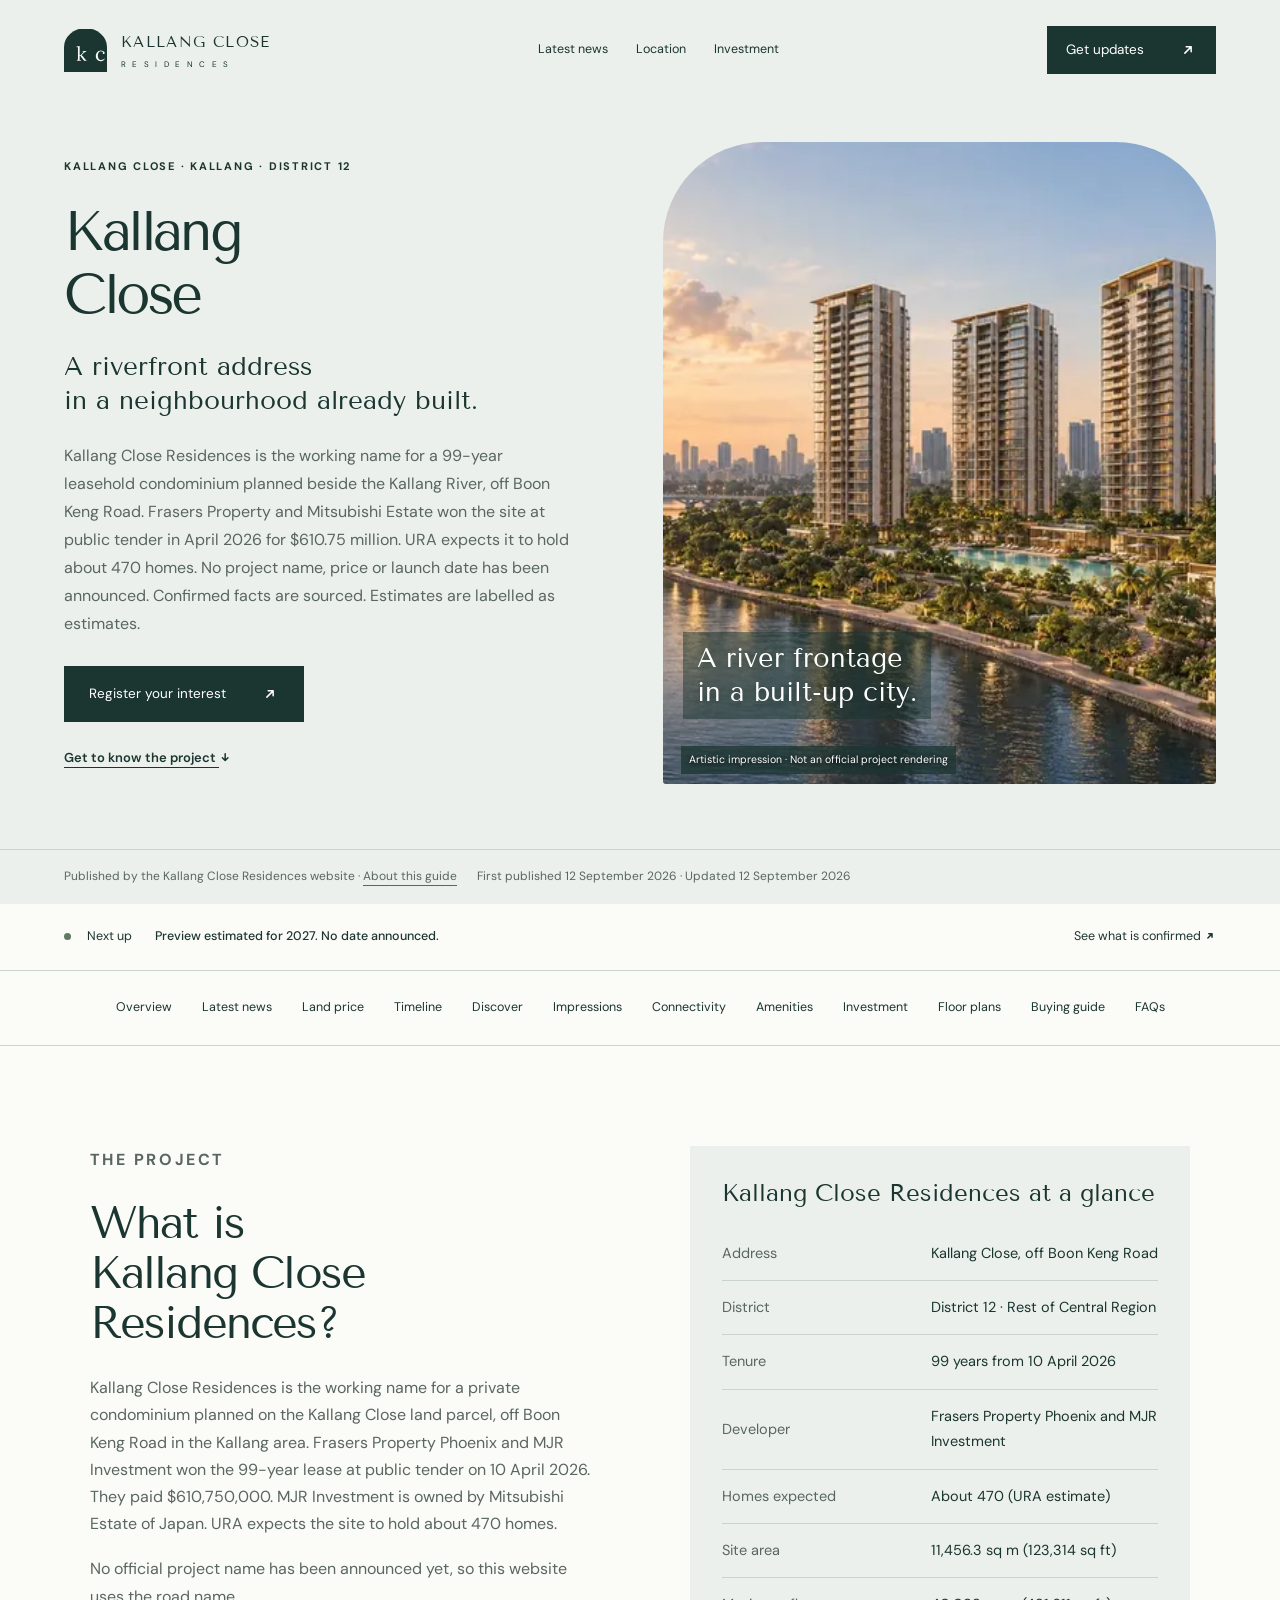
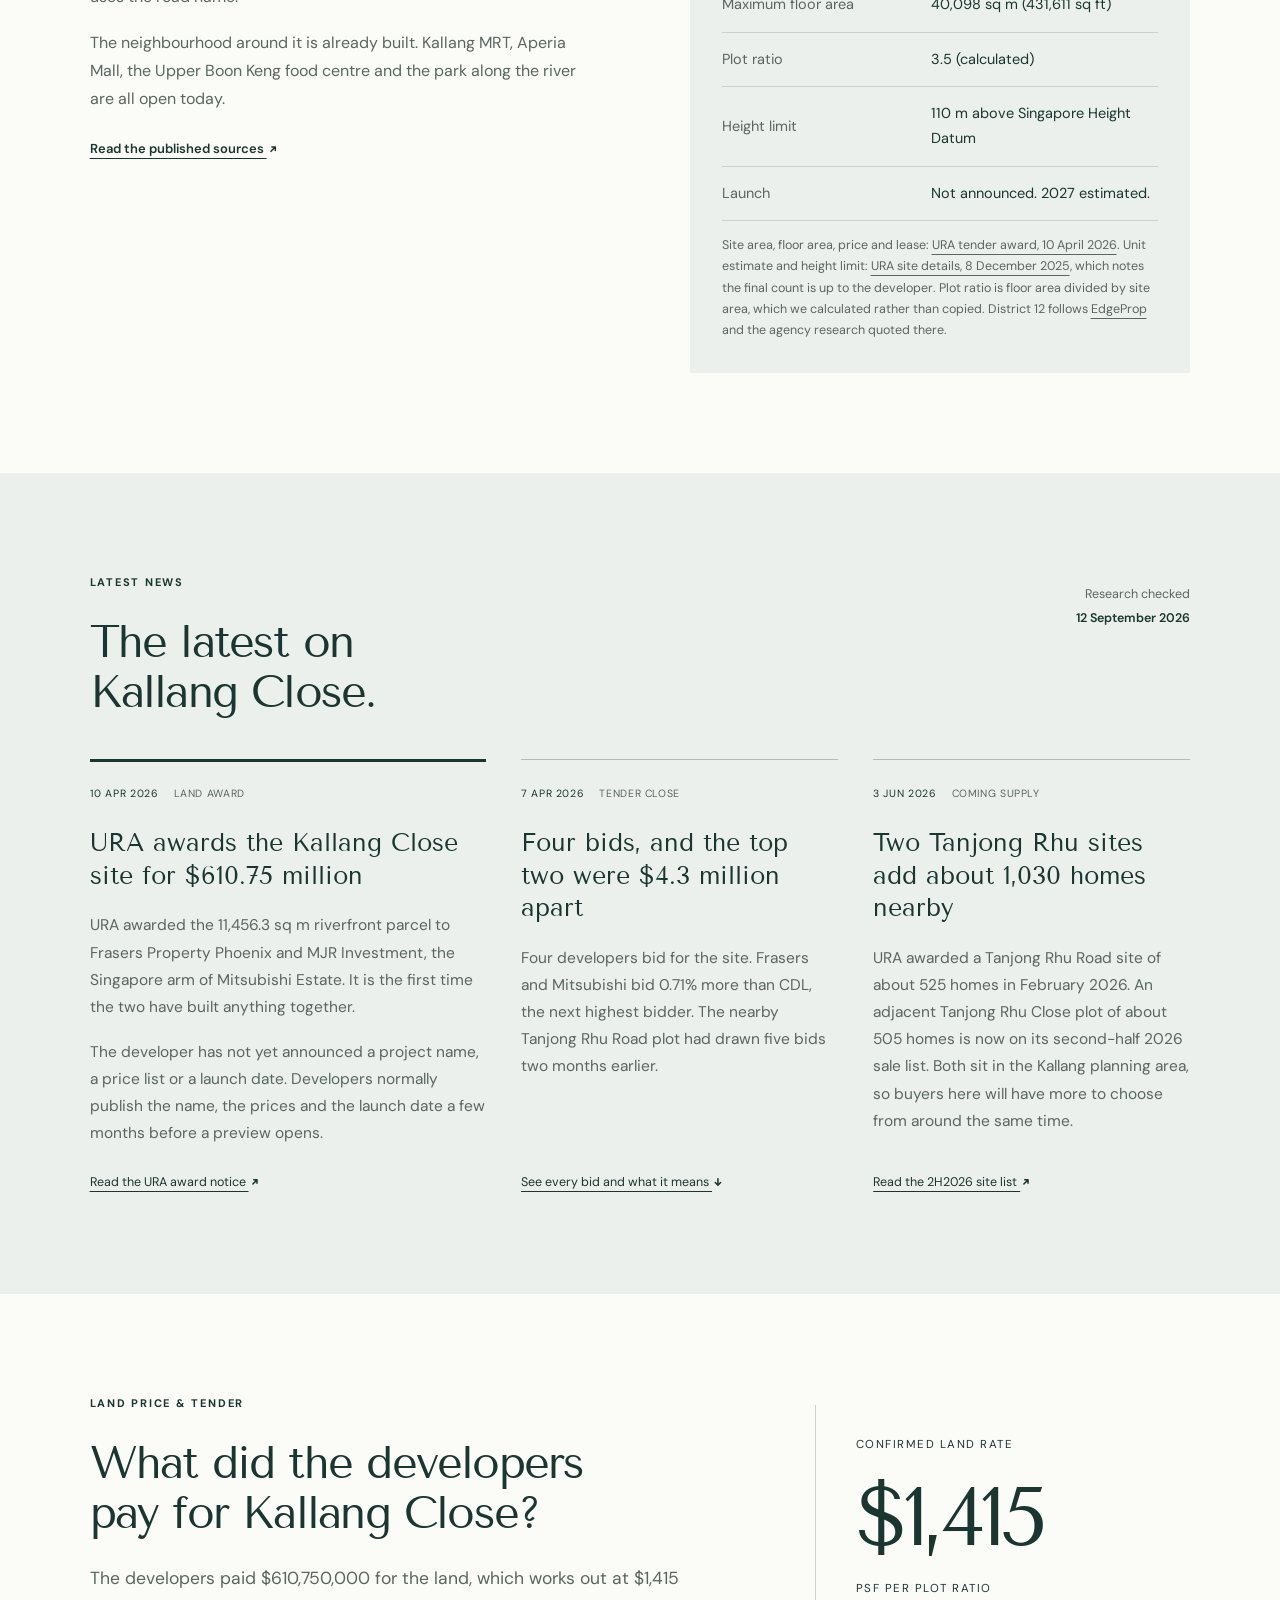
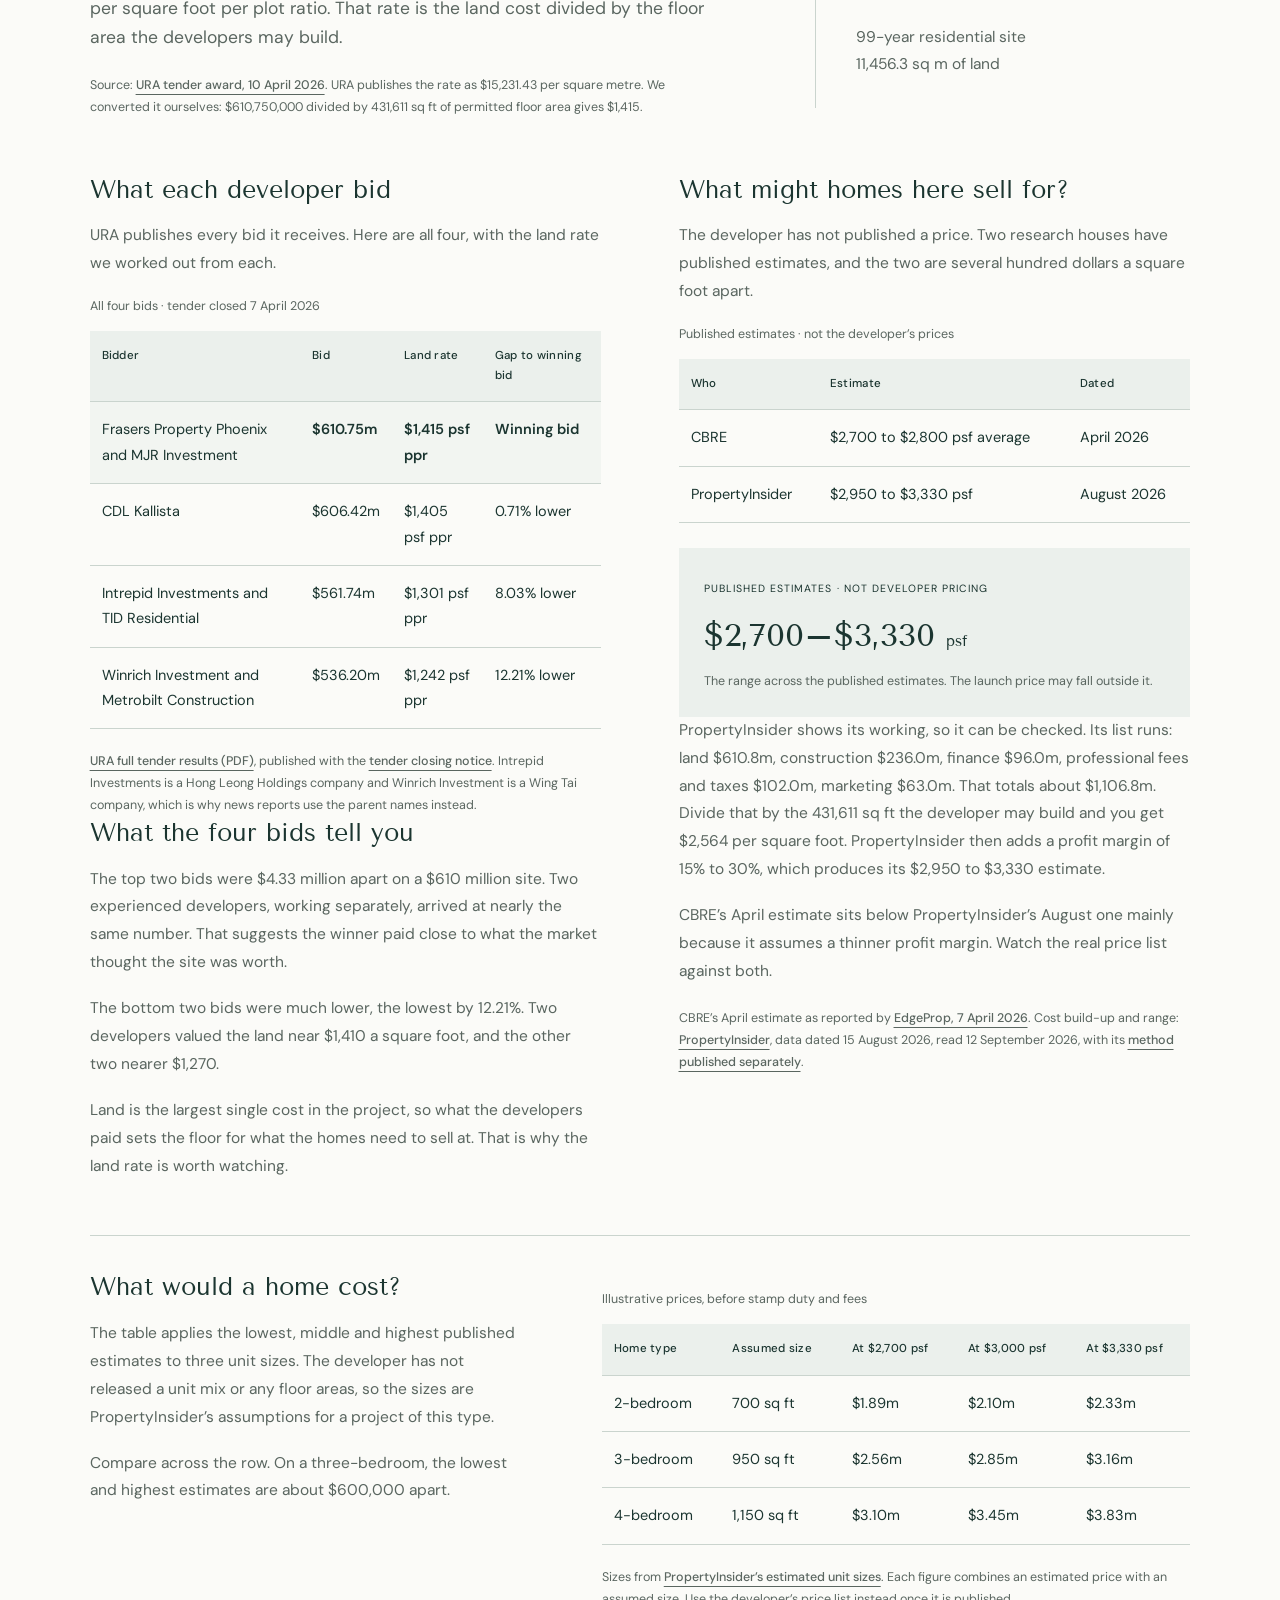
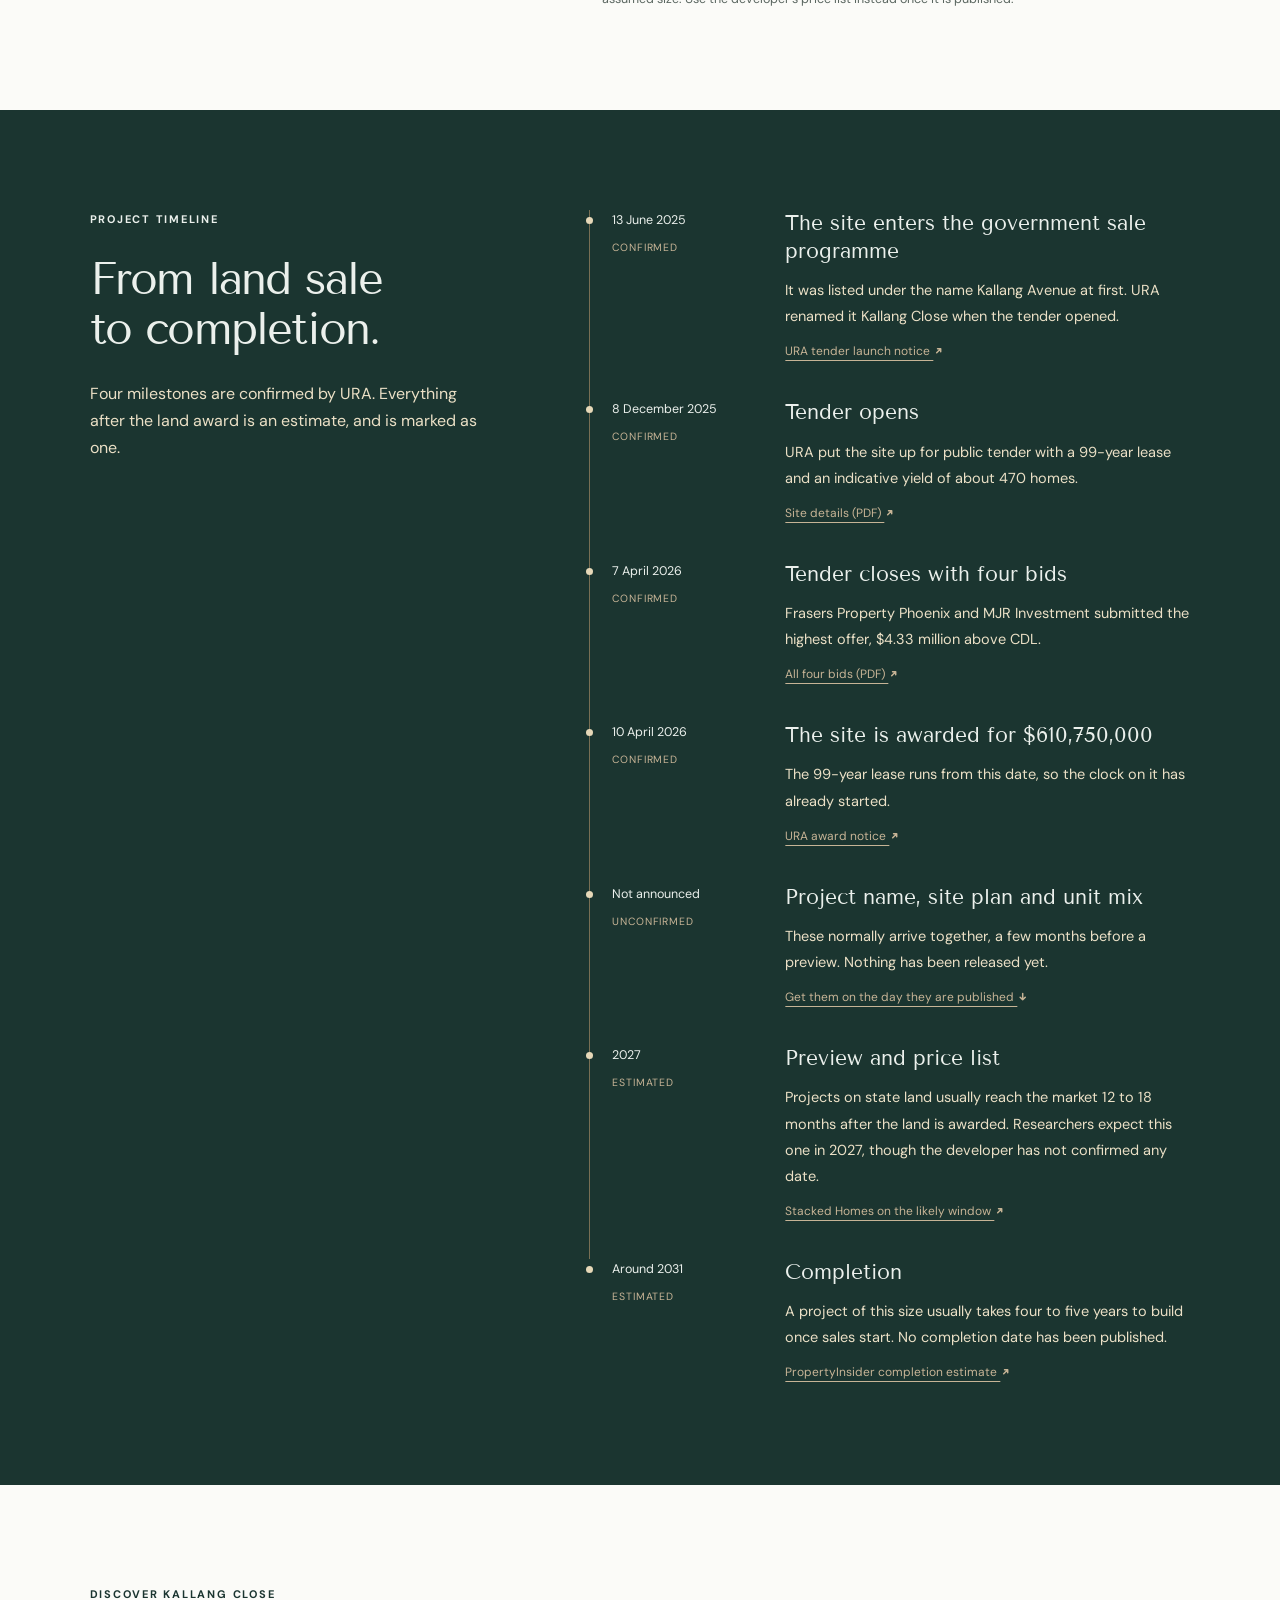
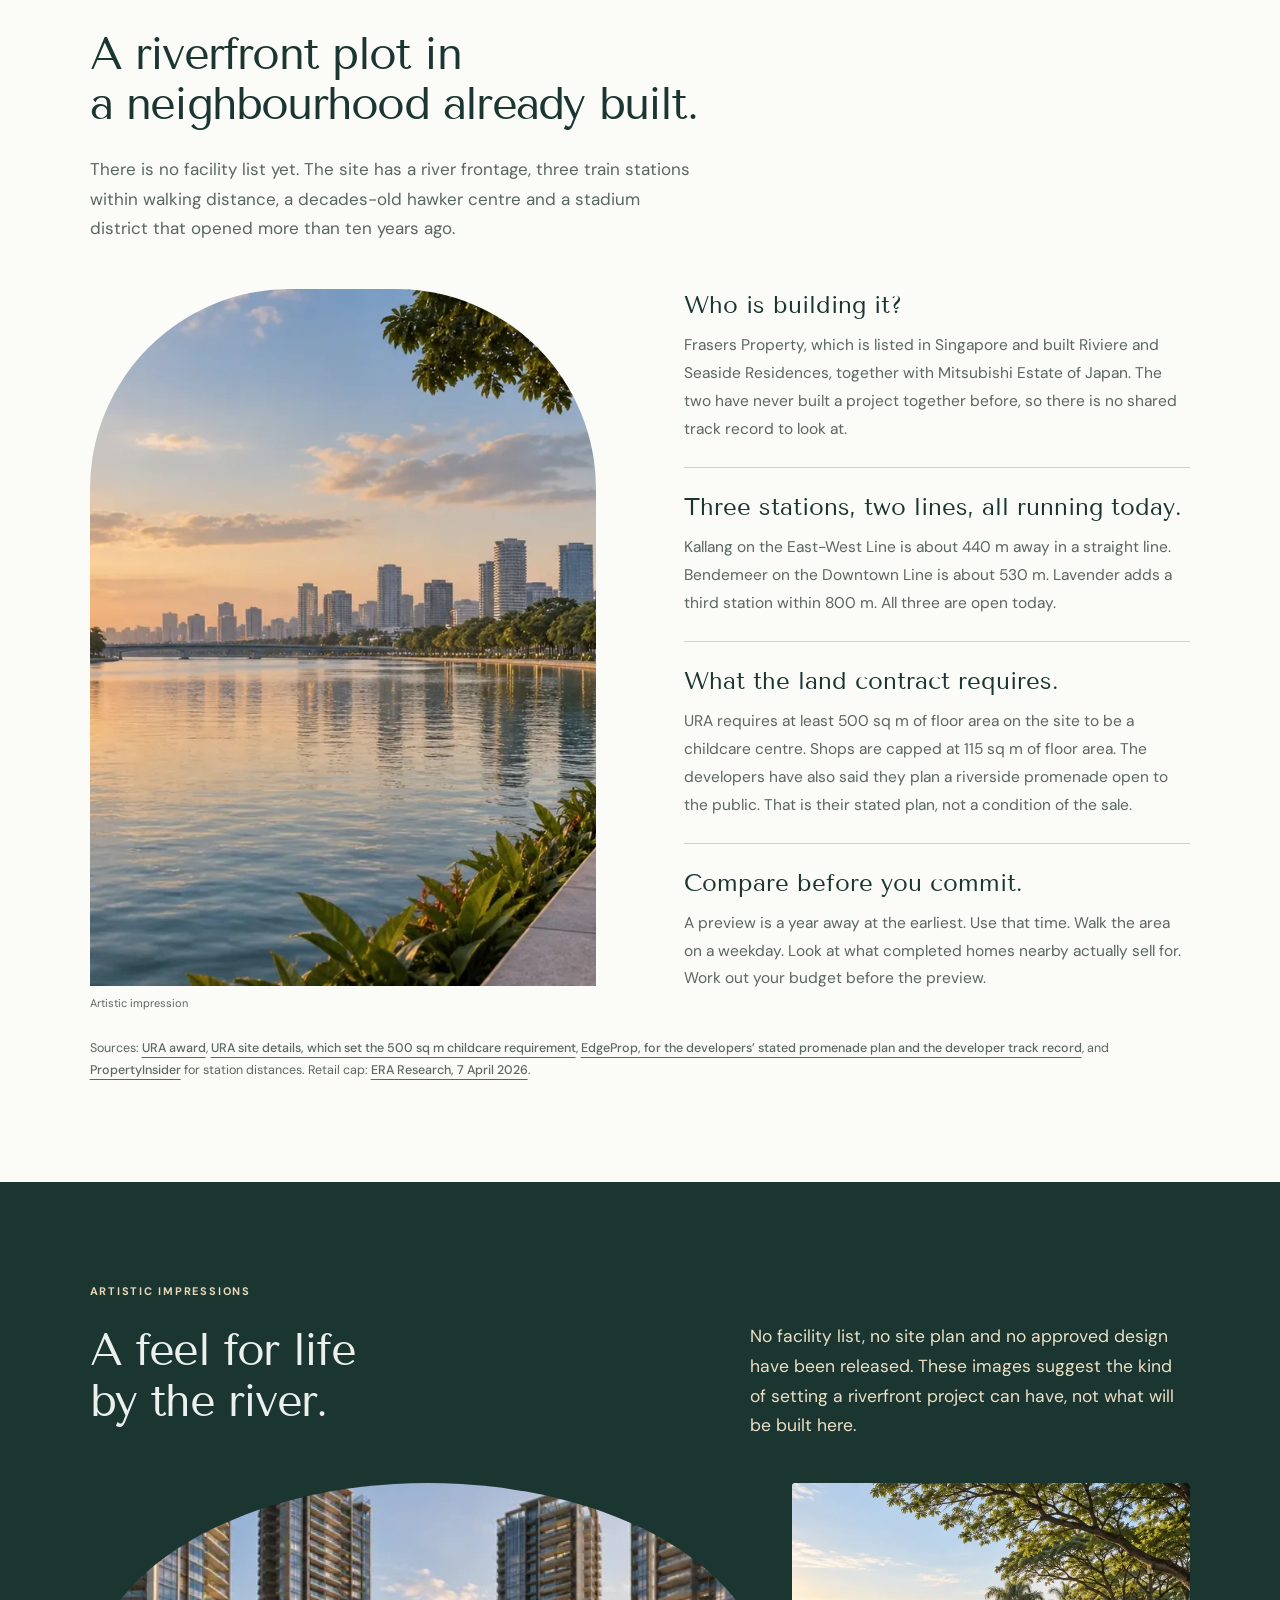
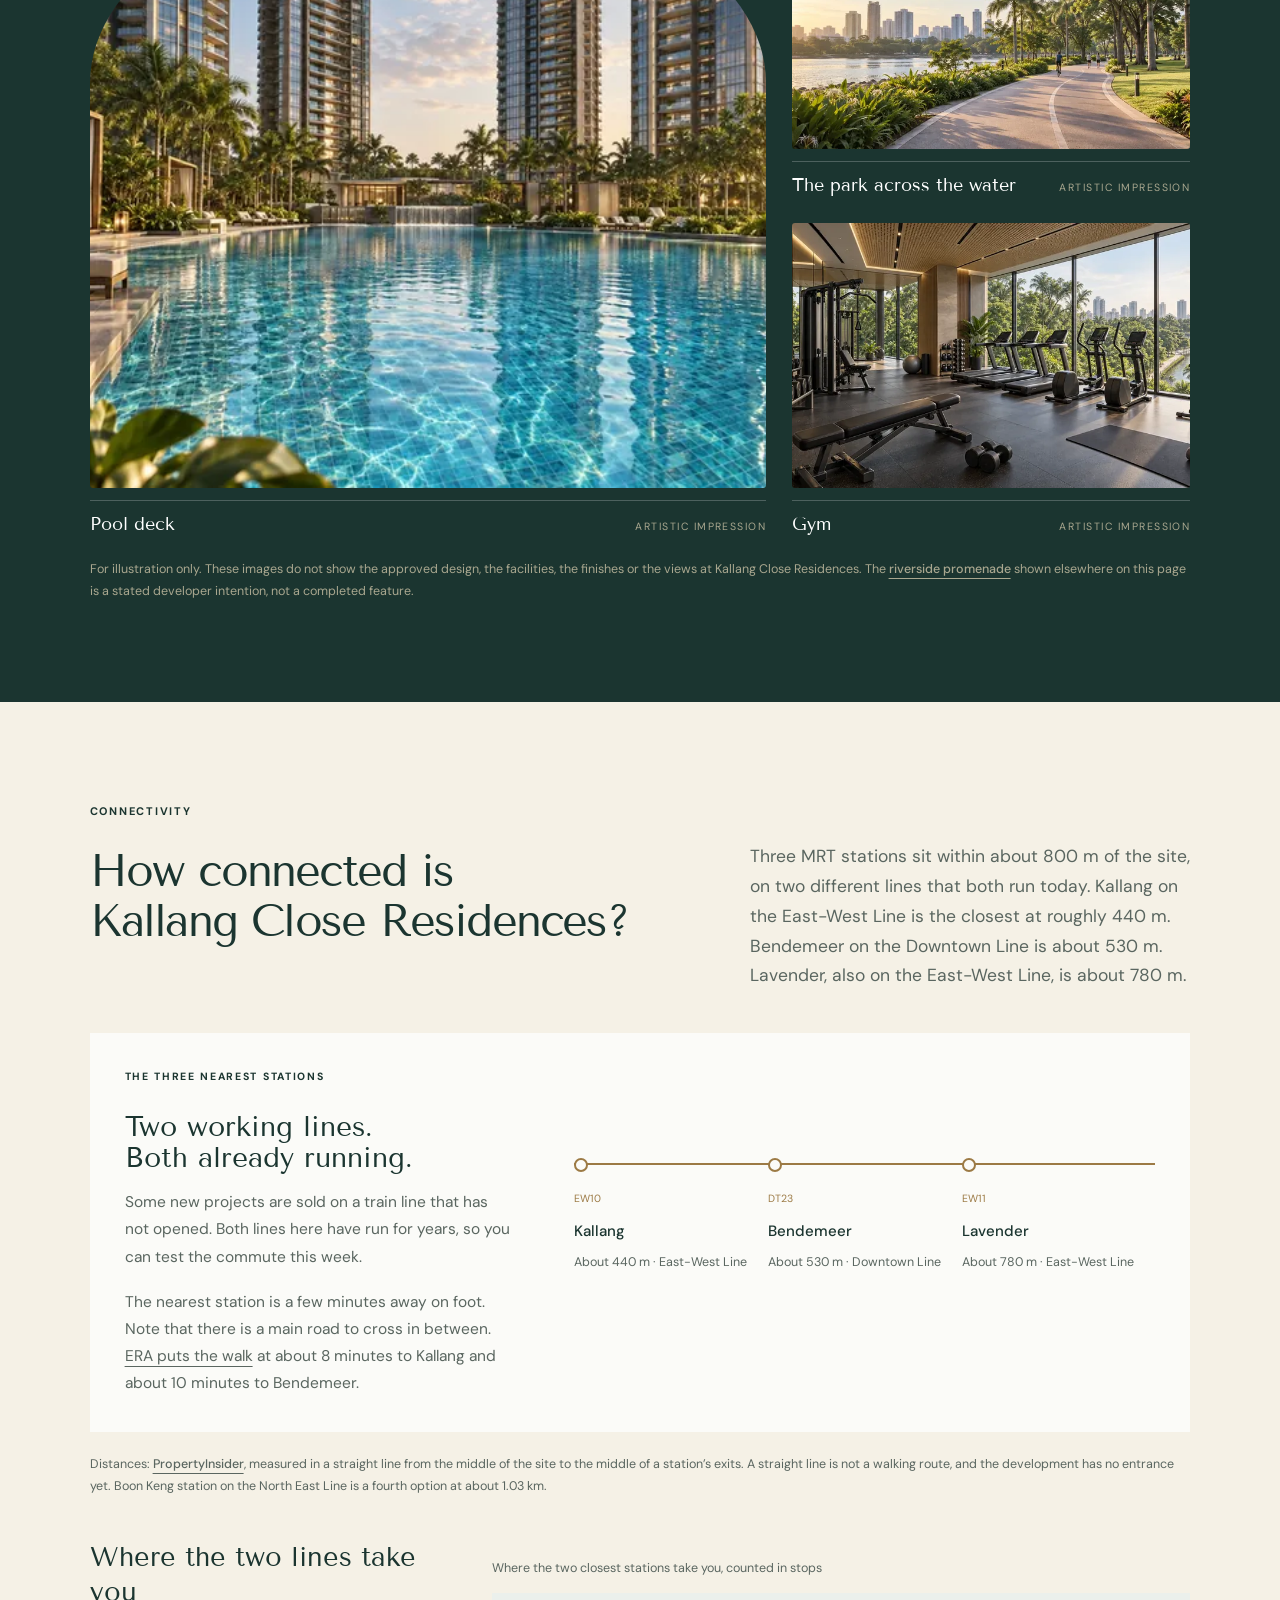
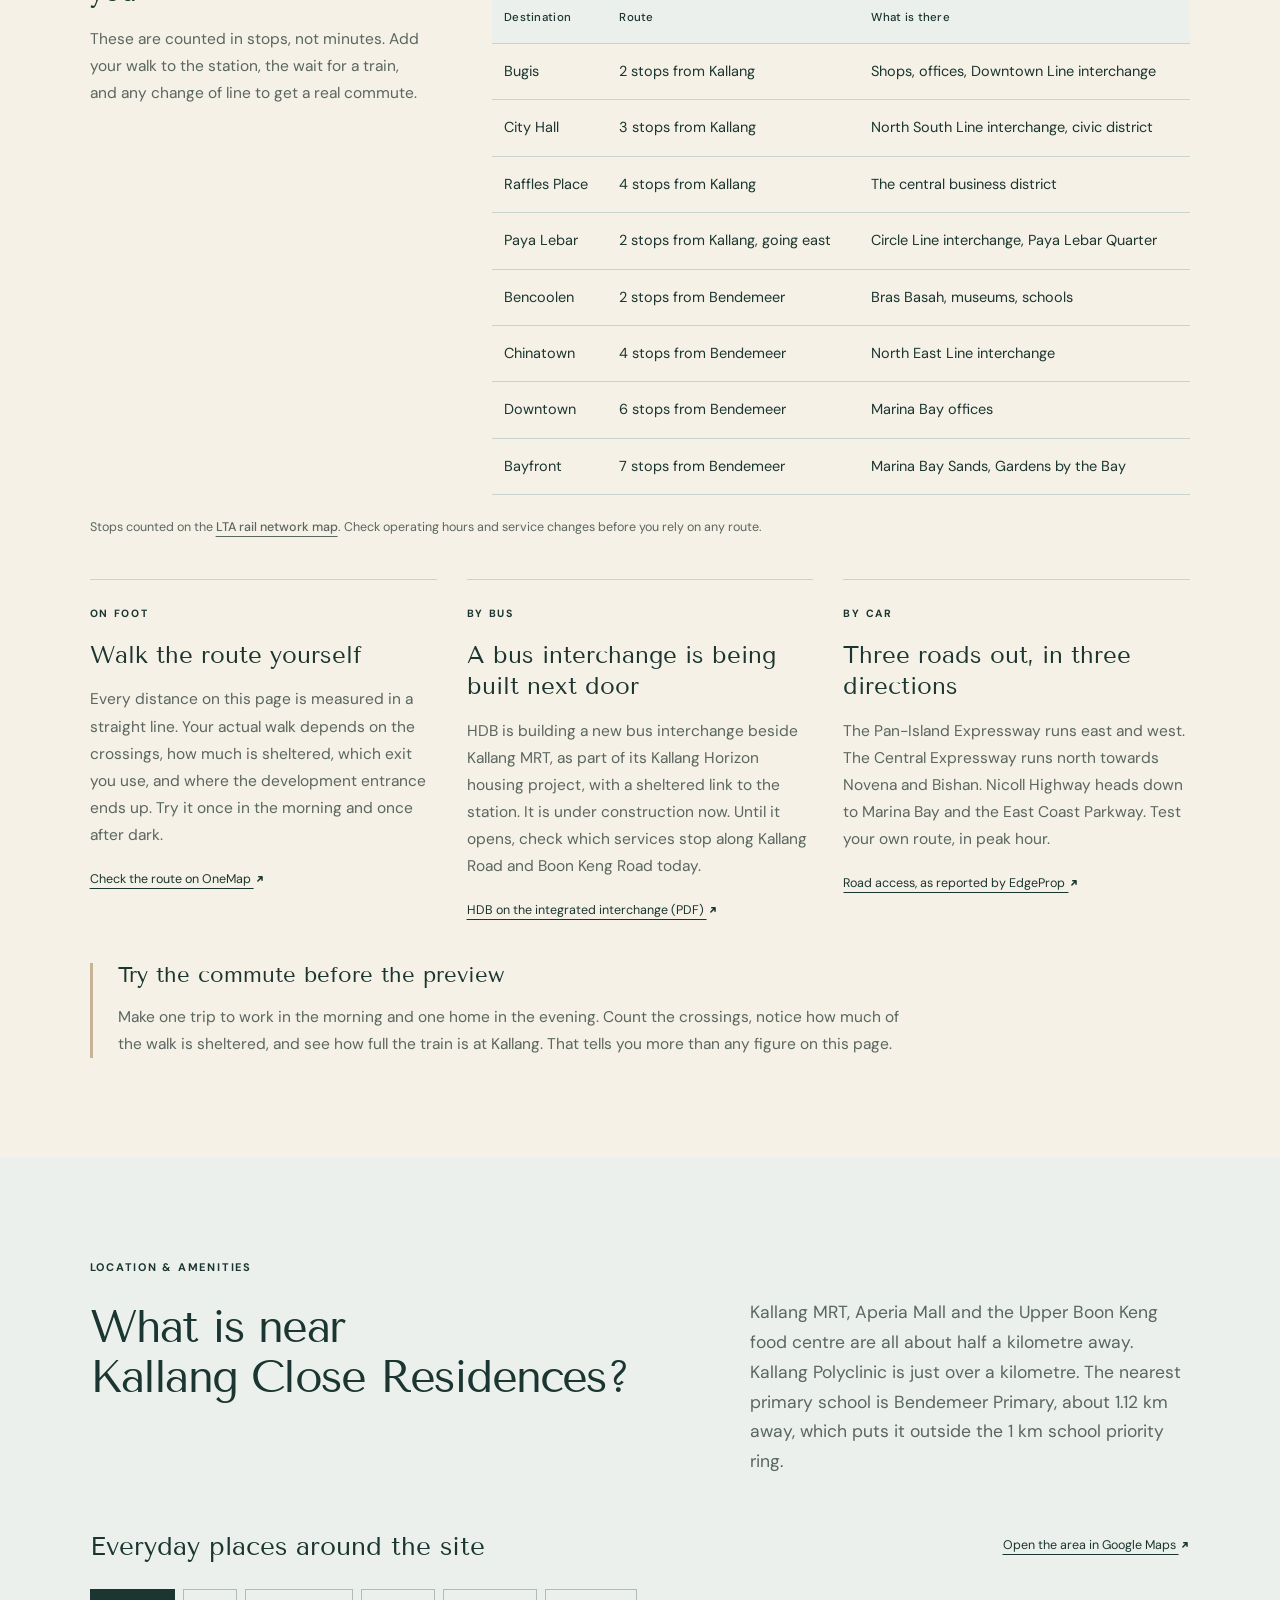
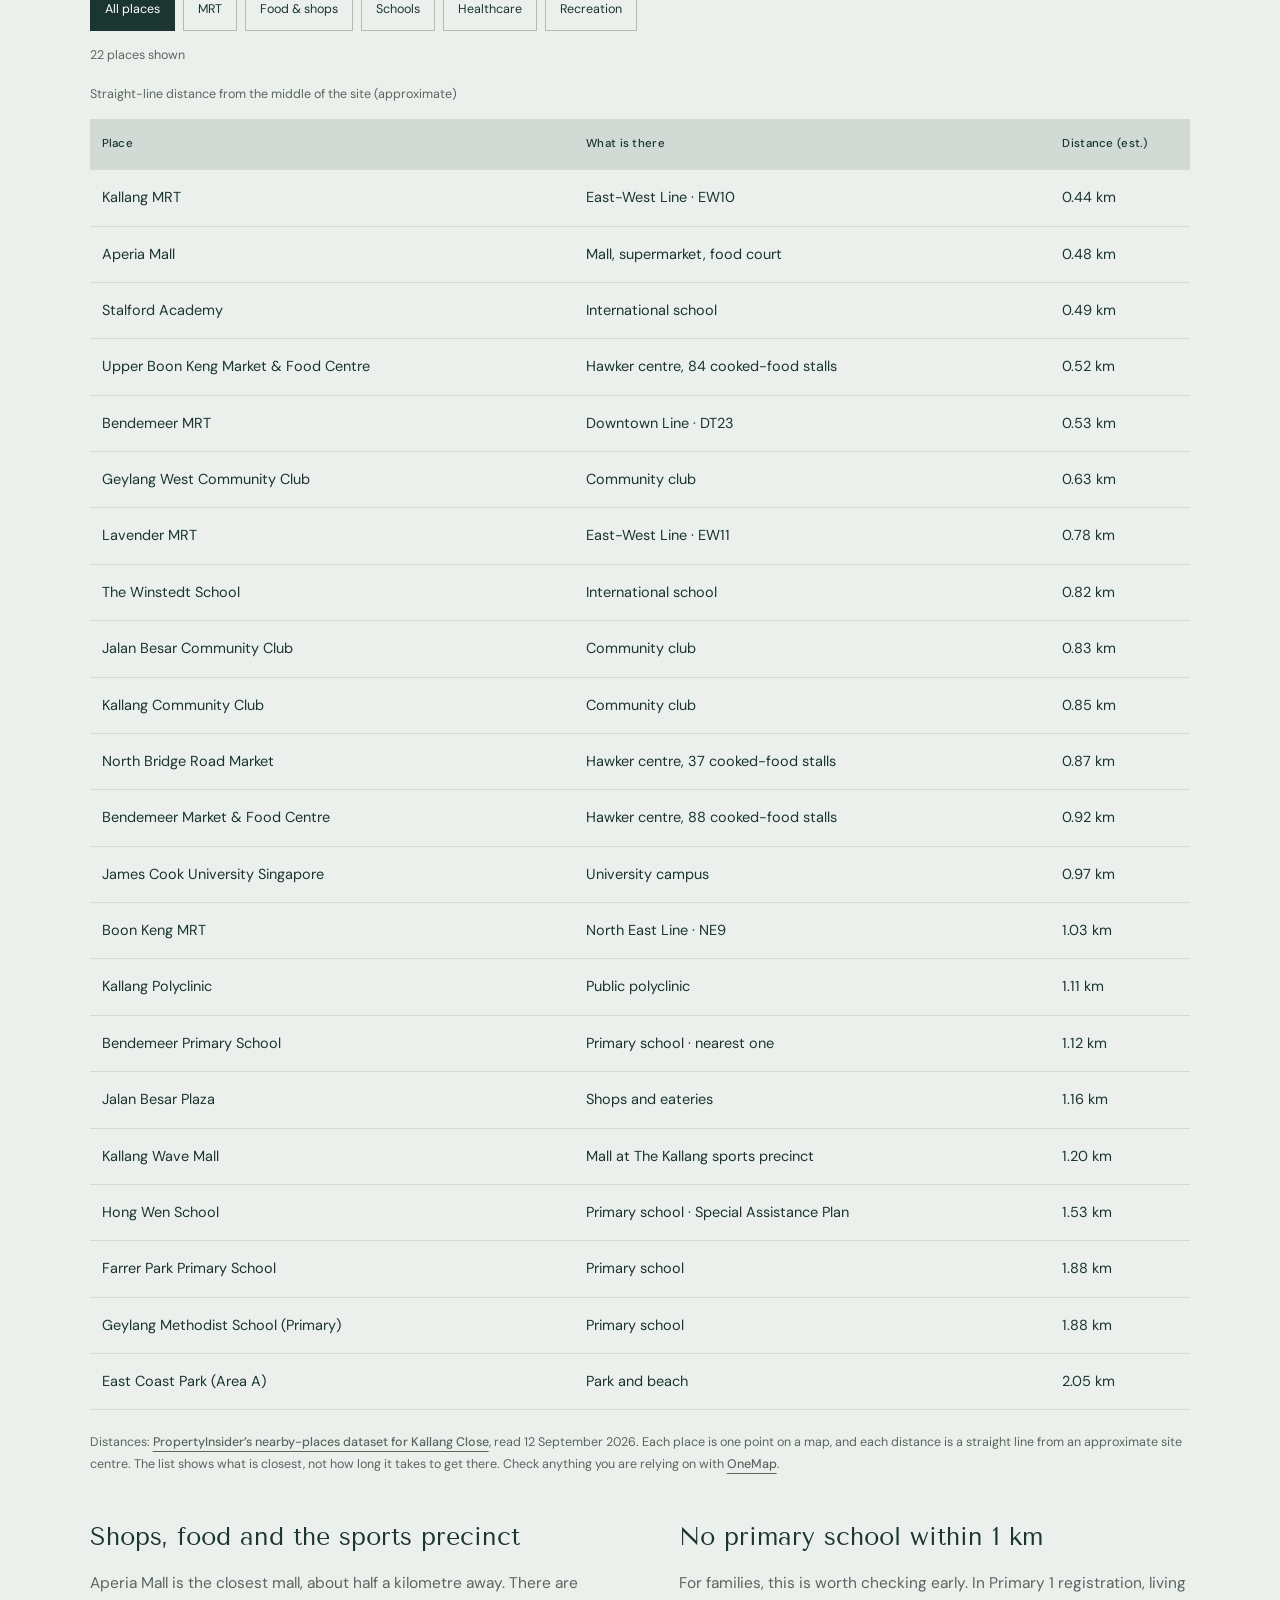
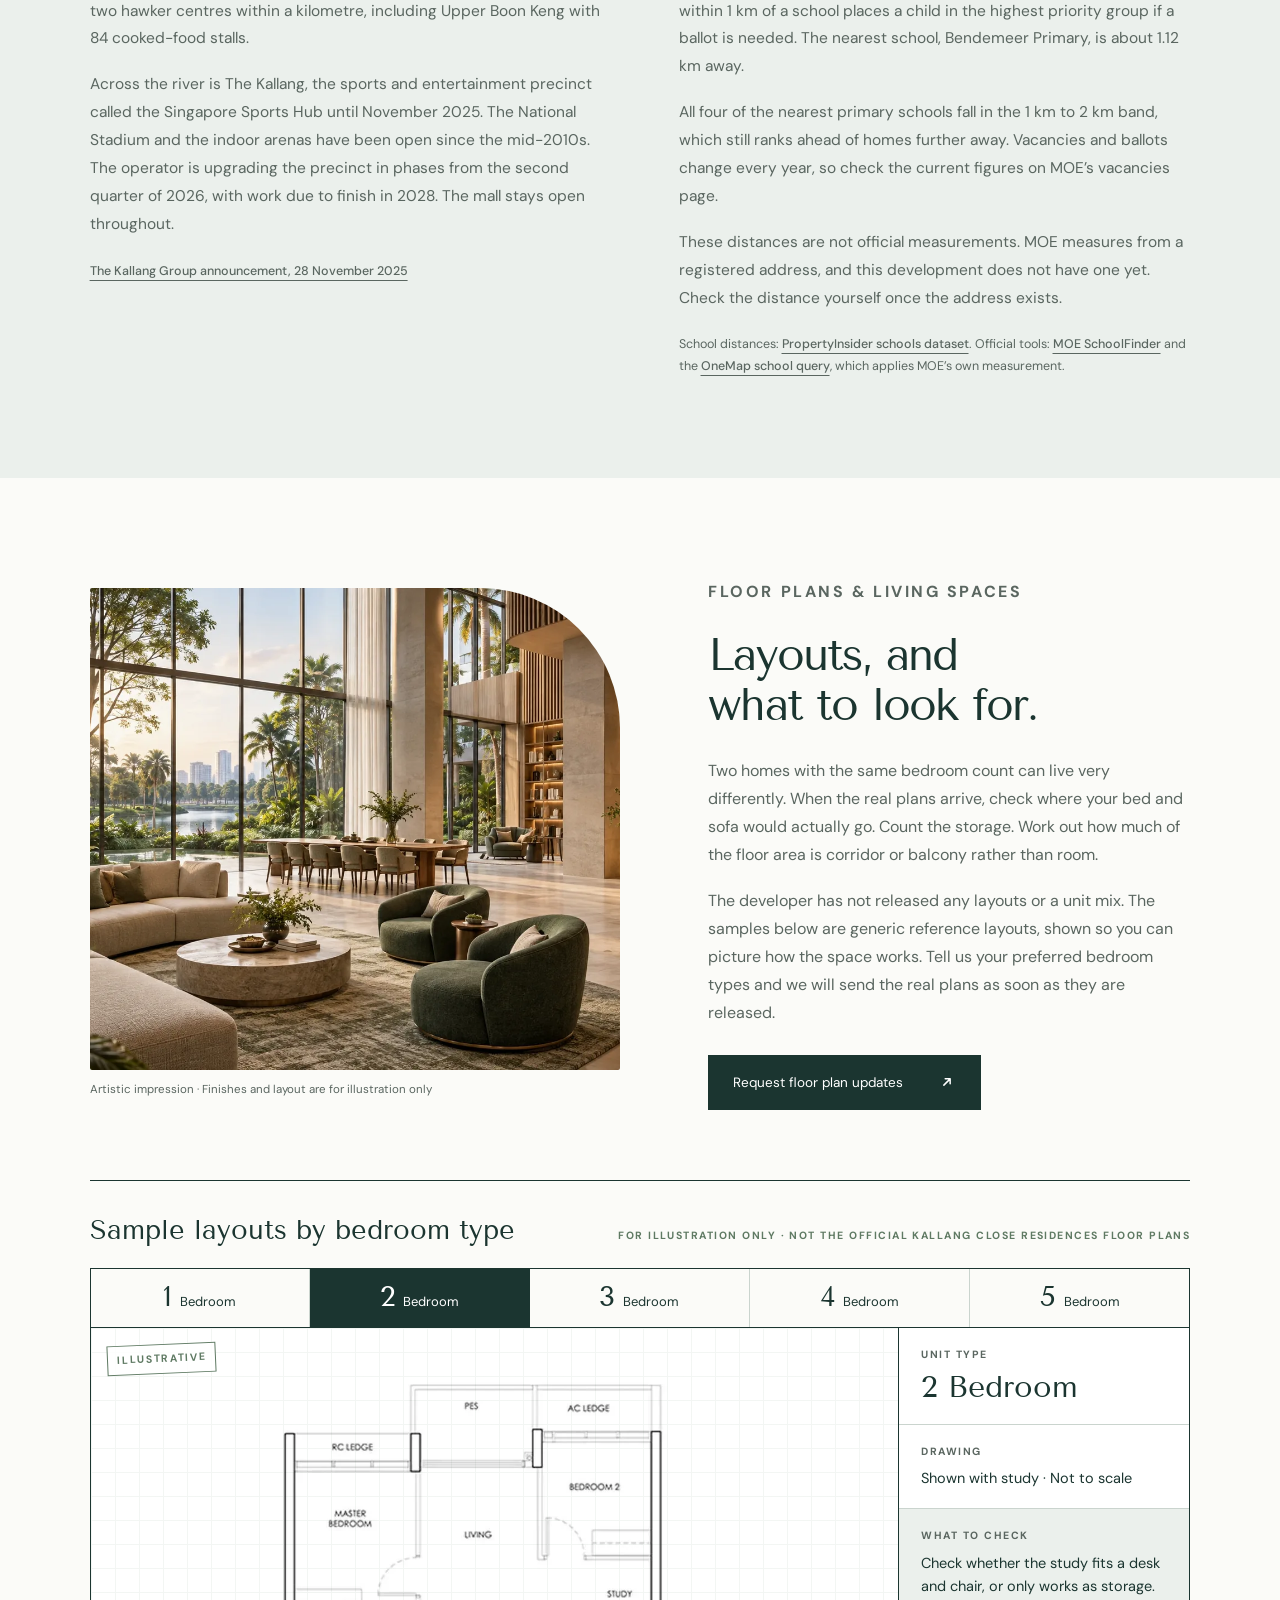
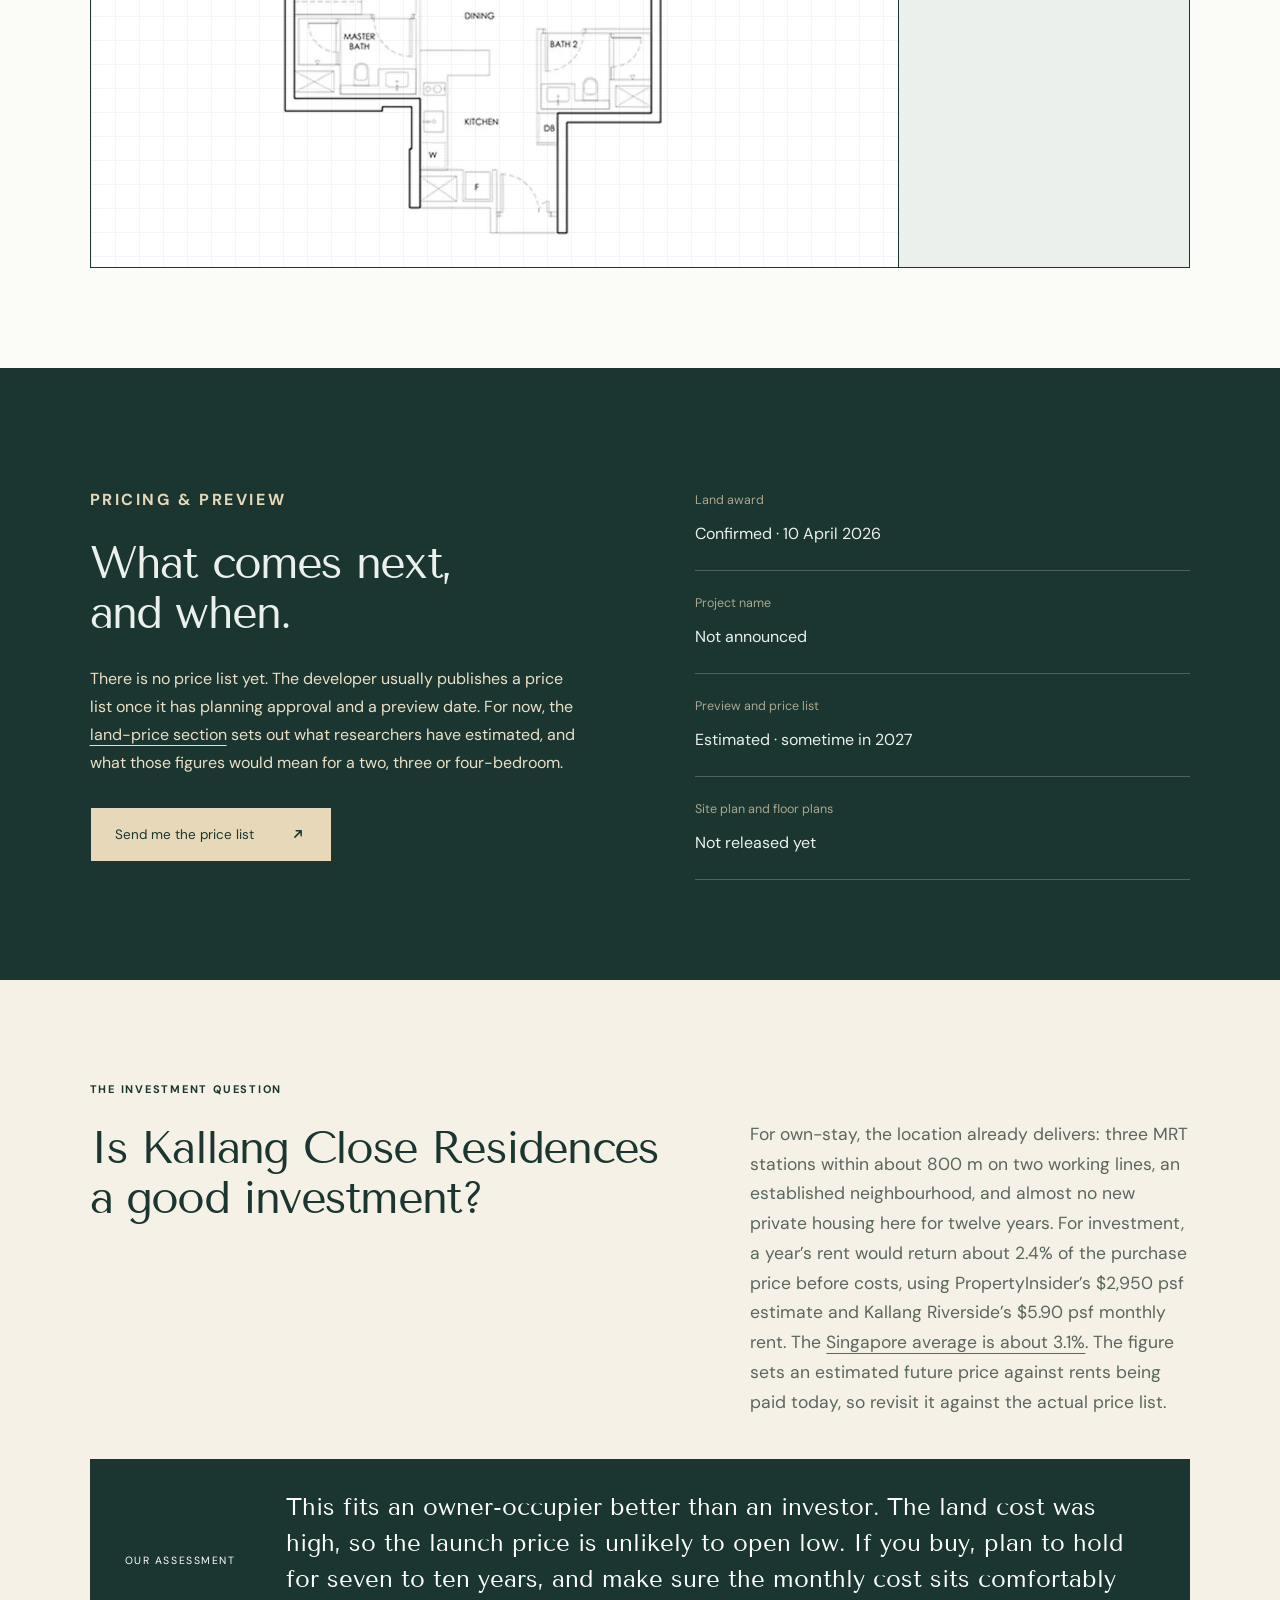
==== index.html @ da00ad52 "Initial commit: Kallang Close Residences website Complete website with: - Homepage with hero section" ====
<!doctype html><html lang="en-SG"><head><meta charset="utf-8"><meta name="viewport" content="width=device-width,initial-scale=1"><title>Kallang Close Residences | Kallang River Launch Guide</title><meta name="description" content="Kallang Close Residences: Frasers and Mitsubishi won the Kallang River site at $1,415 psf ppr. About 470 homes, 99-year lease. Sourced facts, labelled estimates."><meta name="robots" content="index,follow,max-image-preview:large"><link rel="canonical" href="https://www.kallang-close-residences.com/"><meta property="og:type" content="website"><meta property="og:title" content="Kallang Close Residences | The Kallang River site, explained"><meta property="og:description" content="The tender result, the land cost, the walk to three MRT stations, and what is still unknown about the Kallang Close site."><meta property="og:url" content="https://www.kallang-close-residences.com/"><meta property="og:image" content="https://www.kallang-close-residences.com/assets/og-image.jpg"><meta property="og:image:alt" content="Kallang Close Residences wordmark over an artistic impression of riverfront towers beside the Kallang River"><meta property="og:image:width" content="1200"><meta property="og:image:height" content="630"><meta name="twitter:card" content="summary_large_image"><link rel="icon" href="/assets/favicon.svg" type="image/svg+xml"><link rel="apple-touch-icon" href="/assets/apple-touch-icon.png"><link rel="preconnect" href="https://fonts.googleapis.com"><link rel="preconnect" href="https://fonts.gstatic.com" crossorigin><link href="https://fonts.googleapis.com/css2?family=DM+Sans:wght@400;500;600;700&family=Tenor+Sans&display=swap" rel="stylesheet"><link rel="stylesheet" href="/assets/site.css"><link rel="stylesheet" href="/assets/research.css"><link rel="stylesheet" href="/assets/guide.css"><link rel="stylesheet" href="/assets/theme.css"><script type="application/ld+json">{"@context": "https://schema.org", "@graph": [{"@type": "WebSite", "@id": "https://www.kallang-close-residences.com/#website", "url": "https://www.kallang-close-residences.com/", "name": "Kallang Close Residences"}, {"@type": "WebPage", "@id": "https://www.kallang-close-residences.com/#webpage", "url": "https://www.kallang-close-residences.com/", "name": "Kallang Close Residences | Kallang River Launch Guide", "dateModified": "2026-09-12", "isPartOf": {"@id": "https://www.kallang-close-residences.com/#website"}, "about": {"@type": "ApartmentComplex", "name": "Kallang Close Residences", "alternateName": ["Kallang Close GLS", "Kallang Close condo", "Kallang Close new launch", "Boon Keng new launch", "Kallang MRT condo", "Kallang riverfront condo"], "address": {"@type": "PostalAddress", "streetAddress": "Kallang Close, off Boon Keng Road", "addressLocality": "Kallang", "addressRegion": "District 12", "addressCountry": "SG"}, "numberOfAvailableAccommodationUnits": {"@type": "QuantitativeValue", "value": 470, "description": "URA indicative yield. The developer has not confirmed a unit count."}}, "mainEntity": {"@id": "https://www.kallang-close-residences.com/#guide"}, "hasPart": [{"@type": "WebPageElement", "@id": "https://www.kallang-close-residences.com/#overview", "name": "What is Kallang Close Residences"}, {"@type": "WebPageElement", "@id": "https://www.kallang-close-residences.com/#land-price", "name": "Land price and tender result"}, {"@type": "WebPageElement", "@id": "https://www.kallang-close-residences.com/#timeline", "name": "Project timeline"}, {"@type": "WebPageElement", "@id": "https://www.kallang-close-residences.com/#connectivity", "name": "Connectivity"}, {"@type": "WebPageElement", "@id": "https://www.kallang-close-residences.com/#location", "name": "What is nearby"}, {"@type": "WebPageElement", "@id": "https://www.kallang-close-residences.com/#floor-plans", "name": "Floor plans"}, {"@type": "WebPageElement", "@id": "https://www.kallang-close-residences.com/#investment", "name": "Investment analysis"}, {"@type": "WebPageElement", "@id": "https://www.kallang-close-residences.com/#secure-a-unit", "name": "How to secure a unit"}]}, {"@type": "Organization", "@id": "https://www.kallang-close-residences.com/#publisher", "name": "Kallang Close Residences website", "url": "https://www.kallang-close-residences.com/", "description": "Independent project information and enquiry website for Kallang Close."}, {"@type": "Article", "@id": "https://www.kallang-close-residences.com/#guide", "headline": "Kallang Close Residences: tender result, land cost, connectivity and buying guide", "description": "What the Kallang Close site sold for, what URA requires on it, how far the three nearby MRT stations are, what published launch-price estimates say, and what the developer has not released.", "datePublished": "2026-09-12", "dateModified": "2026-09-12", "inLanguage": "en-SG", "author": {"@id": "https://www.kallang-close-residences.com/#publisher"}, "publisher": {"@id": "https://www.kallang-close-residences.com/#publisher"}, "mainEntityOfPage": {"@id": "https://www.kallang-close-residences.com/#webpage"}, "image": "https://www.kallang-close-residences.com/assets/residences-perspective.webp", "about": {"@type": "ApartmentComplex", "name": "Kallang Close Residences"}, "articleSection": ["Project overview", "Latest news", "Land price", "Timeline", "Connectivity", "Amenities", "Investment", "Buying guide"]}, {"@type": "FAQPage", "@id": "https://www.kallang-close-residences.com/#faq", "isPartOf": {"@id": "https://www.kallang-close-residences.com/#webpage"}, "mainEntity": [{"@type": "Question", "name": "What is Kallang Close Residences?", "acceptedAnswer": {"@type": "Answer", "text": "Kallang Close Residences is the working name for a private condominium planned beside the Kallang River, off Boon Keng Road. Frasers Property Phoenix and MJR Investment won the 99-year lease at public tender on 10 April 2026. They paid $610,750,000. MJR Investment is owned by Mitsubishi Estate of Japan. URA expects the site to hold about 470 homes. The developer has not announced an official project name, so the road name is used instead."}}, {"@type": "Question", "name": "Where is Kallang Close Residences located?", "acceptedAnswer": {"@type": "Answer", "text": "The site is on Kallang Close, off Boon Keng Road, in the Kallang planning area. The plot runs along the Kallang River. Kallang MRT is the nearest station, about 440 m away in a straight line, with Bendemeer and Lavender stations also within about 800 m."}}, {"@type": "Question", "name": "Who is the developer of Kallang Close Residences?", "acceptedAnswer": {"@type": "Answer", "text": "A joint venture between Frasers Property Phoenix Pte. Ltd. and MJR Investment Pte. Ltd., the Singapore arm of Mitsubishi Estate. Frasers Property is listed in Singapore and has built Riviere, Seaside Residences and Parc Greenwich. This is the first project the two companies have built together, so there is no completed track record for the pairing."}}, {"@type": "Question", "name": "How much did the Kallang Close site sell for?", "acceptedAnswer": {"@type": "Answer", "text": "$610,750,000, awarded on 10 April 2026. That works out at about $1,415 per square foot per plot ratio. The rate spreads the land price across the 431,611 sq ft of floor area the developer may build. Four groups bid. CDL came second at $606,419,000, a gap of 0.71%."}}, {"@type": "Question", "name": "How many homes will Kallang Close Residences have?", "acceptedAnswer": {"@type": "Answer", "text": "About 470, according to URA's own indicative figure when it put the site up for sale. URA states that the actual number is up to the developer. The final number will be confirmed when the plans are approved."}}, {"@type": "Question", "name": "When will Kallang Close Residences launch?", "acceptedAnswer": {"@type": "Answer", "text": "No date has been announced. Most projects launch 12 to 18 months after the land is awarded. For an April 2026 award, that means 2027. No date has been confirmed."}}, {"@type": "Question", "name": "When is Kallang Close Residences expected to be completed?", "acceptedAnswer": {"@type": "Answer", "text": "No completion date has been published by URA or the developer. Building normally takes four to five years from the start of sales, so researchers expect completion around 2031. That is an estimate only."}}, {"@type": "Question", "name": "How much will Kallang Close Residences cost per square foot?", "acceptedAnswer": {"@type": "Answer", "text": "There is no price list. Two research houses have published estimates, and they do not agree. CBRE put the likely average at $2,700 to $2,800 psf in April 2026. PropertyInsider published a range of $2,950 to $3,330 psf in August 2026. The gap comes mostly from different assumptions about the developer's profit margin."}}, {"@type": "Question", "name": "How much would a 3-bedroom at Kallang Close Residences cost?", "acceptedAnswer": {"@type": "Answer", "text": "No prices exist yet. For a three-bedroom of about 950 sq ft, the published estimates suggest $2.56m to $3.16m. Both the price and the size are assumptions."}}, {"@type": "Question", "name": "What is the tenure of Kallang Close Residences?", "acceptedAnswer": {"@type": "Answer", "text": "A 99-year lease, running from 10 April 2026, the date the site was awarded. So the lease started running in April 2026. The sale documents will state how many years remain."}}, {"@type": "Question", "name": "Which MRT stations are near Kallang Close Residences?", "acceptedAnswer": {"@type": "Answer", "text": "Three stations are within about 800 m of the site, on two operating lines. Kallang on the East-West Line is about 440 m away. Bendemeer on the Downtown Line is about 530 m. Lavender, also on the East-West Line, is about 780 m. Boon Keng on the North East Line is a fourth option at about 1.03 km. These are straight-line distances, so the real walk is longer."}}, {"@type": "Question", "name": "Is there a primary school within 1 km of Kallang Close Residences?", "acceptedAnswer": {"@type": "Answer", "text": "No. The nearest is Bendemeer Primary School, about 1.12 km away on research data. It is just outside the 1 km ring that gives priority in Primary 1 registration. Hong Wen School, Farrer Park Primary and Geylang Methodist (Primary) are all in the 1 km to 2 km band. Vacancies and ballots change every year, so check the current figures on MOE’s vacancies page. Check the official distance on MOE SchoolFinder once the development has an address."}}, {"@type": "Question", "name": "What does the land contract require the developer to build?", "acceptedAnswer": {"@type": "Answer", "text": "URA set two conditions on the site. At least 500 sq m of floor area must be used for a childcare centre, and buildings cannot rise more than 110 m above sea level. ERA's research adds that shops are capped at 115 sq m. The developers have also mentioned plans for a public riverside promenade."}}, {"@type": "Question", "name": "Are the images on this page actual views of the development?", "acceptedAnswer": {"@type": "Answer", "text": "No. Every image here is an artistic impression. They show the kind of setting a riverfront project can have, not the approved design, facilities, finishes or views at Kallang Close Residences. The floor plans shown are illustrative layouts, not the developer's plans."}}, {"@type": "Question", "name": "Does registering interest reserve a unit at Kallang Close Residences?", "acceptedAnswer": {"@type": "Answer", "text": "No. The form sends us your details and what you are looking for. It does not hold a unit for you or give you priority in a ballot. Units are allocated through the developer's own booking procedure, which has not been published."}}]}]}</script><script id="site-config" type="application/json">{"endpoint":"https://script.google.com/macros/s/AKfycbwRrliMuYxAvWkTNqvx1vUOxiwmxZ1F77TsIZoMb4tlcSPYy7JWtCxVSyvwcCFhMW3X/exec","sources":{"page":"kallang-close-residences.com Page Form","lightbox":"kallang-close-residences.com Lightbox"}}</script><script src="/assets/site.js" defer></script></head><body><a class="skip" href="#main">Skip to content</a>
<header class="header"><a class="brand" href="/" aria-label="Kallang Close Residences home"><img class="brand-icon" src="/assets/favicon.svg" width="43" height="51" alt=""><span>KALLANG CLOSE<small>R E S I D E N C E S</small></span></a><nav aria-label="Main navigation"><a href="#latest-news">Latest news</a><a href="#location">Location</a><a href="#investment">Investment</a></nav><button class="button compact" data-open>Get updates <svg class="i" viewBox="0 0 20 20" aria-hidden="true" focusable="false"><path d="M6.5 13.5l7-7M8 6.5h5.5V12"/></svg></button></header>
<main id="main"><section class="hero"><div class="hero-copy"><p class="eyebrow">KALLANG CLOSE · KALLANG · DISTRICT 12</p><h1>Kallang <br>Close</h1><p class="hero-line">A riverfront address <br>in a neighbourhood already built.</p><p class="intro">Kallang Close Residences is the working name for a 99-year leasehold condominium planned beside the Kallang River, off Boon Keng Road. Frasers Property and Mitsubishi Estate won the site at public tender in April 2026 for $610.75 million. URA expects it to hold about 470 homes. No project name, price or launch date has been announced. Confirmed facts are sourced. Estimates are labelled as estimates.</p><button class="button" data-open>Register your interest <svg class="i" viewBox="0 0 20 20" aria-hidden="true" focusable="false"><path d="M6.5 13.5l7-7M8 6.5h5.5V12"/></svg></button><a class="text-link" href="#overview">Get to know the project&nbsp;<svg class="i" viewBox="0 0 20 20" aria-hidden="true" focusable="false"><path d="M10 4.5v11M5.5 11l4.5 4.5 4.5-4.5"/></svg></a></div><figure class="hero-art"><img src="/assets/residences-perspective.webp" srcset="/assets/residences-perspective-small.webp 800w, /assets/residences-perspective.webp 1536w" sizes="(max-width:760px) 100vw, 52vw" width="1536" height="864" fetchpriority="high" alt="Artistic impression of four riverfront residential towers beside a river at sunset, with a pool deck and gardens along the water and the city skyline behind"><figcaption>Artistic impression · Not an official project rendering</figcaption><span class="image-note" aria-hidden="true">A river frontage <br>in a built-up city.</span></figure></section>
<p class="guide-byline">Published by the Kallang Close Residences website · <a href="#editorial-note">About this guide</a><br>First published <time datetime="2026-09-12">12 September 2026</time> · Updated <time datetime="2026-09-12">12 September 2026</time></p><div class="launch-strip"><span class="status-dot"></span><p>Next up <strong>Preview estimated for 2027. No date announced.</strong></p><a href="#pricing">See what is confirmed <svg class="i" viewBox="0 0 20 20" aria-hidden="true" focusable="false"><path d="M6.5 13.5l7-7M8 6.5h5.5V12"/></svg></a></div>
<nav class="section-nav" aria-label="Explore this guide"><a href="#overview">Overview</a><a href="#latest-news">Latest news</a><a href="#land-price">Land price</a><a href="#timeline">Timeline</a><a href="#discover">Discover</a><a href="#impressions">Impressions</a><a href="#connectivity">Connectivity</a><a href="#location">Amenities</a><a href="#investment">Investment</a><a href="#floor-plans">Floor plans</a><a href="#secure-a-unit">Buying guide</a><a href="#questions">FAQs</a></nav><section id="overview" class="section overview"><div><p class="eyebrow">THE PROJECT</p><h2>What is <br>Kallang Close Residences?</h2><p class="section-answer">Kallang Close Residences is the working name for a private condominium planned on the Kallang Close land parcel, off Boon Keng Road in the Kallang area. Frasers Property Phoenix and MJR Investment won the 99-year lease at public tender on 10 April 2026. They paid $610,750,000. MJR Investment is owned by Mitsubishi Estate of Japan. URA expects the site to hold about 470 homes.</p><p>No official project name has been announced yet, so this website uses the road name.</p><p>The neighbourhood around it is already built. Kallang MRT, Aperia Mall, the Upper Boon Keng food centre and the park along the river are all open today.</p><a class="text-link" href="#sources">Read the published sources&nbsp;<svg class="i" viewBox="0 0 20 20" aria-hidden="true" focusable="false"><path d="M6.5 13.5l7-7M8 6.5h5.5V12"/></svg></a></div><div class="facts"><table><caption>Kallang Close Residences at a glance</caption><tbody><tr><th scope="row">Address</th><td>Kallang Close, off Boon Keng Road</td></tr><tr><th scope="row">District</th><td>District 12 · Rest of Central Region</td></tr><tr><th scope="row">Tenure</th><td>99 years from 10 April 2026</td></tr><tr><th scope="row">Developer</th><td>Frasers Property Phoenix and MJR Investment</td></tr><tr><th scope="row">Homes expected</th><td>About 470 (URA estimate)</td></tr><tr><th scope="row">Site area</th><td>11,456.3 sq m (123,314 sq ft)</td></tr><tr><th scope="row">Maximum floor area</th><td>40,098 sq m (431,611 sq ft)</td></tr><tr><th scope="row">Plot ratio</th><td>3.5 (calculated)</td></tr><tr><th scope="row">Height limit</th><td>110 m above Singapore Height Datum</td></tr><tr><th scope="row">Launch</th><td>Not announced. 2027 estimated.</td></tr></tbody></table><p class="small">Site area, floor area, price and lease: <a href="https://www.ura.gov.sg/news/media/pr26-29/" target="_blank" rel="noopener">URA tender award, 10 April 2026</a>. Unit estimate and height limit: <a href="https://isomer-user-content.by.gov.sg/467/f5a5d42c-67f7-4941-8838-136c120ea8b4/pr25-67a.pdf" target="_blank" rel="noopener">URA site details, 8 December 2025</a>, which notes the final count is up to the developer. Plot ratio is floor area divided by site area, which we calculated rather than copied. District 12 follows <a href="https://www.edgeprop.sg/property-news/frasers-property-mitsubishi-estate-tops-bid-kallang-close-gls-site-1415-psf-ppr" target="_blank" rel="noopener">EdgeProp</a> and the agency research quoted there.</p></div></section>
<section id="latest-news" class="section news-section"><div class="section-heading"><div><p class="eyebrow">LATEST NEWS</p><h2>The latest on <br>Kallang Close.</h2></div><p class="updated">Research checked <br><time datetime="2026-09-12">12 September 2026</time></p></div>
    <div class="news-grid"><article class="news-lead"><div class="news-meta"><time datetime="2026-04-10">10 APR 2026</time><span>LAND AWARD</span></div><h3>URA awards the Kallang Close site for $610.75 million</h3><p>URA awarded the 11,456.3 sq m riverfront parcel to Frasers Property Phoenix and MJR Investment, the Singapore arm of Mitsubishi Estate. It is the first time the two have built anything together.</p><p>The developer has not yet announced a project name, a price list or a launch date. Developers normally publish the name, the prices and the launch date a few months before a preview opens.</p><a href="https://www.ura.gov.sg/news/media/pr26-29/" target="_blank" rel="noopener">Read the URA award notice&nbsp;<svg class="i" viewBox="0 0 20 20" aria-hidden="true" focusable="false"><path d="M6.5 13.5l7-7M8 6.5h5.5V12"/></svg></a></article>
    <article><div class="news-meta"><time datetime="2026-04-07">7 APR 2026</time><span>TENDER CLOSE</span></div><h3>Four bids, and the top two were $4.3 million apart</h3><p>Four developers bid for the site. Frasers and Mitsubishi bid 0.71% more than CDL, the next highest bidder. The nearby Tanjong Rhu Road plot had drawn five bids two months earlier.</p><a href="#land-price">See every bid and what it means&nbsp;<svg class="i" viewBox="0 0 20 20" aria-hidden="true" focusable="false"><path d="M10 4.5v11M5.5 11l4.5 4.5 4.5-4.5"/></svg></a></article>
    <article><div class="news-meta"><time datetime="2026-06-03">3 JUN 2026</time><span>COMING SUPPLY</span></div><h3>Two Tanjong Rhu sites add about 1,030 homes nearby</h3><p>URA awarded a Tanjong Rhu Road site of about 525 homes in February 2026. An adjacent Tanjong Rhu Close plot of about 505 homes is now on its second-half 2026 sale list. Both sit in the Kallang planning area, so buyers here will have more to choose from around the same time.</p><a href="https://www.edgeprop.sg/property-news/ura-offer-nine-sites-under-confirmed-list-2h2026-gls-programme" target="_blank" rel="noopener">Read the 2H2026 site list&nbsp;<svg class="i" viewBox="0 0 20 20" aria-hidden="true" focusable="false"><path d="M6.5 13.5l7-7M8 6.5h5.5V12"/></svg></a></article></div></section><section id="land-price" class="section land-section"><div class="land-intro"><div><p class="eyebrow">LAND PRICE &amp; TENDER</p><h2>What did the developers <br>pay for Kallang Close?</h2><p class="section-answer">The developers paid $610,750,000 for the land, which works out at $1,415 per square foot per plot ratio. That rate is the land cost divided by the floor area the developers may build.</p><p class="source-note">Source: <a href="https://www.ura.gov.sg/news/media/pr26-29/" target="_blank" rel="noopener">URA tender award, 10 April 2026</a>. URA publishes the rate as $15,231.43 per square metre. We converted it ourselves: $610,750,000 divided by 431,611 sq ft of permitted floor area gives $1,415.</p></div><div class="land-number"><span>CONFIRMED LAND RATE</span><strong>$1,415</strong><span>PSF PER PLOT RATIO</span><p>99-year residential site <br>11,456.3 sq m of land</p></div></div>
    <div class="research-grid"><div><h3>What each developer bid</h3><p>URA publishes every bid it receives. Here are all four, with the land rate we worked out from each.</p><div class="table-wrap"><table class="data-table bids-table"><caption>All four bids · tender closed 7 April 2026</caption><thead><tr><th scope="col">Bidder</th><th scope="col">Bid</th><th scope="col">Land rate</th><th scope="col">Gap to winning bid</th></tr></thead><tbody><tr class="highlight-row"><th scope="row">Frasers Property Phoenix and MJR Investment</th><td>$610.75m</td><td>$1,415 psf ppr</td><td>Winning bid</td></tr><tr><th scope="row">CDL Kallista</th><td>$606.42m</td><td>$1,405 psf ppr</td><td>0.71% lower</td></tr><tr><th scope="row">Intrepid Investments and TID Residential</th><td>$561.74m</td><td>$1,301 psf ppr</td><td>8.03% lower</td></tr><tr><th scope="row">Winrich Investment and Metrobilt Construction</th><td>$536.20m</td><td>$1,242 psf ppr</td><td>12.21% lower</td></tr></tbody></table></div><p class="source-note"><a href="https://isomer-user-content.by.gov.sg/467/9ccc92a7-4f51-45b9-9623-098788836c54/pr26-27a.pdf" target="_blank" rel="noopener">URA full tender results (PDF)</a>, published with the <a href="https://www.ura.gov.sg/news/media/pr26-27/" target="_blank" rel="noopener">tender closing notice</a>. Intrepid Investments is a Hong Leong Holdings company and Winrich Investment is a Wing Tai company, which is why news reports use the parent names instead.</p><h3>What the four bids tell you</h3><p>The top two bids were $4.33 million apart on a $610 million site. Two experienced developers, working separately, arrived at nearly the same number. That suggests the winner paid close to what the market thought the site was worth.</p><p>The bottom two bids were much lower, the lowest by 12.21%. Two developers valued the land near $1,410 a square foot, and the other two nearer $1,270.</p><p>Land is the largest single cost in the project, so what the developers paid sets the floor for what the homes need to sell at. That is why the land rate is worth watching.</p></div>
    <div><h3>What might homes here sell for?</h3><p>The developer has not published a price. Two research houses have published estimates, and the two are several hundred dollars a square foot apart.</p><div class="table-wrap"><table class="data-table"><caption>Published estimates · not the developer&rsquo;s prices</caption><thead><tr><th scope="col">Who</th><th scope="col">Estimate</th><th scope="col">Dated</th></tr></thead><tbody><tr><th scope="row">CBRE</th><td>$2,700 to $2,800 psf average</td><td>April 2026</td></tr><tr><th scope="row">PropertyInsider</th><td>$2,950 to $3,330 psf</td><td>August 2026</td></tr></tbody></table></div><div class="estimate-box"><span>PUBLISHED ESTIMATES · NOT DEVELOPER PRICING</span><strong>$2,700–$3,330 <small>psf</small></strong><p>The range across the published estimates. The launch price may fall outside it.</p></div><p>PropertyInsider shows its working, so it can be checked. Its list runs: land $610.8m, construction $236.0m, finance $96.0m, professional fees and taxes $102.0m, marketing $63.0m. That totals about $1,106.8m. Divide that by the 431,611 sq ft the developer may build and you get $2,564 per square foot. PropertyInsider then adds a profit margin of 15% to 30%, which produces its $2,950 to $3,330 estimate.</p><p>CBRE&rsquo;s April estimate sits below PropertyInsider&rsquo;s August one mainly because it assumes a thinner profit margin. Watch the real price list against both.</p><p class="source-note">CBRE&rsquo;s April estimate as reported by <a href="https://www.edgeprop.sg/property-news/frasers-property-mitsubishi-estate-tops-bid-kallang-close-gls-site-1415-psf-ppr" target="_blank" rel="noopener">EdgeProp, 7 April 2026</a>. Cost build-up and range: <a href="https://www.propertyinsider.sg/new-launches/kallang-close/" target="_blank" rel="noopener">PropertyInsider</a>, data dated 15 August 2026, read 12 September 2026, with its <a href="https://www.propertyinsider.sg/research/pricing-methodology/" target="_blank" rel="noopener">method published separately</a>.</p></div></div>
    <div class="price-examples"><div><h3>What would a home cost?</h3><p>The table applies the lowest, middle and highest published estimates to three unit sizes. The developer has not released a unit mix or any floor areas, so the sizes are PropertyInsider&rsquo;s assumptions for a project of this type.</p><p>Compare across the row. On a three-bedroom, the lowest and highest estimates are about $600,000 apart.</p></div><div class="table-wrap"><table class="data-table"><caption>Illustrative prices, before stamp duty and fees</caption><thead><tr><th scope="col">Home type</th><th scope="col">Assumed size</th><th scope="col">At $2,700 psf</th><th scope="col">At $3,000 psf</th><th scope="col">At $3,330 psf</th></tr></thead><tbody><tr><th scope="row">2-bedroom</th><td>700 sq ft</td><td>$1.89m</td><td>$2.10m</td><td>$2.33m</td></tr><tr><th scope="row">3-bedroom</th><td>950 sq ft</td><td>$2.56m</td><td>$2.85m</td><td>$3.16m</td></tr><tr><th scope="row">4-bedroom</th><td>1,150 sq ft</td><td>$3.10m</td><td>$3.45m</td><td>$3.83m</td></tr></tbody></table><p class="source-note">Sizes from <a href="https://www.propertyinsider.sg/new-launches/kallang-close/" target="_blank" rel="noopener">PropertyInsider&rsquo;s estimated unit sizes</a>. Each figure combines an estimated price with an assumed size. Use the developer&rsquo;s price list instead once it is published.</p></div></div></section><section id="timeline" class="section timeline-section"><div><p class="eyebrow">PROJECT TIMELINE</p><h2>From land sale <br>to completion.</h2><p class="section-answer">Four milestones are confirmed by URA. Everything after the land award is an estimate, and is marked as one.</p></div><ol class="timeline-list"><li><div class="timeline-date">13 June 2025<span>Confirmed</span></div><div><h3>The site enters the government sale programme</h3><p>It was listed under the name Kallang Avenue at first. URA renamed it Kallang Close when the tender opened.</p><a href="https://www.ura.gov.sg/news/media/pr25-67/" target="_blank" rel="noopener">URA tender launch notice&nbsp;<svg class="i" viewBox="0 0 20 20" aria-hidden="true" focusable="false"><path d="M6.5 13.5l7-7M8 6.5h5.5V12"/></svg></a></div></li><li><div class="timeline-date">8 December 2025<span>Confirmed</span></div><div><h3>Tender opens</h3><p>URA put the site up for public tender with a 99-year lease and an indicative yield of about 470 homes.</p><a href="https://isomer-user-content.by.gov.sg/467/f5a5d42c-67f7-4941-8838-136c120ea8b4/pr25-67a.pdf" target="_blank" rel="noopener">Site details (PDF)&nbsp;<svg class="i" viewBox="0 0 20 20" aria-hidden="true" focusable="false"><path d="M6.5 13.5l7-7M8 6.5h5.5V12"/></svg></a></div></li><li><div class="timeline-date">7 April 2026<span>Confirmed</span></div><div><h3>Tender closes with four bids</h3><p>Frasers Property Phoenix and MJR Investment submitted the highest offer, $4.33 million above CDL.</p><a href="https://isomer-user-content.by.gov.sg/467/9ccc92a7-4f51-45b9-9623-098788836c54/pr26-27a.pdf" target="_blank" rel="noopener">All four bids (PDF)&nbsp;<svg class="i" viewBox="0 0 20 20" aria-hidden="true" focusable="false"><path d="M6.5 13.5l7-7M8 6.5h5.5V12"/></svg></a></div></li><li><div class="timeline-date">10 April 2026<span>Confirmed</span></div><div><h3>The site is awarded for $610,750,000</h3><p>The 99-year lease runs from this date, so the clock on it has already started.</p><a href="https://www.ura.gov.sg/news/media/pr26-29/" target="_blank" rel="noopener">URA award notice&nbsp;<svg class="i" viewBox="0 0 20 20" aria-hidden="true" focusable="false"><path d="M6.5 13.5l7-7M8 6.5h5.5V12"/></svg></a></div></li><li><div class="timeline-date">Not announced<span>Unconfirmed</span></div><div><h3>Project name, site plan and unit mix</h3><p>These normally arrive together, a few months before a preview. Nothing has been released yet.</p><a href="#enquiry">Get them on the day they are published&nbsp;<svg class="i" viewBox="0 0 20 20" aria-hidden="true" focusable="false"><path d="M10 4.5v11M5.5 11l4.5 4.5 4.5-4.5"/></svg></a></div></li><li><div class="timeline-date">2027<span>Estimated</span></div><div><h3>Preview and price list</h3><p>Projects on state land usually reach the market 12 to 18 months after the land is awarded. Researchers expect this one in 2027, though the developer has not confirmed any date.</p><a href="https://stackedhomes.com/kallang-close-gls-site-2025/" target="_blank" rel="noopener">Stacked Homes on the likely window&nbsp;<svg class="i" viewBox="0 0 20 20" aria-hidden="true" focusable="false"><path d="M6.5 13.5l7-7M8 6.5h5.5V12"/></svg></a></div></li><li><div class="timeline-date">Around 2031<span>Estimated</span></div><div><h3>Completion</h3><p>A project of this size usually takes four to five years to build once sales start. No completion date has been published.</p><a href="https://www.propertyinsider.sg/new-launches/kallang-close/" target="_blank" rel="noopener">PropertyInsider completion estimate&nbsp;<svg class="i" viewBox="0 0 20 20" aria-hidden="true" focusable="false"><path d="M6.5 13.5l7-7M8 6.5h5.5V12"/></svg></a></div></li></ol></section><section id="discover" class="section discover-section"><div class="discover-heading"><p class="eyebrow">DISCOVER KALLANG CLOSE</p><h2>A riverfront plot in <br>a neighbourhood already built.</h2><p>There is no facility list yet. The site has a river frontage, three train stations within walking distance, a decades-old hawker centre and a stadium district that opened more than ten years ago.</p></div><div class="discover-layout"><figure><img src="/assets/garden-hero.webp" width="1536" height="864" loading="lazy" alt="Artistic impression of a landscaped riverside promenade at sunset, with a planted wall, lamps and people walking and cycling beside the water"><figcaption>Artistic impression</figcaption></figure><div class="discover-stories"><article><h3>Who is building it?</h3><p>Frasers Property, which is listed in Singapore and built Riviere and Seaside Residences, together with Mitsubishi Estate of Japan. The two have never built a project together before, so there is no shared track record to look at.</p></article><article><h3>Three stations, two lines, all running today.</h3><p>Kallang on the East-West Line is about 440 m away in a straight line. Bendemeer on the Downtown Line is about 530 m. Lavender adds a third station within 800 m. All three are open today.</p></article><article><h3>What the land contract requires.</h3><p>URA requires at least 500 sq m of floor area on the site to be a childcare centre. Shops are capped at 115 sq m of floor area. The developers have also said they plan a riverside promenade open to the public. That is their stated plan, not a condition of the sale.</p></article><article><h3>Compare before you commit.</h3><p>A preview is a year away at the earliest. Use that time. Walk the area on a weekday. Look at what completed homes nearby actually sell for. Work out your budget before the preview.</p></article></div></div><p class="source-note">Sources: <a href="https://www.ura.gov.sg/news/media/pr26-29/" target="_blank" rel="noopener">URA award</a>, <a href="https://isomer-user-content.by.gov.sg/467/f5a5d42c-67f7-4941-8838-136c120ea8b4/pr25-67a.pdf" target="_blank" rel="noopener">URA site details, which set the 500 sq m childcare requirement</a>, <a href="https://www.edgeprop.sg/property-news/frasers-property-mitsubishi-estate-tops-bid-kallang-close-gls-site-1415-psf-ppr" target="_blank" rel="noopener">EdgeProp, for the developers&rsquo; stated promenade plan and the developer track record</a>, and <a href="https://www.propertyinsider.sg/new-launches/kallang-close/" target="_blank" rel="noopener">PropertyInsider</a> for station distances. Retail cap: <a href="https://www.era.com.sg/research-articles/kallang-close-government-land-sale-gls-site-analysis" target="_blank" rel="noopener">ERA Research, 7 April 2026</a>.</p></section><section id="impressions" class="section impressions-section" aria-labelledby="impressions-title"><div class="section-heading"><div><p class="eyebrow">ARTISTIC IMPRESSIONS</p><h2 id="impressions-title">A feel for life <br>by the river.</h2></div><p class="section-answer">No facility list, no site plan and no approved design have been released. These images suggest the kind of setting a riverfront project can have, not what will be built here.</p></div><div class="impressions-grid" tabindex="0" aria-label="Artistic impressions, scroll sideways on small screens"><figure class="imp-lead"><img src="/assets/pool-deck.webp" srcset="/assets/pool-deck-small.webp 800w, /assets/pool-deck.webp 1536w" sizes="(max-width:760px) 86vw, 56vw" width="1536" height="864" loading="lazy" decoding="async" alt="Artistic impression of a long pool deck with cabanas and loungers under palms, with residential towers rising behind it at sunset"><figcaption><strong>Pool deck</strong><span>Artistic impression</span></figcaption></figure><figure><img src="/assets/clubhouse-lounge.webp" srcset="/assets/clubhouse-lounge-small.webp 800w, /assets/clubhouse-lounge.webp 1536w" sizes="(max-width:760px) 86vw, 32vw" width="1536" height="864" loading="lazy" decoding="async" alt="Artistic impression of a park path beside the water at sunrise, with mature trees, a cyclist and the city skyline in the distance"><figcaption><strong>The park across the water</strong><span>Artistic impression</span></figcaption></figure><figure><img src="/assets/gym.webp" srcset="/assets/gym-small.webp 800w, /assets/gym.webp 1600w" sizes="(max-width:760px) 86vw, 32vw" width="1600" height="900" loading="lazy" decoding="async" alt="Artistic impression of a gym with treadmills and weights facing full-height windows that look out over trees and a river"><figcaption><strong>Gym</strong><span>Artistic impression</span></figcaption></figure></div><p class="source-note">For illustration only. These images do not show the approved design, the facilities, the finishes or the views at Kallang Close Residences. The <a href="#discover">riverside promenade</a> shown elsewhere on this page is a stated developer intention, not a completed feature.</p></section><section id="connectivity" class="section connectivity-section"><div class="section-heading"><div><p class="eyebrow">CONNECTIVITY</p><h2>How connected is <br>Kallang Close Residences?</h2></div><p class="section-answer">Three MRT stations sit within about 800 m of the site, on two different lines that both run today. Kallang on the East-West Line is the closest at roughly 440 m. Bendemeer on the Downtown Line is about 530 m. Lavender, also on the East-West Line, is about 780 m.</p></div><div class="rail-panel"><div><span class="eyebrow">THE THREE NEAREST STATIONS</span><h3>Two working lines. <br>Both already running.</h3><p>Some new projects are sold on a train line that has not opened. Both lines here have run for years, so you can test the commute this week.</p><p>The nearest station is a few minutes away on foot. Note that there is a main road to cross in between. <a href="https://www.era.com.sg/research-articles/kallang-close-government-land-sale-gls-site-analysis" target="_blank" rel="noopener">ERA puts the walk</a> at about 8 minutes to Kallang and about 10 minutes to Bendemeer.</p></div><ol class="rail-stops"><li><span class="rail-code">EW10</span><strong>Kallang</strong><small>About 440 m · East-West Line</small></li><li><span class="rail-code">DT23</span><strong>Bendemeer</strong><small>About 530 m · Downtown Line</small></li><li><span class="rail-code">EW11</span><strong>Lavender</strong><small>About 780 m · East-West Line</small></li></ol></div><p class="source-note">Distances: <a href="https://www.propertyinsider.sg/new-launches/kallang-close/" target="_blank" rel="noopener">PropertyInsider</a>, measured in a straight line from the middle of the site to the middle of a station&rsquo;s exits. A straight line is not a walking route, and the development has no entrance yet. Boon Keng station on the North East Line is a fourth option at about 1.03 km.</p>
    <div class="connectivity-routes"><div><h3>Where the two lines take you</h3><p>These are counted in stops, not minutes. Add your walk to the station, the wait for a train, and any change of line to get a real commute.</p></div><div class="table-wrap"><table class="data-table"><caption>Where the two closest stations take you, counted in stops</caption><thead><tr><th scope="col">Destination</th><th scope="col">Route</th><th scope="col">What is there</th></tr></thead><tbody><tr><th scope="row">Bugis</th><td>2 stops from Kallang</td><td>Shops, offices, Downtown Line interchange</td></tr><tr><th scope="row">City Hall</th><td>3 stops from Kallang</td><td>North South Line interchange, civic district</td></tr><tr><th scope="row">Raffles Place</th><td>4 stops from Kallang</td><td>The central business district</td></tr><tr><th scope="row">Paya Lebar</th><td>2 stops from Kallang, going east</td><td>Circle Line interchange, Paya Lebar Quarter</td></tr><tr><th scope="row">Bencoolen</th><td>2 stops from Bendemeer</td><td>Bras Basah, museums, schools</td></tr><tr><th scope="row">Chinatown</th><td>4 stops from Bendemeer</td><td>North East Line interchange</td></tr><tr><th scope="row">Downtown</th><td>6 stops from Bendemeer</td><td>Marina Bay offices</td></tr><tr><th scope="row">Bayfront</th><td>7 stops from Bendemeer</td><td>Marina Bay Sands, Gardens by the Bay</td></tr></tbody></table></div></div><p class="source-note">Stops counted on the <a href="https://www.lta.gov.sg/content/ltagov/en/getting_around/public_transport/rail_network.html" target="_blank" rel="noopener">LTA rail network map</a>. Check operating hours and service changes before you rely on any route.</p>
    <div class="connection-cards"><article><span class="eyebrow">ON FOOT</span><h3>Walk the route yourself</h3><p>Every distance on this page is measured in a straight line. Your actual walk depends on the crossings, how much is sheltered, which exit you use, and where the development entrance ends up. Try it once in the morning and once after dark.</p><a href="https://www.onemap.gov.sg/" target="_blank" rel="noopener">Check the route on OneMap&nbsp;<svg class="i" viewBox="0 0 20 20" aria-hidden="true" focusable="false"><path d="M6.5 13.5l7-7M8 6.5h5.5V12"/></svg></a></article><article><span class="eyebrow">BY BUS</span><h3>A bus interchange is being built next door</h3><p>HDB is building a new bus interchange beside Kallang MRT, as part of its Kallang Horizon housing project, with a sheltered link to the station. It is under construction now. Until it opens, check which services stop along Kallang Road and Boon Keng Road today.</p><a href="https://assets.hdb.gov.sg/about-us/research-and-innovation/hdb-awards-2023/assets/pdf/awards_2023/Design%20Award/11%20Design%20Award%20-%20Kallang%20Horizon.pdf" target="_blank" rel="noopener">HDB on the integrated interchange (PDF)&nbsp;<svg class="i" viewBox="0 0 20 20" aria-hidden="true" focusable="false"><path d="M6.5 13.5l7-7M8 6.5h5.5V12"/></svg></a></article><article><span class="eyebrow">BY CAR</span><h3>Three roads out, in three directions</h3><p>The Pan-Island Expressway runs east and west. The Central Expressway runs north towards Novena and Bishan. Nicoll Highway heads down to Marina Bay and the East Coast Parkway. Test your own route, in peak hour.</p><a href="https://www.edgeprop.sg/property-news/frasers-property-mitsubishi-estate-tops-bid-kallang-close-gls-site-1415-psf-ppr" target="_blank" rel="noopener">Road access, as reported by EdgeProp&nbsp;<svg class="i" viewBox="0 0 20 20" aria-hidden="true" focusable="false"><path d="M6.5 13.5l7-7M8 6.5h5.5V12"/></svg></a></article></div>
    <div class="commute-note"><h3>Try the commute before the preview</h3><p>Make one trip to work in the morning and one home in the evening. Count the crossings, notice how much of the walk is sheltered, and see how full the train is at Kallang. That tells you more than any figure on this page.</p></div></section><section id="location" class="section location-expanded"><div class="section-heading"><div><p class="eyebrow">LOCATION &amp; AMENITIES</p><h2>What is near <br>Kallang Close Residences?</h2></div><p class="section-answer">Kallang MRT, Aperia Mall and the Upper Boon Keng food centre are all about half a kilometre away. Kallang Polyclinic is just over a kilometre. The nearest primary school is Bendemeer Primary, about 1.12 km away, which puts it outside the 1 km school priority ring.</p></div>
    <div class="amenity-header"><h3>Everyday places around the site</h3><a href="https://www.google.com/maps/search/?api=1&query=Kallang+Close+Singapore" target="_blank" rel="noopener">Open the area in Google Maps&nbsp;<svg class="i" viewBox="0 0 20 20" aria-hidden="true" focusable="false"><path d="M6.5 13.5l7-7M8 6.5h5.5V12"/></svg></a></div><div class="amenity-filters" role="group" aria-label="Filter nearby amenities"><button type="button" data-amenity-filter="all" aria-pressed="true">All places</button><button type="button" data-amenity-filter="transport" aria-pressed="false">MRT</button><button type="button" data-amenity-filter="daily" aria-pressed="false">Food &amp; shops</button><button type="button" data-amenity-filter="schools" aria-pressed="false">Schools</button><button type="button" data-amenity-filter="health" aria-pressed="false">Healthcare</button><button type="button" data-amenity-filter="leisure" aria-pressed="false">Recreation</button></div><p class="amenity-count small" role="status" aria-live="polite">22 places shown</p><div class="table-wrap"><table class="data-table amenity-table"><caption>Straight-line distance from the middle of the site (approximate)</caption><thead><tr><th scope="col">Place</th><th scope="col">What is there</th><th scope="col">Distance (est.)</th></tr></thead><tbody><tr data-category="transport"><th scope="row">Kallang MRT</th><td>East-West Line · EW10</td><td>0.44 km</td></tr><tr data-category="daily"><th scope="row">Aperia Mall</th><td>Mall, supermarket, food court</td><td>0.48 km</td></tr><tr data-category="schools"><th scope="row">Stalford Academy</th><td>International school</td><td>0.49 km</td></tr><tr data-category="daily"><th scope="row">Upper Boon Keng Market &amp; Food Centre</th><td>Hawker centre, 84 cooked-food stalls</td><td>0.52 km</td></tr><tr data-category="transport"><th scope="row">Bendemeer MRT</th><td>Downtown Line · DT23</td><td>0.53 km</td></tr><tr data-category="leisure"><th scope="row">Geylang West Community Club</th><td>Community club</td><td>0.63 km</td></tr><tr data-category="transport"><th scope="row">Lavender MRT</th><td>East-West Line · EW11</td><td>0.78 km</td></tr><tr data-category="schools"><th scope="row">The Winstedt School</th><td>International school</td><td>0.82 km</td></tr><tr data-category="leisure"><th scope="row">Jalan Besar Community Club</th><td>Community club</td><td>0.83 km</td></tr><tr data-category="leisure"><th scope="row">Kallang Community Club</th><td>Community club</td><td>0.85 km</td></tr><tr data-category="daily"><th scope="row">North Bridge Road Market</th><td>Hawker centre, 37 cooked-food stalls</td><td>0.87 km</td></tr><tr data-category="daily"><th scope="row">Bendemeer Market &amp; Food Centre</th><td>Hawker centre, 88 cooked-food stalls</td><td>0.92 km</td></tr><tr data-category="schools"><th scope="row">James Cook University Singapore</th><td>University campus</td><td>0.97 km</td></tr><tr data-category="transport"><th scope="row">Boon Keng MRT</th><td>North East Line · NE9</td><td>1.03 km</td></tr><tr data-category="health"><th scope="row">Kallang Polyclinic</th><td>Public polyclinic</td><td>1.11 km</td></tr><tr data-category="schools"><th scope="row">Bendemeer Primary School</th><td>Primary school · nearest one</td><td>1.12 km</td></tr><tr data-category="daily"><th scope="row">Jalan Besar Plaza</th><td>Shops and eateries</td><td>1.16 km</td></tr><tr data-category="daily"><th scope="row">Kallang Wave Mall</th><td>Mall at The Kallang sports precinct</td><td>1.20 km</td></tr><tr data-category="schools"><th scope="row">Hong Wen School</th><td>Primary school · Special Assistance Plan</td><td>1.53 km</td></tr><tr data-category="schools"><th scope="row">Farrer Park Primary School</th><td>Primary school</td><td>1.88 km</td></tr><tr data-category="schools"><th scope="row">Geylang Methodist School (Primary)</th><td>Primary school</td><td>1.88 km</td></tr><tr data-category="leisure"><th scope="row">East Coast Park (Area A)</th><td>Park and beach</td><td>2.05 km</td></tr></tbody></table></div>
    <p class="source-note">Distances: <a href="https://www.propertyinsider.sg/new-launches/kallang-close/" target="_blank" rel="noopener">PropertyInsider&rsquo;s nearby-places dataset for Kallang Close</a>, read 12 September 2026. Each place is one point on a map, and each distance is a straight line from an approximate site centre. The list shows what is closest, not how long it takes to get there. Check anything you are relying on with <a href="https://www.onemap.gov.sg/" target="_blank" rel="noopener">OneMap</a>.</p>
    <div class="research-grid location-notes"><article><h3>Shops, food and the sports precinct</h3><p>Aperia Mall is the closest mall, about half a kilometre away. There are two hawker centres within a kilometre, including Upper Boon Keng with 84 cooked-food stalls.</p><p>Across the river is The Kallang, the sports and entertainment precinct called the Singapore Sports Hub until November 2025. The National Stadium and the indoor arenas have been open since the mid-2010s. The operator is upgrading the precinct in phases from the second quarter of 2026, with work due to finish in 2028. The mall stays open throughout.</p><p class="source-note"><a href="https://www.thekallang.com.sg/who-we-are/media-centre/news/singapore-sports-hub-renamed-kallang-signals-push-bring-more-diverse" target="_blank" rel="noopener">The Kallang Group announcement, 28 November 2025</a></p></article><article><h3>No primary school within 1 km</h3><p>For families, this is worth checking early. In Primary 1 registration, living within 1 km of a school places a child in the highest priority group if a ballot is needed. The nearest school, Bendemeer Primary, is about 1.12 km away.</p><p>All four of the nearest primary schools fall in the 1 km to 2 km band, which still ranks ahead of homes further away. Vacancies and ballots change every year, so check the current figures on MOE&rsquo;s vacancies page.</p><p>These distances are not official measurements. MOE measures from a registered address, and this development does not have one yet. Check the distance yourself once the address exists.</p><p class="source-note">School distances: <a href="https://www.propertyinsider.sg/new-launches/schools/" target="_blank" rel="noopener">PropertyInsider schools dataset</a>. Official tools: <a href="https://www.moe.gov.sg/schoolfinder" target="_blank" rel="noopener">MOE SchoolFinder</a> and the <a href="https://www.onemap.gov.sg/main/v2/schoolquery" target="_blank" rel="noopener">OneMap school query</a>, which applies MOE&rsquo;s own measurement.</p></article></div></section>
<section id="floor-plans" class="section plans"><figure class="plans-living"><img src="/assets/living-concept.webp" width="1536" height="864" loading="lazy" decoding="async" alt="Artistic impression of a double-height residents’ lounge with sofas and a stone counter, opening through tall windows onto trees and water"><figcaption>Artistic impression · Finishes and layout are for illustration only</figcaption></figure><div class="plans-copy"><p class="eyebrow">FLOOR PLANS &amp; LIVING SPACES</p><h2>Layouts, and <br>what to look for.</h2><p>Two homes with the same bedroom count can live very differently. When the real plans arrive, check where your bed and sofa would actually go. Count the storage. Work out how much of the floor area is corridor or balcony rather than room.</p><p>The developer has not released any layouts or a unit mix. The samples below are generic reference layouts, shown so you can picture how the space works. Tell us your preferred bedroom types and we will send the real plans as soon as they are released.</p><button class="button" data-open>Request floor plan updates <svg class="i" viewBox="0 0 20 20" aria-hidden="true" focusable="false"><path d="M6.5 13.5l7-7M8 6.5h5.5V12"/></svg></button></div><div class="plan-viewer" data-plan-viewer><div class="plan-viewer-head"><h3>Sample layouts by bedroom type</h3><p class="plan-flag">For illustration only · Not the official Kallang Close Residences floor plans</p></div><div class="plan-tabs" role="tablist" aria-label="Choose a bedroom type"><button type="button" role="tab" id="plan-tab-1" aria-controls="plan-1" aria-selected="false" tabindex="-1"><strong>1</strong><span>Bedroom</span></button><button type="button" role="tab" id="plan-tab-2" aria-controls="plan-2" aria-selected="true" tabindex="0"><strong>2</strong><span>Bedroom</span></button><button type="button" role="tab" id="plan-tab-3" aria-controls="plan-3" aria-selected="false" tabindex="-1"><strong>3</strong><span>Bedroom</span></button><button type="button" role="tab" id="plan-tab-4" aria-controls="plan-4" aria-selected="false" tabindex="-1"><strong>4</strong><span>Bedroom</span></button><button type="button" role="tab" id="plan-tab-5" aria-controls="plan-5" aria-selected="false" tabindex="-1"><strong>5</strong><span>Bedroom</span></button></div><div class="plan-panel" role="tabpanel" id="plan-1" aria-labelledby="plan-tab-1" hidden><figure class="plan-sheet"><a class="plan-drawing" href="/FloorPlans/kallang-close-residences-1-bedroom.webp" target="_blank" rel="noopener" aria-label="Open the 1 bedroom illustrative layout full size"><img src="/FloorPlans/kallang-close-residences-1-bedroom.webp" width="1000" height="750" loading="lazy" decoding="async" alt="Placeholder card reading floor plan pending for the 1 bedroom layout, with size and layout not yet released"><span class="plan-stamp">Illustrative</span><span class="plan-zoom"><span class="plan-zoom-text">Open full size&nbsp;</span><svg class="i" viewBox="0 0 20 20" aria-hidden="true" focusable="false"><path d="M6.5 13.5l7-7M8 6.5h5.5V12"/></svg></span></a><figcaption class="title-block"><div><span>Unit type</span><strong>1 Bedroom</strong></div><div><span>Drawing</span><p>Official plan pending</p></div><div class="tb-tip"><span>What to check</span><p>Check the bedroom fits a queen bed with room to walk past it, and that the wardrobe is not blocking a window.</p></div></figcaption></figure></div><div class="plan-panel" role="tabpanel" id="plan-2" aria-labelledby="plan-tab-2"><figure class="plan-sheet"><a class="plan-drawing" href="/FloorPlans/kallang-close-residences-2-bedroom.webp" target="_blank" rel="noopener" aria-label="Open the 2 bedroom illustrative layout full size"><img src="/FloorPlans/kallang-close-residences-2-bedroom.webp" width="1344" height="896" loading="lazy" decoding="async" alt="Illustrative 2 bedroom layout with study: master bedroom with its own bath, second bedroom, common bath, living, dining and kitchen. Not the official Kallang Close Residences plan"><span class="plan-stamp">Illustrative</span><span class="plan-zoom"><span class="plan-zoom-text">Open full size&nbsp;</span><svg class="i" viewBox="0 0 20 20" aria-hidden="true" focusable="false"><path d="M6.5 13.5l7-7M8 6.5h5.5V12"/></svg></span></a><figcaption class="title-block"><div><span>Unit type</span><strong>2 Bedroom</strong></div><div><span>Drawing</span><p>Shown with study · Not to scale</p></div><div class="tb-tip"><span>What to check</span><p>Check whether the study fits a desk and chair, or only works as storage.</p></div></figcaption></figure></div><div class="plan-panel" role="tabpanel" id="plan-3" aria-labelledby="plan-tab-3" hidden><figure class="plan-sheet"><a class="plan-drawing" href="/FloorPlans/kallang-close-residences-3-bedroom.webp" target="_blank" rel="noopener" aria-label="Open the 3 bedroom illustrative layout full size"><img src="/FloorPlans/kallang-close-residences-3-bedroom.webp" width="1344" height="896" loading="lazy" decoding="async" alt="Illustrative 3 bedroom layout: master bedroom with its own bath, two further bedrooms sharing a bath, living, dining, kitchen and balcony. Not the official Kallang Close Residences plan"><span class="plan-stamp">Illustrative</span><span class="plan-zoom"><span class="plan-zoom-text">Open full size&nbsp;</span><svg class="i" viewBox="0 0 20 20" aria-hidden="true" focusable="false"><path d="M6.5 13.5l7-7M8 6.5h5.5V12"/></svg></span></a><figcaption class="title-block"><div><span>Unit type</span><strong>3 Bedroom</strong></div><div><span>Drawing</span><p>Illustrative layout · Not to scale</p></div><div class="tb-tip"><span>What to check</span><p>Check which bedrooms share a bathroom, and how far each one is from it.</p></div></figcaption></figure></div><div class="plan-panel" role="tabpanel" id="plan-4" aria-labelledby="plan-tab-4" hidden><figure class="plan-sheet"><a class="plan-drawing" href="/FloorPlans/kallang-close-residences-4-bedroom.webp" target="_blank" rel="noopener" aria-label="Open the 4 bedroom illustrative layout full size"><img src="/FloorPlans/kallang-close-residences-4-bedroom.webp" width="1344" height="896" loading="lazy" decoding="async" alt="Illustrative 4 bedroom layout: master and junior master bedrooms with their own baths, two further bedrooms, store, living, dining, kitchen and balcony. Not the official Kallang Close Residences plan"><span class="plan-stamp">Illustrative</span><span class="plan-zoom"><span class="plan-zoom-text">Open full size&nbsp;</span><svg class="i" viewBox="0 0 20 20" aria-hidden="true" focusable="false"><path d="M6.5 13.5l7-7M8 6.5h5.5V12"/></svg></span></a><figcaption class="title-block"><div><span>Unit type</span><strong>4 Bedroom</strong></div><div><span>Drawing</span><p>Illustrative layout · Not to scale</p></div><div class="tb-tip"><span>What to check</span><p>Check the storage. A store room matters more as a household grows.</p></div></figcaption></figure></div><div class="plan-panel" role="tabpanel" id="plan-5" aria-labelledby="plan-tab-5" hidden><figure class="plan-sheet"><a class="plan-drawing" href="/FloorPlans/kallang-close-residences-5-bedroom.webp" target="_blank" rel="noopener" aria-label="Open the 5 bedroom illustrative layout full size"><img src="/FloorPlans/kallang-close-residences-5-bedroom.webp" width="1344" height="896" loading="lazy" decoding="async" alt="Illustrative 5 bedroom layout: master and junior master bedrooms with their own baths, three further bedrooms, dry and wet kitchens, living and dining. Not the official Kallang Close Residences plan"><span class="plan-stamp">Illustrative</span><span class="plan-zoom"><span class="plan-zoom-text">Open full size&nbsp;</span><svg class="i" viewBox="0 0 20 20" aria-hidden="true" focusable="false"><path d="M6.5 13.5l7-7M8 6.5h5.5V12"/></svg></span></a><figcaption class="title-block"><div><span>Unit type</span><strong>5 Bedroom</strong></div><div><span>Drawing</span><p>Illustrative layout · Not to scale</p></div><div class="tb-tip"><span>What to check</span><p>Check the kitchen. Separate dry and wet kitchens suit households that cook often.</p></div></figcaption></figure></div></div></section>
<section id="pricing" class="section pricing"><div><p class="eyebrow">PRICING &amp; PREVIEW</p><h2>What comes next, <br>and when.</h2><p>There is no price list yet. The developer usually publishes a price list once it has planning approval and a preview date. For now, the <a href="#land-price">land-price section</a> sets out what researchers have estimated, and what those figures would mean for a two, three or four-bedroom.</p><button class="button light" data-open>Send me the price list <svg class="i" viewBox="0 0 20 20" aria-hidden="true" focusable="false"><path d="M6.5 13.5l7-7M8 6.5h5.5V12"/></svg></button></div><div class="release-list"><div><span>Land award</span><strong>Confirmed · 10 April 2026</strong></div><div><span>Project name</span><strong>Not announced</strong></div><div><span>Preview and price list</span><strong>Estimated · sometime in 2027</strong></div><div><span>Site plan and floor plans</span><strong>Not released yet</strong></div></div></section>
<section id="investment" class="section investment-section"><div class="section-heading"><div><p class="eyebrow">THE INVESTMENT QUESTION</p><h2>Is Kallang Close Residences <br>a good investment?</h2></div><p class="section-answer">For own-stay, the location already delivers: three MRT stations within about 800 m on two working lines, an established neighbourhood, and almost no new private housing here for twelve years. For investment, a year&rsquo;s rent would return about 2.4% of the purchase price before costs, using PropertyInsider&rsquo;s $2,950 psf estimate and Kallang Riverside&rsquo;s $5.90 psf monthly rent. The <a href="https://www.globalpropertyguide.com/asia/singapore/rental-yields" target="_blank" rel="noopener">Singapore average is about 3.1%</a>. The figure sets an estimated future price against rents being paid today, so revisit it against the actual price list.</p></div>
    <div class="investment-verdict"><span>OUR ASSESSMENT</span><p>This fits an owner-occupier better than an investor. The land cost was high, so the launch price is unlikely to open low. If you buy, plan to hold for seven to ten years, and make sure the monthly cost sits comfortably within your budget.</p></div>
    <div class="research-grid"><article><h3>The case for it</h3><p>The National Stadium and the indoor halls across the river opened in the mid-2010s, and an upgrade is running in stages to 2028. Many new launches ask you to believe in a masterplan. This one does not.</p><p>New private housing here is rare. This is the first state land parcel for private homes in the Boon Keng, Kallang Bahru and Kampong Bugis pocket in about twelve years, according to Frasers and Mitsubishi.</p><p>Most buyers will come from the neighbourhood. Agency researchers quoted by EdgeProp recorded 961 flat sales in Kallang and Whampoa between January 2025 and March 2026, and 807 in Geylang. Of those, 179 and 76 crossed a million dollars. Another 1,000 or so four-room flats in the estate reach the end of their minimum occupation period between 2026 and 2028.</p></article><article><h3>The case against</h3><p>The land was costly. At $1,415 psf ppr it was the second-highest rate in the Rest of Central Region over the previous two years, behind Tanjong Rhu Road at $1,455. A high land cost usually means a high starting price, so compare the launch price against what nearby projects sell for.</p><p>No primary school falls within 1 km. If Primary 1 priority matters to your decision, check the distances yourself before you commit.</p><p>Two nearby sites will compete for the same buyers. Tanjong Rhu Road, about 525 homes, went to CDL and Woh Hup in February 2026. Tanjong Rhu Close, about 505 homes, is on URA&rsquo;s second-half 2026 sale list. Both are in the Kallang planning area, and all three projects could be selling at the same time.</p><p>Not every home will have a river view. Light industrial units occupy one side of the site, and some homes will face housing across the water instead. The site plan will show which.</p></article></div>
    <div class="comparison-block"><div><h3>What nearby homes sell for today</h3><p>Both published estimates are higher than what nearby projects sell for today, including the freehold ones.</p><p>The two nearest new projects are freehold, which normally carries a premium. On these estimates the position is reversed: you would pay more, on a shorter lease, for a newer building.</p><p>For context, the median price for non-landed homes in the Kallang planning area was $1,958 psf in the first quarter of 2026, against $2,216 psf across the Rest of Central Region. According to <a href="https://www.era.com.sg/research-articles/kallang-close-government-land-sale-gls-site-analysis" target="_blank" rel="noopener">ERA</a>, the difference reflects limited new supply, with just three launches in Kallang since 2022.</p><p>Medians average across floors and unit sizes. When the real price list arrives, compare like with like: same size, same facing, same floor.</p></div><div class="table-wrap"><table class="data-table"><caption>Nearby projects, recent transaction rates</caption><thead><tr><th scope="col">Project</th><th scope="col">Tenure</th><th scope="col">Reported rate</th></tr></thead><tbody><tr><th scope="row">Arina East Residences</th><td>Freehold</td><td>$2,643 to $2,904 psf</td></tr><tr><th scope="row">The Arcady at Boon Keng</th><td>Freehold</td><td>$2,546 to $2,675 psf</td></tr><tr><th scope="row">Kallang Riverside</th><td>Freehold</td><td>$2,436 psf median, 2025</td></tr><tr><th scope="row">The Riverine by the Park</th><td>Freehold</td><td>$2,035 psf median, 2025</td></tr><tr><th scope="row">Citylights</th><td>99 years</td><td>$1,952 psf median, 2025</td></tr><tr><th scope="row">Southbank</th><td>99 years</td><td>$1,920 psf median, 2025</td></tr></tbody></table><p class="source-note">Arina East and The Arcady ranges: <a href="https://www.propertyinsider.sg/new-launches/kallang-close/" target="_blank" rel="noopener">PropertyInsider</a>, August 2026. The four median figures are CBRE&rsquo;s, as reported by <a href="https://www.edgeprop.sg/property-news/frasers-property-mitsubishi-estate-tops-bid-kallang-close-gls-site-1415-psf-ppr" target="_blank" rel="noopener">EdgeProp on 7 April 2026</a>. What other projects sold for does not tell you what this one will.</p></div></div>
    <div class="rental-panel"><div><p class="eyebrow">RENTAL MATH</p><h3>The rent needed <br>at each yield</h3><p>There is no rental history here, because nothing is built yet. The closest guide is Kallang Riverside next door. Homes there rented at an average of about $5.90 per square foot a month over the year to August 2026, ranging from $3.60 to $8.30.</p><p>Take a 700 sq ft two-bedroom at $2,950 psf, or $2,065,000. At $5.90 per square foot, the rent would be about $4,130 a month. That is a gross yield of 2.4%. Gross means before costs: mortgage interest, maintenance, property tax at the higher rate that applies when you do not live there, and any month the home sits empty.</p></div><div class="table-wrap"><table class="data-table"><caption>Illustration only · $2,065,000 assumed price</caption><thead><tr><th scope="col">Target gross yield</th><th scope="col">Monthly rent needed</th></tr></thead><tbody><tr><th scope="row">2.0%</th><td>$3,442</td></tr><tr><th scope="row">2.4% (at $5.90 psf, the Kallang Riverside average)</th><td>$4,130</td></tr><tr><th scope="row">3.0%</th><td>$5,162</td></tr><tr><th scope="row">3.5%</th><td>$6,023</td></tr></tbody></table><p class="small">Calculation: $2,065,000 multiplied by the target yield, divided by 12. Rent benchmark from <a href="https://www.propertyinsider.sg/new-launches/kallang-close/" target="_blank" rel="noopener">PropertyInsider</a>, citing EdgeProp data for Kallang Riverside, a freehold project.</p></div></div>
    <div class="buyer-check"><h3>Four things to ask for before you decide</h3><ol><li><strong>The price of your unit, not the starting price.</strong> Advertised starting prices usually belong to the lowest floors and the least popular facings. Ask for the price of the exact unit you want.</li><li><strong>Recent sales at completed projects nearby.</strong> Check recent sales records for homes similar in size, floor and lease. Those give you a fair reference point for the launch price.</li><li><strong>All the costs between signing and moving in.</strong> You pay in stages as construction progresses. Maintenance, property tax and full mortgage payments begin once the home is completed.</li><li><strong>Your exit or rental plan.</strong> Work out how you would sell or rent it, then check the numbers still work if the sale takes longer or the rent comes in lower.</li></ol><button class="button" data-open>Discuss Kallang Close Residences <svg class="i" viewBox="0 0 20 20" aria-hidden="true" focusable="false"><path d="M6.5 13.5l7-7M8 6.5h5.5V12"/></svg></button></div>
    <p class="source-note">Supply gap and developer comments: <a href="https://www.edgeprop.sg/property-news/frasers-property-mitsubishi-estate-tops-bid-kallang-close-gls-site-1415-psf-ppr" target="_blank" rel="noopener">EdgeProp, 7 April 2026</a>. Upgrader demand figures come from agency research quoted in the same article. Competing sites: <a href="https://www.edgeprop.sg/property-news/ura-offer-nine-sites-under-confirmed-list-2h2026-gls-programme" target="_blank" rel="noopener">EdgeProp on the 2H2026 sale list</a>. Land rate: <a href="https://www.ura.gov.sg/news/media/pr26-29/" target="_blank" rel="noopener">URA</a>. If you sell within four years of buying, Seller&rsquo;s Stamp Duty of 16% down to 4% applies to homes bought on or after 4 July 2025 (<a href="https://www.iras.gov.sg/taxes/stamp-duty/for-property/selling-or-disposing-property/seller&#39;s-stamp-duty-(ssd)-for-residential-property" target="_blank" rel="noopener">IRAS</a>). This is general analysis of a site, not advice about your situation, and it does not forecast any return.</p></section><section id="secure-a-unit" class="section securing-section"><div class="section-heading"><div><p class="eyebrow">YOUR BUYING GUIDE</p><h2>How do you secure a unit <br>at Kallang Close Residences?</h2></div><p class="section-answer">Start with your financing. Build a shortlist next, then follow the developer&rsquo;s booking procedure when sales open. Registering on this website does not reserve a unit or give you priority in a ballot. Nothing is confirmed until you have signed the booking documents and the sale agreement.</p></div><ol class="purchase-steps"><li><span class="step-marker" aria-hidden="true">01</span><div><h3>Start with the numbers</h3><p>Ask a bank for an in-principle assessment first. Add up your cash and CPF, the stamp duties, the legal fees, and a buffer for later payments. HDB and EC owners should check eligibility and the minimum occupation period.</p><p class="step-result"><span>Have this ready</span>Your maximum loan and how much cash you can put in, by when.</p></div></li><li><span class="step-marker" aria-hidden="true">02</span><div><h3>Register here for the launch details</h3><p>Leave your details and tell us which bedroom types interest you. We will send the e-brochure, the price list and the preview schedule as soon as the developer releases them.</p><p class="step-result"><span>Have this ready</span>A confirmed appointment, or the registration steps the developer has published.</p></div></li><li><span class="step-marker" aria-hidden="true">03</span><div><h3>Visit, compare and shortlist alternatives</h3><p>Study the plans, sizes, facings and finishes. Rank your choices and decide the most you will pay for each before you go in. Have a second and third choice ready in case your first is taken.</p><p class="step-result"><span>Have this ready</span>A ranked shortlist, with the most you will pay for each unit.</p></div></li><li><span class="step-marker" aria-hidden="true">04</span><div><h3>Book only after reviewing the unit documents</h3><p>By law, the developer must give you the project and unit information before it can take a booking fee. For licensed developers selling uncompleted homes, the fee is between 5% and 10% of the purchase price. Check the amount and the official payment instructions first. Once you pay, the developer issues your Option to Purchase.</p><p class="step-result"><span>Have this ready</span>An Option to Purchase for a specific unit.</p></div></li><li><span class="step-marker" aria-hidden="true">05</span><div><h3>Have your lawyer handle the agreement and deadlines</h3><p>Appoint a conveyancing lawyer to review the Sale and Purchase Agreement and explain how to exercise the option before expiry. Confirm the balance downpayment and stamp-duty deadlines. IRAS generally requires stamping within 14 days after signing in Singapore; overseas execution follows different timing.</p><p class="step-result"><span>Have this ready</span>A signed agreement, the option exercised, and every payment made on time.</p></div></li><li><span class="step-marker" aria-hidden="true">06</span><div><h3>Plan for the payments ahead</h3><p>Follow the payment schedule in your signed agreement. Coordinate cash, CPF and loan drawdowns with your bank and lawyer as each notice arrives. Keep the documents and receipts, and keep your contact details current so the developer’s notices reach you.</p><p class="step-result"><span>Have this ready</span>Funds ready for each payment stage in the contract.</p></div></li></ol><div class="booking-example"><div><p class="eyebrow">BOOKING FEE EXAMPLE</p><h3>On a $2.07m home, <br>5% would be $103,250.</h3><p>$103,250 is a worked example built on the estimated prices above, not a Kallang Close Residences price. The booking fee is only the first payment. Plan for the rest of the downpayment, the stamp duties and the legal fees as well.</p></div><div><h3>If you decide not to proceed</h3><p>An Option to Purchase costs you money if you walk away. Under the standard developer OTP, a developer may forfeit 25% of the booking fee if the option is not exercised before it expires. Have your lawyer explain the terms before you pay.</p><p class="small">On the $103,250 example above, 25% is $25,813. Check your own contract with your lawyer.</p></div></div>
    <p class="source-note">General process: <a href="https://www.ura.gov.sg/guidelines/property-and-business-owners/property/buying-property/" target="_blank" rel="noopener">URA buying-property guide</a>. Booking fee: <a href="https://sso.agc.gov.sg/SL/HDCLA1965-R1" target="_blank" rel="noopener">Housing Developers Rules</a>. Unexercised-option terms: <a href="https://www.ura.gov.sg/guidelines/archived-circulars/coh20-03/" target="_blank" rel="noopener">URA guidance on Options to Purchase</a>. Stamping deadlines: <a href="https://www.iras.gov.sg/taxes/stamp-duty/for-property/paying-stamp-duty/when-to-pay-stamp-duty" target="_blank" rel="noopener">IRAS: when to pay stamp duty</a>. Reviewed 12 September 2026. This page is a general guide. Confirm the details with your lawyer before committing.</p>
    <div class="guide-action"><div><h3>Start with the launch information.</h3><p>Ask for the e-brochure, the price list or an appointment update using the enquiry form.</p></div><button class="button" data-open>Request launch details <svg class="i" viewBox="0 0 20 20" aria-hidden="true" focusable="false"><path d="M6.5 13.5l7-7M8 6.5h5.5V12"/></svg></button></div></section><section class="section faq" id="questions"><div><p class="eyebrow">COMMON QUESTIONS</p><h2>The questions <br>we get most.</h2><p class="small">Every answer shows its sources and marks which figures are estimates.</p></div><div><details><summary><h3>What is Kallang Close Residences?</h3></summary><p>Kallang Close Residences is the working name for a private condominium planned beside the Kallang River, off Boon Keng Road. Frasers Property Phoenix and MJR Investment won the 99-year lease at public tender on 10 April 2026. They paid $610,750,000. MJR Investment is owned by Mitsubishi Estate of Japan. URA expects the site to hold about 470 homes. The developer has not announced an official project name, so the road name is used instead.</p></details><details><summary><h3>Where is Kallang Close Residences located?</h3></summary><p>The site is on Kallang Close, off Boon Keng Road, in the Kallang planning area. The plot runs along the Kallang River. Kallang MRT is the nearest station, about 440 m away in a straight line, with Bendemeer and Lavender stations also within about 800 m.</p></details><details><summary><h3>Who is the developer of Kallang Close Residences?</h3></summary><p>A joint venture between Frasers Property Phoenix Pte. Ltd. and MJR Investment Pte. Ltd., the Singapore arm of Mitsubishi Estate. Frasers Property is listed in Singapore and has built Riviere, Seaside Residences and Parc Greenwich. This is the first project the two companies have built together, so there is no completed track record for the pairing.</p></details><details><summary><h3>How much did the Kallang Close site sell for?</h3></summary><p>$610,750,000, awarded on 10 April 2026. That works out at about $1,415 per square foot per plot ratio. The rate spreads the land price across the 431,611 sq ft of floor area the developer may build. Four groups bid. CDL came second at $606,419,000, a gap of 0.71%.</p></details><details><summary><h3>How many homes will Kallang Close Residences have?</h3></summary><p>About 470, according to URA's own indicative figure when it put the site up for sale. URA states that the actual number is up to the developer. The final number will be confirmed when the plans are approved.</p></details><details><summary><h3>When will Kallang Close Residences launch?</h3></summary><p>No date has been announced. Most projects launch 12 to 18 months after the land is awarded. For an April 2026 award, that means 2027. No date has been confirmed.</p></details><details><summary><h3>When is Kallang Close Residences expected to be completed?</h3></summary><p>No completion date has been published by URA or the developer. Building normally takes four to five years from the start of sales, so researchers expect completion around 2031. That is an estimate only.</p></details><details><summary><h3>How much will Kallang Close Residences cost per square foot?</h3></summary><p>There is no price list. Two research houses have published estimates, and they do not agree. CBRE put the likely average at $2,700 to $2,800 psf in April 2026. PropertyInsider published a range of $2,950 to $3,330 psf in August 2026. The gap comes mostly from different assumptions about the developer's profit margin.</p></details><details><summary><h3>How much would a 3-bedroom at Kallang Close Residences cost?</h3></summary><p>No prices exist yet. For a three-bedroom of about 950 sq ft, the published estimates suggest $2.56m to $3.16m. Both the price and the size are assumptions.</p></details><details><summary><h3>What is the tenure of Kallang Close Residences?</h3></summary><p>A 99-year lease, running from 10 April 2026, the date the site was awarded. So the lease started running in April 2026. The sale documents will state how many years remain.</p></details><details><summary><h3>Which MRT stations are near Kallang Close Residences?</h3></summary><p>Three stations are within about 800 m of the site, on two operating lines. Kallang on the East-West Line is about 440 m away. Bendemeer on the Downtown Line is about 530 m. Lavender, also on the East-West Line, is about 780 m. Boon Keng on the North East Line is a fourth option at about 1.03 km. These are straight-line distances, so the real walk is longer.</p></details><details><summary><h3>Is there a primary school within 1 km of Kallang Close Residences?</h3></summary><p>No. The nearest is Bendemeer Primary School, about 1.12 km away on research data. It is just outside the 1 km ring that gives priority in Primary 1 registration. Hong Wen School, Farrer Park Primary and Geylang Methodist (Primary) are all in the 1 km to 2 km band. Vacancies and ballots change every year, so check the current figures on MOE&rsquo;s vacancies page. Check the official distance on MOE SchoolFinder once the development has an address.</p></details><details><summary><h3>What does the land contract require the developer to build?</h3></summary><p>URA set two conditions on the site. At least 500 sq m of floor area must be used for a childcare centre, and buildings cannot rise more than 110 m above sea level. ERA's research adds that shops are capped at 115 sq m. The developers have also mentioned plans for a public riverside promenade.</p></details><details><summary><h3>Are the images on this page actual views of the development?</h3></summary><p>No. Every image here is an artistic impression. They show the kind of setting a riverfront project can have, not the approved design, facilities, finishes or views at Kallang Close Residences. The floor plans shown are illustrative layouts, not the developer's plans.</p></details><details><summary><h3>Does registering interest reserve a unit at Kallang Close Residences?</h3></summary><p>No. The form sends us your details and what you are looking for. It does not hold a unit for you or give you priority in a ballot. Units are allocated through the developer's own booking procedure, which has not been published.</p></details></div></section>
<section id="enquiry" class="section register"><div><p class="eyebrow">BE FIRST TO KNOW</p><h2>Be first when <br>the price list <br>is published.</h2><p>Tell us what you are looking for. Ask for the e-brochure, the price list or a preview appointment, and pick a time that suits you. We will send each one the day it is released.</p><p class="small">Sending an enquiry does not reserve a unit or confirm a viewing.</p><figure class="brochure-preview"><img src="/assets/ebrochure-preview.webp" srcset="/assets/ebrochure-preview-small.webp 800w, /assets/ebrochure-preview.webp 1370w" sizes="(max-width:760px) 88vw, 38vw" width="1370" height="771" loading="lazy" decoding="async" alt="Artistic impression of a Kallang Close Residences brochure lying on a stone table in dappled sunlight, with a gold-embossed cover showing four riverside towers"><figcaption><strong>The e-brochure</strong> comes with the developer&rsquo;s official sales material. Tick &ldquo;E-brochure&rdquo; in the form and we will send it as soon as it is released.<span>Artistic impression</span></figcaption></figure></div><div class="form-card"><h3>Register your interest</h3><form id="enquiry-form" class="enquiry-form">
    <fieldset><legend>I would like to receive</legend><div class="choices"><label class="choice"><input type="checkbox" name="interest-brochure" checked> E-brochure</label><label class="choice"><input type="checkbox" name="interest-pricelist" checked> Price list</label><label class="choice"><input type="checkbox" name="interest-showflat" > Showflat appointment</label></div></fieldset>
    <div class="fields"><label>Your name<input name="name" autocomplete="name" required></label><label>Email address<input type="email" name="email" autocomplete="email" required></label><label class="wide">Singapore mobile number<input type="tel" name="phone" autocomplete="tel-national" inputmode="numeric" placeholder="e.g. 91234567" pattern="[89]\d{7}" title="Enter 8 digits starting with 8 or 9" required></label><label>Preferred day<select name="date"><option value="">Choose day (optional)</option><option>Monday</option><option>Tuesday</option><option>Wednesday</option><option>Thursday</option><option>Friday</option><option>Saturday</option><option>Sunday</option></select></label><label>Preferred time<select name="time"><option value="">Choose time (optional)</option><option>10:00 AM</option><option>11:00 AM</option><option>12:00 PM</option><option>2:00 PM</option><option>3:00 PM</option><option>4:00 PM</option><option>5:00 PM</option></select></label></div>
    <fieldset><legend>Bedrooms you are considering</legend><div class="choices"><label class="choice"><input type="checkbox" name="unit-1br" > 1 bedroom</label><label class="choice"><input type="checkbox" name="unit-2br" > 2 bedroom</label><label class="choice"><input type="checkbox" name="unit-3br" > 3 bedroom</label><label class="choice"><input type="checkbox" name="unit-4br" > 4 bedroom</label><label class="choice"><input type="checkbox" name="unit-5br" > 5 bedroom</label></div><p class="small">Preferences only. The developer has not released a unit mix.</p></fieldset>
    <label class="consent"><input type="checkbox" name="consent" required> <span>I agree to the <a href="/privacy-policy.html" target="_blank" rel="noopener">Privacy Policy</a> and consent to contact by phone, SMS, WhatsApp or email about Kallang Close Residences.</span></label>
    <button class="button submit" type="submit">Send my enquiry <svg class="i" viewBox="0 0 20 20" aria-hidden="true" focusable="false"><path d="M6.5 13.5l7-7M8 6.5h5.5V12"/></svg></button><p class="form-status" role="status" aria-live="polite"></p><p class="small">Preview appointments depend on the launch schedule and still need confirming.</p></form></div></section>
<section class="sources" id="sources"><h2>Project sources &amp; information</h2><div class="editorial-note" id="editorial-note"><h3>How this guide is prepared</h3><p>This website publishes an independent guide to the Kallang Close site and takes enquiries about it. The confirmed facts are drawn from URA&rsquo;s tender notices, with each link placed beside the figure it supports. Where a number comes from a research house or a news report instead, that source is named in the same sentence. Where we calculated something ourselves, such as the land rate or the plot ratio, the page says so and shows the arithmetic.</p><p>Estimates are labelled as estimates every time they appear. All images are artistic impressions and all floor plans are illustrative layouts. The developer has released no design, no unit mix and no prices as at the review date below.</p><p>We review the page whenever it is updated. An update date does not mean every outside dataset was refreshed on that day. Use the enquiry form to flag a correction. The developer&rsquo;s approved documents remain the reference for any purchase.</p></div><p class="source-note">Primary sources: <a href="https://www.ura.gov.sg/news/media/pr26-29/" target="_blank" rel="noopener">URA tender award, 10 April 2026</a> · <a href="https://isomer-user-content.by.gov.sg/467/9ccc92a7-4f51-45b9-9623-098788836c54/pr26-27a.pdf" target="_blank" rel="noopener">URA tender results, all four bids (PDF)</a> · <a href="https://isomer-user-content.by.gov.sg/467/f5a5d42c-67f7-4941-8838-136c120ea8b4/pr25-67a.pdf" target="_blank" rel="noopener">URA site details and indicative yield (PDF)</a>. Market context and analyst estimates: <a href="https://www.edgeprop.sg/property-news/frasers-property-mitsubishi-estate-tops-bid-kallang-close-gls-site-1415-psf-ppr" target="_blank" rel="noopener">EdgeProp, 7 April 2026</a>. Research data for distances, schools, rents and the cost model: <a href="https://www.propertyinsider.sg/new-launches/kallang-close/" target="_blank" rel="noopener">PropertyInsider</a>. Schools should be checked on <a href="https://www.moe.gov.sg/schoolfinder" target="_blank" rel="noopener">MOE SchoolFinder</a>.</p><p>URA&rsquo;s own documents differ slightly, so we used the award notice. It gives the site area as 11,456.3 sq m and the floor area as 40,098 sq m. The earlier sale notice gave 11,456.8 sq m and 40,099 sq m.</p><p>Reviewed 12 September 2026. This is an independent project information and enquiry website. It is not the developer&rsquo;s official website.</p><p>&ldquo;Kallang Close Residences&rdquo; is a working name taken from the road, not an official project name. The final name may be different. The estimated prices, unit count, launch window and completion date on this page are analyst projections, shown for illustration. None of them is an offer, a representation or a guarantee. Walk times, distances and school distances are approximate and should be checked independently. Nothing on this page forms part of a contract or constitutes financial advice.</p></section></main>
<footer><a class="brand" href="/">KALLANG CLOSE<small>R E S I D E N C E S</small></a><span>© 2026 Kallang Close Residences</span><a href="/privacy-policy.html">Privacy Policy</a></footer><div class="mobile-cta"><button class="button" data-open>Register your interest <svg class="i" viewBox="0 0 20 20" aria-hidden="true" focusable="false"><path d="M6.5 13.5l7-7M8 6.5h5.5V12"/></svg></button></div>
<dialog id="brochure-lightbox" aria-labelledby="lightbox-title"><div class="dialog-top"><span class="eyebrow">KALLANG CLOSE RESIDENCES</span><button class="close" aria-label="Close registration form">×</button></div><h2 id="lightbox-title">Let us keep you updated.</h2><p>Choose what you would like to receive. Nothing is sent until it exists.</p><form id="brochure-form" class="enquiry-form">
    <fieldset><legend>I would like to receive</legend><div class="choices"><label class="choice"><input type="checkbox" name="interest-brochure" checked> E-brochure</label><label class="choice"><input type="checkbox" name="interest-pricelist" checked> Price list</label><label class="choice"><input type="checkbox" name="interest-showflat" > Showflat appointment</label></div></fieldset>
    <div class="fields"><label>Your name<input name="name" autocomplete="name" required></label><label>Email address<input type="email" name="email" autocomplete="email" required></label><label class="wide">Singapore mobile number<input type="tel" name="phone" autocomplete="tel-national" inputmode="numeric" placeholder="e.g. 91234567" pattern="[89]\d{7}" title="Enter 8 digits starting with 8 or 9" required></label><label>Preferred day<select name="date"><option value="">Choose day (optional)</option><option>Monday</option><option>Tuesday</option><option>Wednesday</option><option>Thursday</option><option>Friday</option><option>Saturday</option><option>Sunday</option></select></label><label>Preferred time<select name="time"><option value="">Choose time (optional)</option><option>10:00 AM</option><option>11:00 AM</option><option>12:00 PM</option><option>2:00 PM</option><option>3:00 PM</option><option>4:00 PM</option><option>5:00 PM</option></select></label></div>
    <fieldset><legend>Bedrooms you are considering</legend><div class="choices"><label class="choice"><input type="checkbox" name="unit-1br" > 1 bedroom</label><label class="choice"><input type="checkbox" name="unit-2br" > 2 bedroom</label><label class="choice"><input type="checkbox" name="unit-3br" > 3 bedroom</label><label class="choice"><input type="checkbox" name="unit-4br" > 4 bedroom</label><label class="choice"><input type="checkbox" name="unit-5br" > 5 bedroom</label></div><p class="small">Preferences only. The developer has not released a unit mix.</p></fieldset>
    <label class="consent"><input type="checkbox" name="consent" required> <span>I agree to the <a href="/privacy-policy.html" target="_blank" rel="noopener">Privacy Policy</a> and consent to contact by phone, SMS, WhatsApp or email about Kallang Close Residences.</span></label>
    <button class="button submit" type="submit">Send my enquiry <svg class="i" viewBox="0 0 20 20" aria-hidden="true" focusable="false"><path d="M6.5 13.5l7-7M8 6.5h5.5V12"/></svg></button><p class="form-status" role="status" aria-live="polite"></p><p class="small">Preview appointments depend on the launch schedule and still need confirming.</p></form></dialog></body></html>
---- assets/site.css ----
:root{--sky:#eaf0f5;--ink:#382c3d;--muted:#645e69;--paper:#fafbfc;--line:#cdd3dc;--lilac:#d6c9df;--green:#64775d;--accent:var(--accent);--ink-hover:color-mix(in srgb,var(--ink) 82%,white);--ink-line:color-mix(in srgb,var(--ink) 78%,white);--on-ink:color-mix(in srgb,var(--lilac) 80%,white);--on-ink-muted:color-mix(in srgb,var(--lilac) 70%,var(--ink));--wash:color-mix(in srgb,var(--lilac) 28%,var(--paper));--wash-strong:color-mix(in srgb,var(--lilac) 60%,var(--paper));--line-strong:color-mix(in srgb,var(--line) 80%,var(--sky));--line-dark:color-mix(in srgb,var(--line) 78%,var(--muted));--accent-soft:color-mix(in srgb,var(--accent) 55%,var(--paper));--accent-muted:color-mix(in srgb,var(--accent) 45%,var(--muted));--danger:var(--danger);--grid:color-mix(in srgb,var(--sky) 60%,white);--display:'Tenor Sans',sans-serif;--body:'DM Sans',sans-serif}*{box-sizing:border-box}html{scroll-behavior:smooth;scroll-padding-top:100px}body{margin:0;background:var(--paper);color:var(--ink);font:16px/1.75 var(--body)}h1,h2,h3,p,figure{margin:0}h1,h2,h3{font-family:var(--display);font-weight:400;line-height:1.12}h2{font-size:clamp(32px,3.5vw,52px);letter-spacing:-.04em;margin-bottom:26px}h3{font-size:24px;margin-bottom:16px}p+p{margin-top:18px}a{color:inherit;text-underline-offset:5px}button,input,select{font:inherit}button,a,input,select,summary{-webkit-tap-highlight-color:transparent}button,a,summary{touch-action:manipulation}a:hover{color:var(--green)}button:hover{background:var(--ink-hover);color:white}button:active,a:active{transform:translateY(1px)}:focus-visible{outline:3px solid var(--accent);outline-offset:5px}button{cursor:pointer}img{display:block;width:100%;height:auto;object-fit:cover}button:disabled{opacity:.6;cursor:wait}.eyebrow{font-size:11px;letter-spacing:.16em;font-weight:700;margin-bottom:24px}.header{height:100px;padding:0 5%;display:flex;align-items:center;justify-content:space-between;background:var(--sky);gap:25px}.brand{font-family:var(--display);font-size:15px;letter-spacing:.09em;text-decoration:none;display:flex;align-items:center;gap:14px;line-height:1.5}.brand small{display:block;font:8px var(--body);margin-top:5px;letter-spacing:.28em}.brand-icon{width:43px;height:51px;flex-shrink:0;object-fit:contain}.header nav{display:flex;gap:28px;font-size:12.5px}.header nav a{text-decoration:none}.button{border:1px solid var(--ink);background:var(--ink);color:white;display:inline-flex;align-items:center;justify-content:space-between;gap:35px;padding:15px 24px;font-size:13.5px;text-decoration:none;transition:background .2s,transform .2s}.button span{font-size:20px;line-height:1}.button.compact{padding:11px 18px}.hero{background:var(--sky);display:grid;grid-template-columns:1fr 1fr;padding:42px 5% 65px;gap:4%;min-height:690px;align-items:center}.hero-copy{padding:15px 0}.hero h1{font-size:clamp(40px,4.4vw,68px);letter-spacing:-.06em;margin-bottom:24px}.hero h1 span{font-size:.74em}.hero-line{font-family:var(--display);font-size:26px;line-height:1.3;margin-bottom:24px}.intro{font-size:16px;line-height:1.75;color:var(--muted);max-width:510px;margin-bottom:28px}.text-link{display:inline-block;font-size:13px;font-weight:600;margin-top:25px}.hero-copy>.text-link{display:block;width:fit-content}.hero-art{position:relative;align-self:stretch;min-height:540px}.hero-art img{height:100%;position:absolute;border-radius:48% 48% 3px 3px;object-position:52% center}.hero-art figcaption{position:absolute;bottom:10px;left:18px;right:18px;color:white;font-size:10.5px;text-shadow:0 1px 4px #000;background:color-mix(in srgb,var(--ink) 75%,transparent);padding:5px 8px;width:fit-content}.image-note{position:absolute;bottom:65px;left:35px;font:30px/1.25 var(--display);color:white;text-shadow:0 2px 12px var(--ink)}.launch-strip{padding:22px 5%;display:flex;align-items:center;gap:16px;border-bottom:1px solid var(--line);font-size:12.5px}.launch-strip strong{margin-left:20px;font-weight:500}.launch-strip a{margin-left:auto;text-decoration:none}.status-dot{width:7px;height:7px;background:var(--green);border-radius:50%}.section{padding:100px 7%;scroll-margin-top:20px}.overview{display:grid;grid-template-columns:1fr 1fr;gap:9%}.overview p,.plans p,.location-copy p{color:var(--muted);font-size:16px;max-width:64ch}.facts{background:var(--sky);padding:32px}.facts table{border-collapse:collapse;width:100%;font-size:14.5px}.facts caption{text-align:left;font:24px var(--display);margin-bottom:20px}.facts th,.facts td{padding:14px 0;border-bottom:1px solid var(--line);text-align:left}.facts th{font-weight:400;color:var(--muted);width:48%}.small{font-size:12.5px!important;line-height:1.7!important;color:var(--muted);margin-top:14px}.neighbourhood{background:var(--sky);display:grid;grid-template-columns:1fr 1fr;gap:36px 9%}.location-points{grid-column:1/-1;display:grid;grid-template-columns:repeat(3,1fr);gap:40px;margin-top:20px}.location-points article{border-top:1px solid var(--line-dark);padding-top:25px}.pill{font-size:10.5px;letter-spacing:.12em;display:inline-block;margin-bottom:22px}.location-points p{font-size:15.5px;color:var(--muted)}.plans{display:grid;grid-template-columns:1.1fr 1fr;gap:8%;align-items:center}.plans img{aspect-ratio:1.1;object-position:center;border-radius:2px 140px 2px 2px}.plans figcaption{font-size:11.5px;margin-top:10px;color:var(--muted)}.plans .button{margin-top:28px}.pricing{background:var(--ink);color:var(--sky);display:grid;grid-template-columns:1fr 1fr;gap:10%;align-items:center}.pricing p{font-size:16px;color:var(--on-ink)}.pricing .eyebrow{color:var(--lilac)}.light{background:var(--lilac);color:var(--ink);margin-top:30px}.release-list>div{padding:22px 0;border-bottom:1px solid var(--ink-line);display:flex;flex-direction:column;gap:8px}.release-list span{font-size:12.5px;color:var(--on-ink-muted)}.release-list strong{font-size:16px;font-weight:400}.faq{display:grid;grid-template-columns:.7fr 1.3fr;gap:8%}details{border-bottom:1px solid var(--line);padding:20px 0}summary{cursor:pointer;font-size:16.5px;padding-right:28px;position:relative;list-style:none}summary::-webkit-details-marker{display:none}summary:after{content:'+';position:absolute;right:2px;font-size:22px;top:-6px}details[open] summary:after{content:'−'}details p{font-size:15.5px;color:var(--muted);padding:16px 20px 0 0}.register{background:var(--wash-strong);display:grid;grid-template-columns:.85fr 1.15fr;gap:10%;align-items:start}.register>div>p{max-width:380px;font-size:16px}.form-card{background:var(--paper);padding:32px}.form-card h3{margin-bottom:24px}fieldset{border:0;padding:0;margin:0 0 22px;min-width:0}legend{font-size:12.5px;font-weight:600;margin-bottom:12px}.choices{display:flex;flex-wrap:wrap;gap:10px}.choice{font-size:12.5px;border:1px solid var(--line);padding:7px 9px;cursor:pointer;display:flex;align-items:center;gap:5px}.choice:has(input:checked){background:var(--sky);border-color:var(--ink)}input[type=checkbox]{accent-color:var(--ink);width:15px;height:15px;flex-shrink:0;margin:0}.fields{display:grid;grid-template-columns:1fr 1fr;gap:16px;margin-bottom:24px}.fields label{font-size:12.5px;font-weight:500}.fields input,.fields select{width:100%;min-width:0;border:1px solid var(--line);border-radius:0;background:white;color:var(--ink);padding:11px;margin-top:5px;font-size:16px}.wide{grid-column:1/-1}.consent{display:flex;align-items:flex-start;gap:10px;font-size:12.5px;line-height:1.6;margin-bottom:24px}.consent input{margin-top:3px}.submit{width:100%}.form-status{font-size:13px;margin-top:12px;color:var(--ink)}.form-status.error{color:var(--danger)}.sources{padding:45px 7%;font-size:12.5px;color:var(--muted)}.sources h2{font:17px var(--display);margin-bottom:15px}.sources p{margin-top:12px}footer{padding:30px 5%;border-top:1px solid var(--line);display:flex;align-items:center;justify-content:space-between;gap:25px;font-size:11.5px}footer .brand{display:block;font-size:12px}dialog{border:0;background:var(--paper);color:var(--ink);padding:30px;width:min(610px,calc(100% - 24px));max-height:90dvh;overflow:auto;box-shadow:0 20px 80px color-mix(in srgb,var(--ink) 33%,transparent)}dialog::backdrop{background:color-mix(in srgb,var(--ink) 67%,transparent);backdrop-filter:blur(5px)}.dialog-top{display:flex;justify-content:space-between;align-items:center;margin-bottom:15px}.dialog-top .eyebrow{margin:0;font-size:10.5px}.close{border:1px solid var(--line);background:transparent;color:var(--ink);font-size:25px;width:40px;height:40px;line-height:1;flex-shrink:0}dialog h2{font-size:31px;margin-bottom:12px}dialog>p{font-size:15px;margin-bottom:24px}.mobile-cta{display:none}.skip{position:fixed;top:-100px;left:15px;background:white;z-index:20;padding:10px}.skip:focus{top:10px}@media(min-width:1500px){.hero,.section{padding-left:max(7%,calc((100vw - 1300px)/2));padding-right:max(7%,calc((100vw - 1300px)/2))}}@media(max-width:1000px){.header nav{gap:15px}.hero{gap:30px}.hero h1{font-size:46px}.hero-art{min-height:560px}.section{padding:70px 5%;gap:40px}.fields{gap:12px}.form-card{padding:24px}}@media(max-width:760px){html{scroll-padding-top:20px}.header{height:84px;padding:0 5%}.brand{font-size:11px;gap:9px}.brand-icon{width:35px;height:42px}.brand small{font-size:6px}.header nav{display:none}.button.compact{font-size:12px;padding:10px 12px;gap:12px}.hero{display:flex;flex-direction:column;padding:25px 6% 30px;gap:32px}.hero-copy{width:100%;padding:0}.hero h1{font-size:clamp(38px,9vw,62px);margin-bottom:20px}.hero .eyebrow{font-size:10.5px;margin-bottom:20px}.hero-line{font-size:23px}.intro{font-size:15.5px}.hero-art{width:100%;min-height:420px}.hero-art img{position:absolute}.image-note{font-size:27px;left:26px}.hero-art figcaption{font-size:10px}.launch-strip{flex-wrap:wrap;padding:20px 6%;gap:10px}.launch-strip p{font-size:12px}.launch-strip strong{display:block;margin:3px 0 0}.launch-strip a{font-size:12px}.section{padding:60px 6%;display:block}.section h2{font-size:35px}.facts{margin-top:35px;padding:22px}.neighbourhood .location-copy{margin-top:25px}.location-points{display:block}.location-points article{margin-top:30px}.plans>div{margin-top:35px}.plans img{aspect-ratio:1.1}.release-list{margin-top:30px}.faq details:first-child{margin-top:20px}.form-card{margin-top:32px;padding:22px 18px}.sources{padding:35px 6%}footer{padding:30px 6% 100px;flex-wrap:wrap}.mobile-cta{display:block;position:fixed;bottom:0;left:0;right:0;padding:10px 6% calc(10px + env(safe-area-inset-bottom));background:color-mix(in srgb,var(--paper) 93%,transparent);border-top:1px solid var(--line);z-index:5}.mobile-cta .button{width:100%;justify-content:center;padding:12px}.fields{grid-template-columns:1fr}.wide{grid-column:auto}dialog{padding:22px 18px}dialog .fields{grid-template-columns:1fr 1fr}dialog .wide{grid-column:1/-1}dialog h2{font-size:27px}.choice{font-size:12px}.choices{gap:7px}}@media(prefers-reduced-motion:reduce){html{scroll-behavior:auto}*{transition:none!important}}

/* ---- 2026-09-11: SVG arrow icons (replace ↗/↓ glyphs that iOS renders as emoji) ---- */
.i{display:inline-block;width:.95em;height:.95em;flex-shrink:0;vertical-align:-.12em;fill:none;stroke:currentColor;stroke-width:1.5;stroke-linecap:round;stroke-linejoin:round;overflow:visible}
.i path{vector-effect:non-scaling-stroke}
.button .i{width:18px;height:18px;vertical-align:0;transition:transform .45s cubic-bezier(.34,1.56,.64,1)}
.button:hover .i,.button:focus-visible .i{transform:translate(2px,-2px)}
a:hover .i{transform:translate(1px,-1px)}
a[href^="#"]:hover .i{transform:translateY(2px)}
a .i{transition:transform .35s cubic-bezier(.34,1.56,.64,1)}
.launch-strip a{white-space:nowrap}

/* ---- Artistic impressions gallery ---- */
.impressions-section{background:var(--ink);color:var(--sky)}
.impressions-section .eyebrow{color:var(--lilac)}
.impressions-section .section-answer{color:var(--on-ink)}
.impressions-section .source-note{color:var(--on-ink-muted)}
.impressions-grid{display:grid;grid-template-columns:1.7fr 1fr;grid-template-rows:auto auto;gap:26px 26px}
.impressions-grid:focus-visible{outline-offset:8px}
.impressions-grid figure{min-width:0;display:flex;flex-direction:column}
.impressions-grid img{aspect-ratio:3/2;border-radius:3px}
.imp-lead{grid-row:1/3}
.imp-lead img{flex:1;min-height:0;aspect-ratio:auto;height:100%;border-radius:50% 50% 3px 3px/200px 200px 3px 3px}
.impressions-grid figcaption{display:flex;justify-content:space-between;align-items:baseline;gap:16px;padding-top:12px;margin-top:12px;border-top:1px solid var(--ink-line)}
.impressions-grid figcaption strong{font:400 18px/1.3 var(--display);color:#fff}
.impressions-grid figcaption span{font-size:10.5px;letter-spacing:.14em;text-transform:uppercase;color:var(--on-ink-muted);white-space:nowrap}

/* ---- Floor plans: living image + illustrative plan viewer ---- */
.plans{row-gap:70px}
.plans-living img{aspect-ratio:1.1}
.plan-viewer{grid-column:1/-1;border-top:1px solid var(--ink);padding-top:34px}
.plan-viewer-head{display:flex;justify-content:space-between;align-items:baseline;flex-wrap:wrap;gap:10px 30px;margin-bottom:22px}
.plan-viewer-head h3{margin:0;font-size:27px}
.plans .plan-flag{font-size:10.5px;letter-spacing:.14em;text-transform:uppercase;font-weight:700;color:var(--green);max-width:none}
.plan-tabs{display:grid;grid-template-columns:repeat(5,1fr);border:1px solid var(--ink);border-bottom:0}
.plan-tabs button{background:transparent;color:var(--ink);border:0;border-right:1px solid var(--line);padding:14px 10px;display:flex;align-items:baseline;justify-content:center;gap:8px;font-size:13px;transition:background .2s}
.plan-tabs button:last-child{border-right:0}
.plan-tabs strong{font:400 28px/1 var(--display)}
.plan-tabs button:hover{background:var(--sky);color:var(--ink)}
.plan-tabs button[aria-selected=true]{background:var(--ink);color:#fff;border-right-color:var(--ink)}
.plan-tabs button:focus-visible{outline-offset:-5px;outline-color:var(--lilac)}
.plan-sheet{display:grid;grid-template-columns:1fr 290px;border:1px solid var(--ink);background:#fff}
.plan-drawing{position:relative;display:block;overflow:hidden;aspect-ratio:3/2;border-right:1px solid var(--ink);background-color:#fff;background-image:linear-gradient(var(--grid) 1px,transparent 1px),linear-gradient(90deg,var(--grid) 1px,transparent 1px);background-size:24px 24px}
.plans .plan-drawing img{width:100%;height:100%;aspect-ratio:auto;object-fit:contain;border-radius:0;mix-blend-mode:multiply}
.plan-stamp{position:absolute;top:16px;left:16px;border:1.5px solid var(--green);color:var(--green);background:#ffffffd9;font-size:10.5px;letter-spacing:.16em;text-transform:uppercase;font-weight:700;padding:5px 9px;transform:rotate(-2.5deg)}
.plan-zoom{position:absolute;right:14px;bottom:14px;display:inline-flex;align-items:center;gap:2px;background:var(--ink);color:#fff;font-size:12px;padding:7px 11px;opacity:0;transform:translateY(4px);transition:opacity .25s,transform .25s}
.plan-drawing:hover .plan-zoom,.plan-drawing:focus-visible .plan-zoom{opacity:1;transform:none}
.plan-drawing:hover{color:inherit}
.plans .title-block{display:flex;flex-direction:column;margin:0;font-size:inherit;color:var(--ink)}
.title-block>div{padding:18px 22px;border-bottom:1px solid var(--line)}
.title-block span{display:block;font-size:10.5px;letter-spacing:.14em;text-transform:uppercase;font-weight:700;color:var(--muted);margin-bottom:6px}
.title-block strong{font:400 30px/1.1 var(--display)}
.plans .title-block p{font-size:14.5px;line-height:1.6;color:var(--ink);margin:0}
.title-block .tb-tip{flex:1;border-bottom:0;background:var(--sky)}

/* ---- E-brochure preview in the enquiry column ---- */
.register>div:first-child{position:sticky;top:30px}
.brochure-preview{margin-top:38px;max-width:460px}
.brochure-preview img{border-radius:3px;box-shadow:0 1px 2px color-mix(in srgb,var(--ink) 8%,transparent),0 22px 44px -22px color-mix(in srgb,var(--ink) 40%,transparent)}
.brochure-preview figcaption{font-size:14.5px;line-height:1.65;color:var(--muted);margin-top:16px}
.brochure-preview figcaption strong{color:var(--ink);font-weight:600}
.brochure-preview figcaption span{display:block;font-size:10.5px;letter-spacing:.14em;text-transform:uppercase;font-weight:700;margin-top:8px}

@media(max-width:1000px){.plan-sheet{grid-template-columns:1fr 240px}.impressions-grid{gap:18px}}
@media(max-width:760px){
.impressions-grid{display:flex;overflow-x:auto;scroll-snap-type:x mandatory;scroll-padding:0 6%;gap:14px;margin:0 -6.5%;padding:0 6.5% 4px;scrollbar-width:none;-webkit-overflow-scrolling:touch}
.impressions-grid::-webkit-scrollbar{display:none}
.impressions-grid figure{flex:0 0 84%;scroll-snap-align:start}
.impressions-grid img,.imp-lead img{flex:none;height:auto;aspect-ratio:1/1.1}
.imp-lead img{border-radius:50% 50% 3px 3px/120px 120px 3px 3px}
.impressions-grid figcaption strong{font-size:17px}
.plans-living img{aspect-ratio:3/2;border-radius:2px 90px 2px 2px}
.plans>.plans-copy{margin-top:30px}
.plans>.plan-viewer{margin-top:48px;padding-top:26px}
.plan-viewer-head{margin-bottom:18px}
.plan-viewer-head h3{font-size:24px}
.plan-tabs button{flex-direction:column;align-items:center;gap:4px;padding:10px 2px 9px}
.plan-tabs strong{font-size:24px}
.plan-tabs span{font-size:10.5px;letter-spacing:.04em}
.plan-sheet{grid-template-columns:1fr}
.plan-drawing{aspect-ratio:4/3;border-right:0;border-bottom:1px solid var(--ink)}
.plans .plan-drawing img{object-fit:cover}
.plan-stamp{display:none}
.plan-zoom{opacity:1;transform:none;top:10px;right:10px;bottom:auto;width:36px;height:36px;padding:0;justify-content:center;background:color-mix(in srgb,var(--ink) 90%,transparent)}.plan-zoom-text{display:none}.plan-zoom .i{width:16px;height:16px}
.plans .title-block{display:grid;grid-template-columns:auto 1fr}
.title-block>div{padding:14px 16px}
.title-block>div:first-child{border-right:1px solid var(--line)}
.title-block strong{font-size:24px;white-space:nowrap}
.title-block .tb-tip{grid-column:1/-1}
.plans .title-block p{font-size:14px}
.register>div:first-child{position:static}
.brochure-preview{margin-top:28px;max-width:none}
.mobile-cta{-webkit-backdrop-filter:blur(10px);backdrop-filter:blur(10px)}
.mobile-cta .button{gap:10px;min-height:50px;font-size:14.5px;letter-spacing:.01em}
.mobile-cta .button .i{width:17px;height:17px}
}
@media(prefers-reduced-motion:reduce){.i,.plan-zoom{transition:none!important}.button:hover .i,a:hover .i{transform:none}}
---- assets/research.css ----
/* Research sections extend the established sky / aubergine visual system. */
.hero-art img{border-radius:100px 100px 3px 3px;object-position:center}.hero-art .image-note{font-size:27px;bottom:65px;background:color-mix(in srgb,var(--ink) 50%,transparent);padding:10px 14px;left:20px}
@media(max-width:760px){.section.timeline-section{display:block}.timeline-list li>div{min-width:0}}
.section-nav{display:flex;flex-wrap:wrap;align-items:center;justify-content:center;gap:12px 30px;padding:20px 5%;border-bottom:1px solid var(--line);background:var(--paper)}.section-nav a{font-size:12.5px;text-decoration:none;padding:6px 0}.section-heading{display:flex;align-items:flex-start;justify-content:space-between;gap:60px;margin-bottom:42px}.section-heading h2{margin-bottom:0}.section-heading>.section-answer{max-width:440px;padding-top:40px}.section-answer{font-size:17.5px;line-height:1.7;color:var(--muted);max-width:620px}.updated{font-size:12.5px;text-align:right;color:var(--muted);line-height:1.9;padding-top:10px;flex-shrink:0}.updated time{font-weight:600;color:var(--ink)}.source-note{font-size:12.5px!important;line-height:1.75!important;color:var(--muted);margin-top:22px!important}.source-note a{font-weight:500}.news-section{background:var(--sky)}.news-grid{display:grid;grid-template-columns:1.25fr 1fr 1fr;gap:35px}.news-grid article{border-top:1px solid var(--line-dark);padding-top:25px;display:flex;flex-direction:column}.news-grid .news-lead{border-top:3px solid var(--ink);padding-top:23px}.news-meta{display:flex;flex-wrap:wrap;gap:7px 15px;font-size:10.5px;letter-spacing:.06em;margin-bottom:24px}.news-meta span{color:var(--muted)}.news-grid h3{font-size:25px;line-height:1.3;margin-bottom:20px}.news-grid p{font-size:15.5px;color:var(--muted);line-height:1.75}.news-grid article>a{font-size:12.5px;margin-top:auto;padding-top:25px}.land-intro{display:grid;grid-template-columns:1.25fr .75fr;gap:9%;align-items:center;margin-bottom:55px}.land-number{padding:30px 0 30px 40px;border-left:1px solid var(--line)}.land-number>span{display:block;font-size:11.5px;letter-spacing:.13em}.land-number>strong{display:block;font:clamp(55px,6.5vw,86px)/1.2 var(--display);letter-spacing:-.06em;margin:12px 0}.land-number>p{font-size:15.5px;color:var(--muted);margin-top:24px}.research-grid{display:grid;grid-template-columns:1fr 1fr;gap:7%}.research-grid h3{font-size:25px;line-height:1.3}.research-grid p,.price-examples p,.comparison-block p,.buyer-check li{font-size:15.5px;color:var(--muted);line-height:1.8}.research-grid p strong{color:var(--ink);font-weight:600}.table-wrap{overflow-x:auto;max-width:100%}.data-table{border-collapse:collapse;width:100%;font-size:14.5px}.data-table caption{text-align:left;font-size:12.5px;color:var(--muted);padding:18px 0 15px;line-height:1.6}.data-table td,.data-table th{text-align:left;border-bottom:1px solid var(--line);padding:15px 12px;vertical-align:top}.data-table th{font-weight:500}.data-table thead{background:var(--sky);font-size:11.5px;letter-spacing:.025em}.data-table tbody th{font-weight:400}.data-table td:last-child{white-space:nowrap}.data-table .highlight-row{background:color-mix(in srgb,var(--sky) 53%,transparent);font-weight:600}.estimate-box{background:var(--sky);padding:25px;margin-top:25px}.estimate-box>span{font-size:10.5px;letter-spacing:.1em}.estimate-box>strong{display:block;font:32px/1.3 var(--display);margin:14px 0}.estimate-box strong small{font-size:15px}.estimate-box p{font-size:12.5px!important;line-height:1.7}.price-examples{display:grid;grid-template-columns:.85fr 1.15fr;gap:7%;margin-top:55px;border-top:1px solid var(--line);padding-top:35px}.price-examples h3{font-size:25px;line-height:1.3}.timeline-section{background:var(--ink);color:var(--sky);display:grid;grid-template-columns:.8fr 1.2fr;gap:9%}.timeline-section .section-answer{color:var(--on-ink);font-size:16px}.timeline-section>.timeline-list{margin:0;padding:0;list-style:none}.timeline-list li{position:relative;display:grid;grid-template-columns:145px 1fr;gap:28px;padding:0 0 35px 22px;border-left:1px solid var(--accent-muted)}.timeline-list li:before{content:'';position:absolute;left:-4px;top:7px;width:7px;height:7px;border-radius:50%;background:var(--lilac)}.timeline-list li:last-child{padding-bottom:0;border-color:transparent}.timeline-date{font-size:12.5px}.timeline-date>span{display:block;font-size:10.5px;color:var(--accent-soft);margin-top:7px;text-transform:uppercase;letter-spacing:.08em}.timeline-list h3{font-size:21px;line-height:1.3;margin-bottom:12px}.timeline-list p{font-size:14.5px;line-height:1.8;color:var(--on-ink)}.timeline-list a{font-size:12px;color:var(--accent-soft);display:inline-block;margin-top:12px}.discover-heading{max-width:750px;margin-bottom:45px}.discover-heading>p:last-child{font-size:17px;color:var(--muted);max-width:600px}.discover-layout{display:grid;grid-template-columns:1fr 1fr;gap:8%;align-items:stretch}.discover-layout figure{min-width:0}.discover-layout img{height:calc(100% - 30px);min-height:450px;object-fit:cover;border-radius:200px 200px 0 0}.discover-layout figcaption{font-size:11px;color:var(--muted);margin-top:8px}.discover-stories article{border-top:1px solid var(--line);padding:23px 0}.discover-stories article:first-child{padding-top:0;border:0}.discover-stories h3{font-size:24px;line-height:1.3;margin-bottom:12px}.discover-stories p{font-size:15.5px;line-height:1.8;color:var(--muted)}.location-expanded{background:var(--sky)}.rail-panel{background:var(--paper);display:grid;grid-template-columns:.8fr 1.2fr;gap:6%;padding:35px}.rail-panel .eyebrow{font-size:10.5px;display:block}.rail-panel h3{font-size:28px}.rail-panel p{font-size:15.5px;color:var(--muted)}.rail-stops{display:flex;list-style:none;align-items:center;margin:0;padding:0}.rail-stops li{position:relative;border-top:2px solid var(--accent);padding:25px 15px 0 0;flex:1;align-self:center;min-height:140px}.rail-stops li:before{content:'';width:10px;height:10px;border:2px solid var(--accent);background:var(--paper);position:absolute;top:-7px;left:0;border-radius:50%}.rail-code{display:block;font-size:10.5px;color:var(--accent);margin-bottom:10px}.rail-stops strong{font-size:15px;font-weight:500;display:block}.rail-stops small{font-size:12.5px;display:block;margin-top:8px;color:var(--muted);line-height:1.7}.amenity-header{display:flex;align-items:center;justify-content:space-between;gap:30px;margin-top:55px}.amenity-header h3{margin:0;font-size:26px}.amenity-header>a{font-size:12.5px;white-space:nowrap}.amenity-filters{display:flex;flex-wrap:wrap;gap:8px;margin-top:28px}.amenity-filters button{border:1px solid var(--line-dark);background:transparent;color:var(--ink);font-size:12.5px;padding:9px 14px}.amenity-filters button[aria-pressed=true]{background:var(--ink);color:white;border-color:var(--ink)}.amenity-filters button:hover{background:var(--line-strong)}.amenity-filters button[aria-pressed=true]:hover{background:var(--ink-hover)}.amenity-table thead{background:var(--line-strong)}.amenity-table th,.amenity-table td{border-color:var(--line-strong)}.amenity-table [hidden]{display:none}.amenity-table td:last-child{width:140px}.location-notes{margin-top:45px}.investment-section{background:var(--wash)}.investment-verdict{background:var(--ink);color:white;padding:30px 35px;margin-bottom:45px;display:flex;align-items:center;gap:50px}.investment-verdict>span{font-size:10.5px;letter-spacing:.15em;min-width:100px}.investment-verdict>p{font:24px/1.5 var(--display);max-width:850px}.comparison-block{margin-top:50px;padding-top:40px;border-top:1px solid var(--line);display:grid;grid-template-columns:1fr 1fr;gap:7%}.comparison-block h3{font-size:27px;line-height:1.3}.rental-panel{margin-top:45px;background:var(--paper);padding:35px;display:grid;grid-template-columns:1fr 1fr;gap:7%}.rental-panel h3{font-size:30px;line-height:1.2}.rental-panel p{font-size:15.5px;color:var(--muted)}.buyer-check{margin-top:45px}.buyer-check>h3{font-size:28px}.buyer-check ol{display:grid;grid-template-columns:1fr 1fr;gap:22px 7%;padding-left:22px;margin:25px 0 30px}.buyer-check strong{font-weight:600;color:var(--ink)}.faq summary h3{font:16.5px/1.6 var(--body);margin:0}.hero-art figcaption{max-width:calc(100% - 36px)}
@media(max-width:1000px){.news-grid{gap:22px}.section-heading{gap:35px}.section-heading>.section-answer{max-width:350px}.research-grid{gap:35px}.timeline-section{gap:40px}.timeline-list li{grid-template-columns:115px 1fr;gap:18px}.rail-panel{display:block}.rail-stops{margin-top:40px}.rail-stops li{min-height:110px}.section-heading h2{font-size:38px}.amenity-header{align-items:start}.land-number{padding-left:25px}.land-number>strong{font-size:65px}}
@media(max-width:760px){.section-nav{justify-content:flex-start;gap:5px 22px;padding:14px 6%}.section-nav a{font-size:11.5px}.section-heading{display:block;margin-bottom:30px}.section-heading>.section-answer{padding-top:24px;max-width:none}.updated{text-align:left;margin-top:20px}.news-grid{display:block}.news-grid article{margin-top:30px}.news-grid article>a{margin-top:0}.news-grid h3{font-size:25px}.land-intro,.research-grid,.price-examples,.discover-layout,.comparison-block,.rental-panel{display:block}.land-intro{margin-bottom:35px}.land-number{margin-top:30px;padding:25px 0;border-left:0;border-top:1px solid var(--line);border-bottom:1px solid var(--line)}.land-number>strong{font-size:70px}.land-number>p{margin-top:15px}.research-grid>div+div,.research-grid>article+article{margin-top:38px}.data-table{font-size:14px}.bids-table th:nth-child(3),.bids-table td:nth-child(3){display:none}.data-table th,.data-table td{padding:13px 8px}.data-table thead{font-size:11px}.data-table caption{font-size:12px}.estimate-box>strong{font-size:29px}.price-examples{margin-top:35px}.timeline-section>.timeline-list{margin-top:40px}.timeline-list li{grid-template-columns:100px 1fr;padding-left:15px;gap:15px}.timeline-date{font-size:12px}.timeline-date>span{font-size:10px}.timeline-list h3{font-size:20px}.timeline-list p{font-size:14.5px}.discover-heading{margin-bottom:30px}.discover-layout img{height:370px;min-height:0}.discover-stories{margin-top:35px}.discover-stories article:last-child{padding-bottom:0}.rail-panel{padding:26px 22px}.rail-stops{display:block;margin-top:30px}.rail-stops li{border-top:0;border-left:2px solid var(--accent);padding:0 0 28px 23px;min-height:0}.rail-stops li:before{left:-7px;top:4px}.rail-stops li:last-child{padding-bottom:0;border-left-color:transparent}.rail-code{margin-bottom:5px}.rail-stops small{margin-top:4px}.amenity-header{display:block;margin-top:35px}.amenity-header h3{font-size:25px}.amenity-header>a{display:inline-block;margin-top:15px;font-size:12px}.amenity-filters{gap:7px}.amenity-filters button{font-size:12px;padding:8px 10px}.amenity-table td:last-child{width:auto}.amenity-table td:nth-child(2){font-size:12.5px}.location-notes{margin-top:35px}.investment-verdict{display:block;padding:24px;margin-bottom:35px}.investment-verdict>span{display:block;margin-bottom:15px}.investment-verdict>p{font-size:23px}.comparison-block{margin-top:35px;padding-top:30px}.comparison-block>.table-wrap{margin-top:20px}.rental-panel{padding:24px 18px;margin-top:30px}.rental-panel>.table-wrap{margin-top:20px}.buyer-check ol{display:block}.buyer-check li+li{margin-top:18px}.buyer-check>h3{font-size:26px}.buyer-check .button{width:100%}.source-note{font-size:12px!important}.section-answer{font-size:16.5px}.faq summary h3{font-size:16px}}
---- assets/guide.css ----
.guide-byline{margin:0;padding:16px 5%;font-size:12px;line-height:1.8;color:var(--muted);background:var(--sky);border-top:1px solid var(--line)}.guide-byline br{display:none}.guide-byline time{white-space:nowrap}.guide-byline>a{margin-right:20px}.connectivity-section{background:var(--wash)}.connectivity-routes{display:grid;grid-template-columns:.65fr 1.35fr;gap:6%;margin-top:42px}.connectivity-routes h3{font-size:27px;line-height:1.3}.connectivity-routes p{font-size:15.5px;color:var(--muted)}.connectivity-routes .data-table td:last-child{white-space:normal}.connection-cards{display:grid;grid-template-columns:repeat(3,1fr);gap:30px;margin-top:40px}.connection-cards article{border-top:1px solid var(--line);padding-top:25px}.connection-cards .eyebrow{font-size:10.5px;display:block;margin-bottom:16px}.connection-cards h3{font-size:24px;line-height:1.3}.connection-cards p{font-size:15.5px;color:var(--muted)}.connection-cards a{display:inline-block;font-size:12.5px;margin-top:20px}.commute-note{border-left:3px solid var(--accent-soft);padding-left:25px;margin-top:40px;max-width:820px}.commute-note h3{font-size:22px}.commute-note p{font-size:15.5px;color:var(--muted)}.securing-section{background:var(--sky)}.purchase-steps{list-style:none;counter-reset:none;padding:0;margin:0;display:grid;grid-template-columns:1fr 1fr;gap:40px 6%}.purchase-steps li{display:flex;gap:20px;border-top:1px solid var(--line-dark);padding-top:28px;min-width:0}.step-marker{font:26px var(--display);color:var(--accent-muted);flex-shrink:0}.purchase-steps li>div{min-width:0}.purchase-steps h3{font-size:25px;line-height:1.3}.purchase-steps p{font-size:15.5px;line-height:1.8;color:var(--muted)}.purchase-steps .step-result{font-size:14px;color:var(--ink);margin-top:18px;padding-left:14px;border-left:2px solid var(--accent-soft)}.step-result>span{display:block;font-size:10.5px;letter-spacing:.06em;text-transform:uppercase;margin-bottom:6px}.booking-example{display:grid;grid-template-columns:1fr 1fr;gap:7%;padding:35px;background:var(--paper);margin-top:45px}.booking-example h3{font-size:27px;line-height:1.3}.booking-example p{font-size:15.5px;color:var(--muted)}.booking-example .eyebrow{font-size:10.5px}.guide-action{display:flex;justify-content:space-between;gap:35px;align-items:center;margin-top:40px;padding-top:30px;border-top:1px solid var(--line)}.guide-action h3{font-size:25px;margin-bottom:10px}.guide-action p{font-size:15.5px;color:var(--muted)}.guide-action .button{flex-shrink:0}.editorial-note{border-top:1px solid var(--line);padding-top:20px;margin-top:20px}.editorial-note h3{font-size:19px}.editorial-note p{font-size:14px;max-width:960px}
@media(max-width:760px){.guide-byline{font-size:11.5px;padding:14px 6%}.guide-byline br{display:block}.connectivity-routes,.connection-cards,.purchase-steps,.booking-example,.guide-action{display:block}.connectivity-routes{margin-top:30px}.connectivity-routes>.table-wrap{margin-top:20px}.connectivity-routes .data-table td{font-size:14px}.connection-cards article+article{margin-top:30px}.connection-cards{margin-top:30px}.commute-note{padding-left:20px}.purchase-steps li{gap:15px;margin-top:28px;padding-top:23px}.purchase-steps h3{font-size:24px}.step-marker{font-size:23px}.booking-example{padding:25px 20px;margin-top:35px}.booking-example>div+div{margin-top:30px;border-top:1px solid var(--line);padding-top:25px}.booking-example h3{font-size:25px}.guide-action .button{margin-top:24px;width:100%}.editorial-note p{font-size:13.5px}}
---- assets/theme.css ----
/* Generated by make_brand.py — palette overrides. Derived colours are computed in site.css. */
:root{--ink:#1b3530;--sky:#ebf0ec;--paper:#fbfbf8;--muted:#5a6660;--line:#cad4ce;--lilac:#e6d8b8;--green:#5f7a63;--accent:#9c7a45}
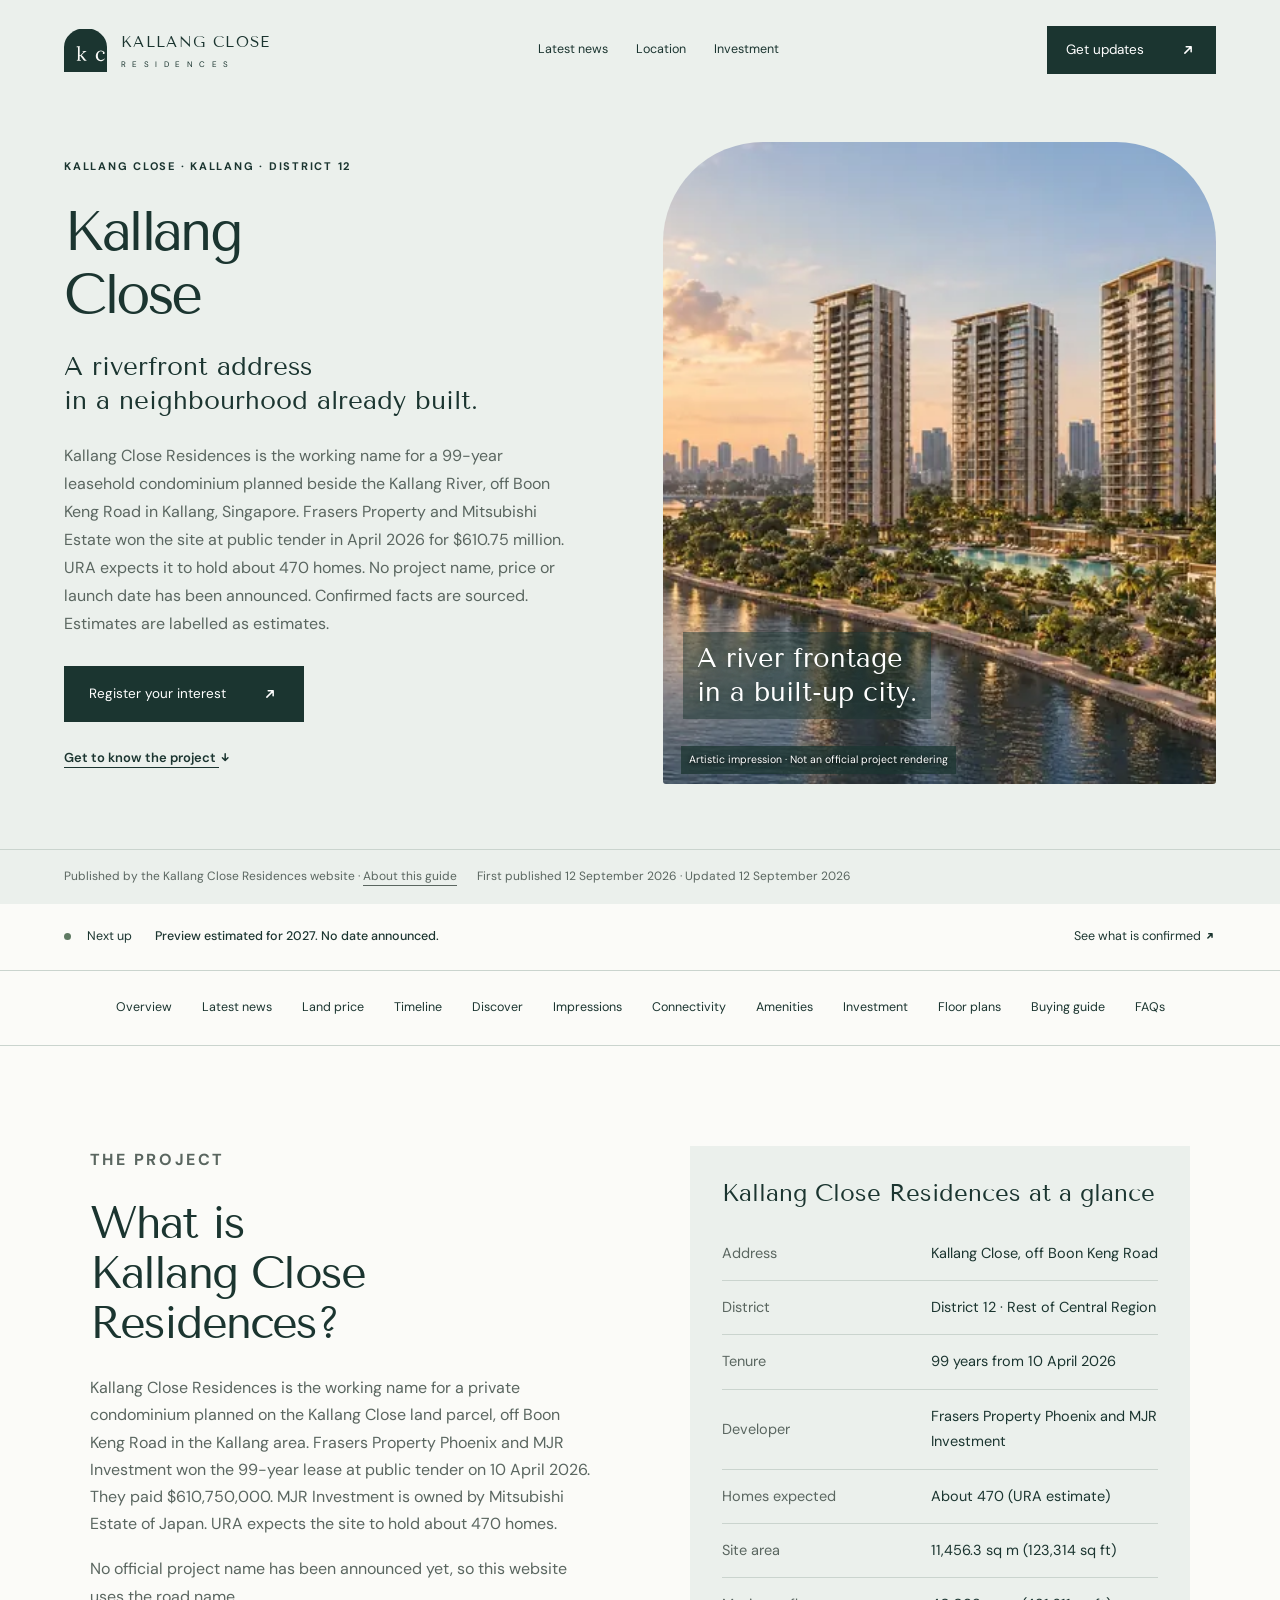
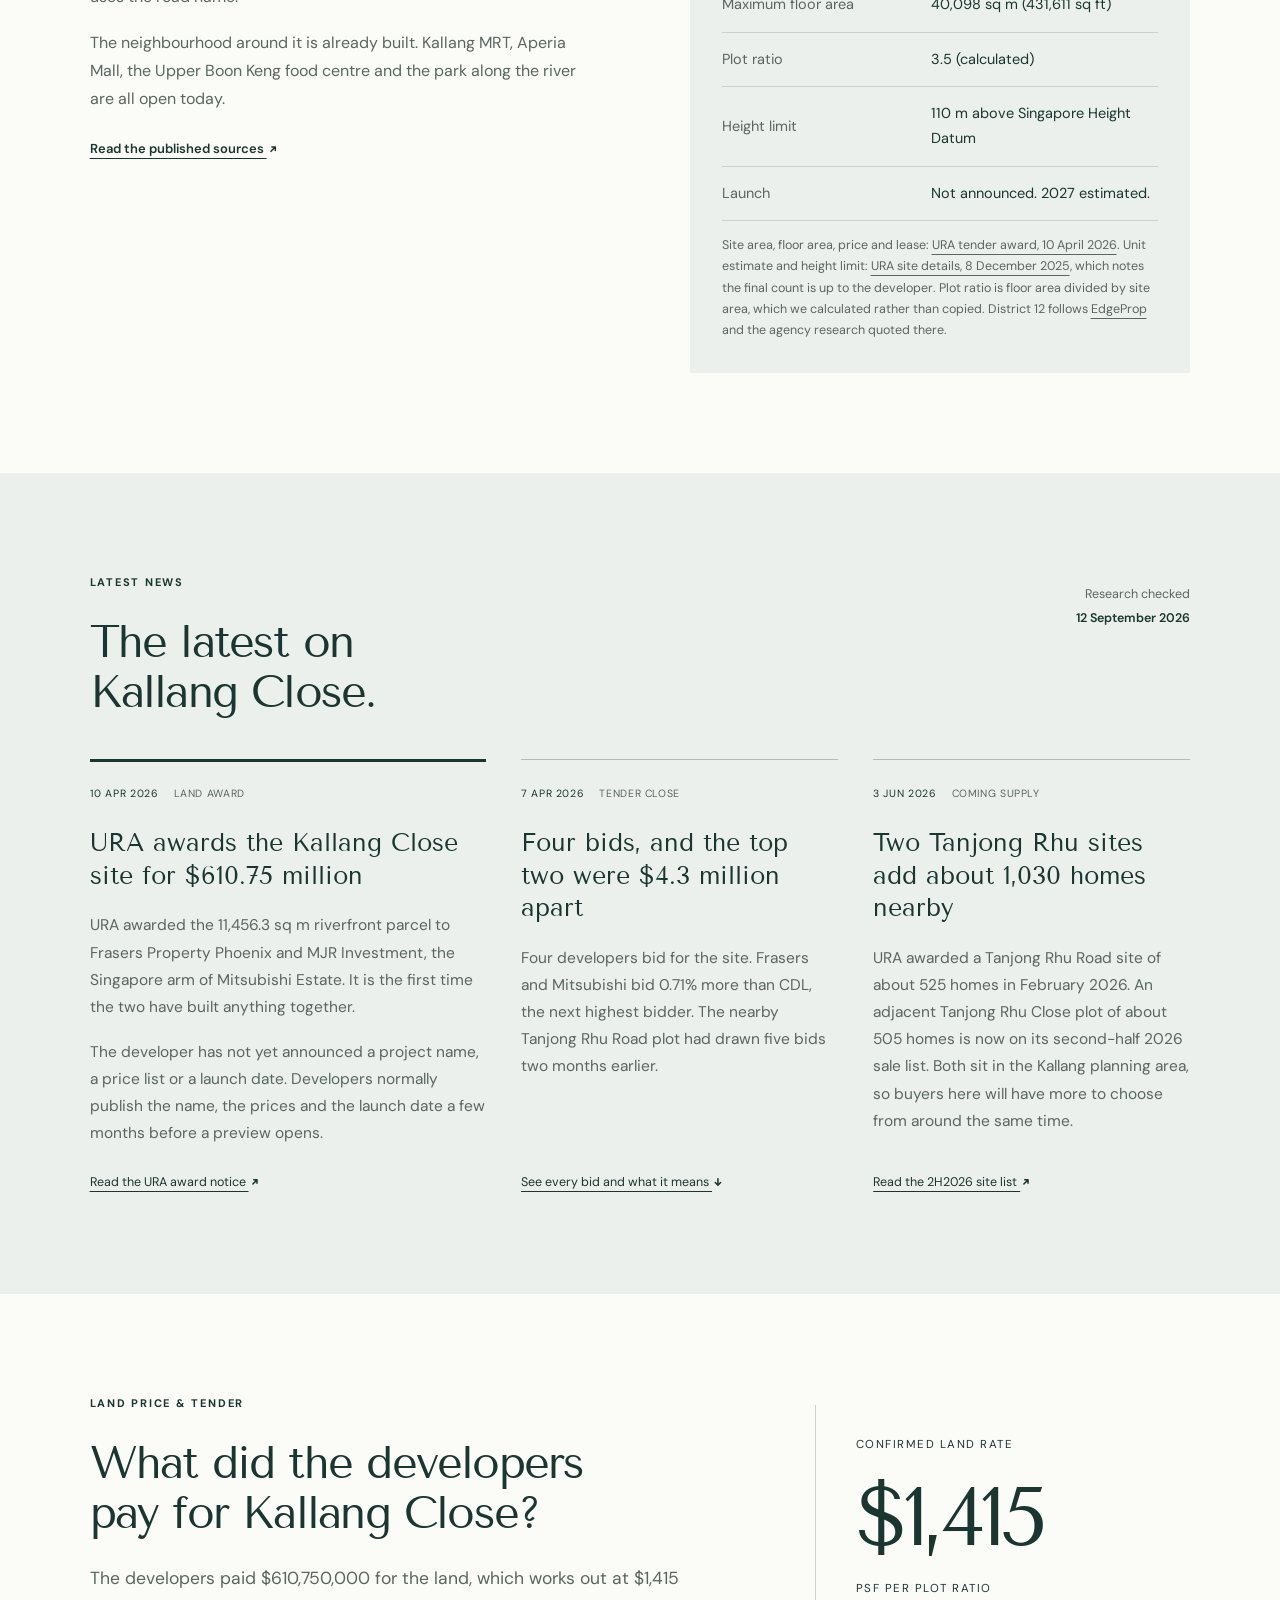
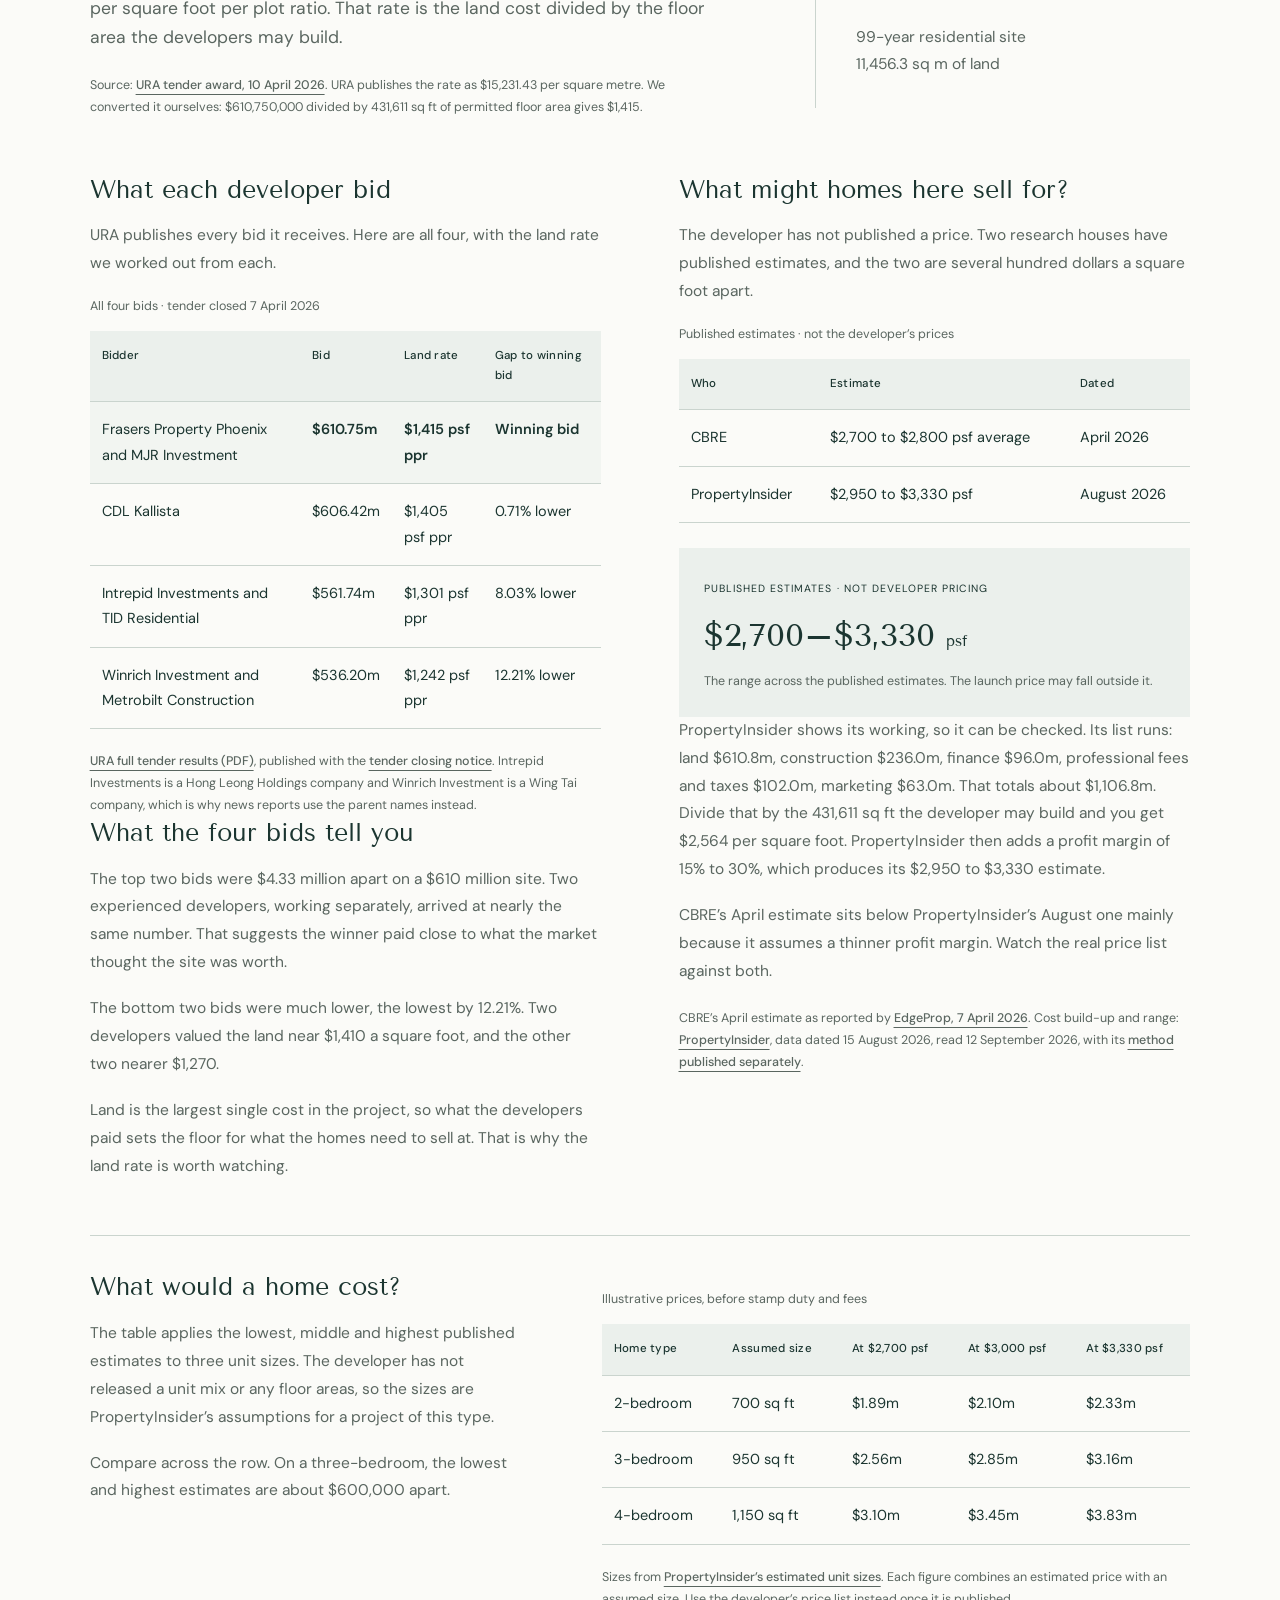
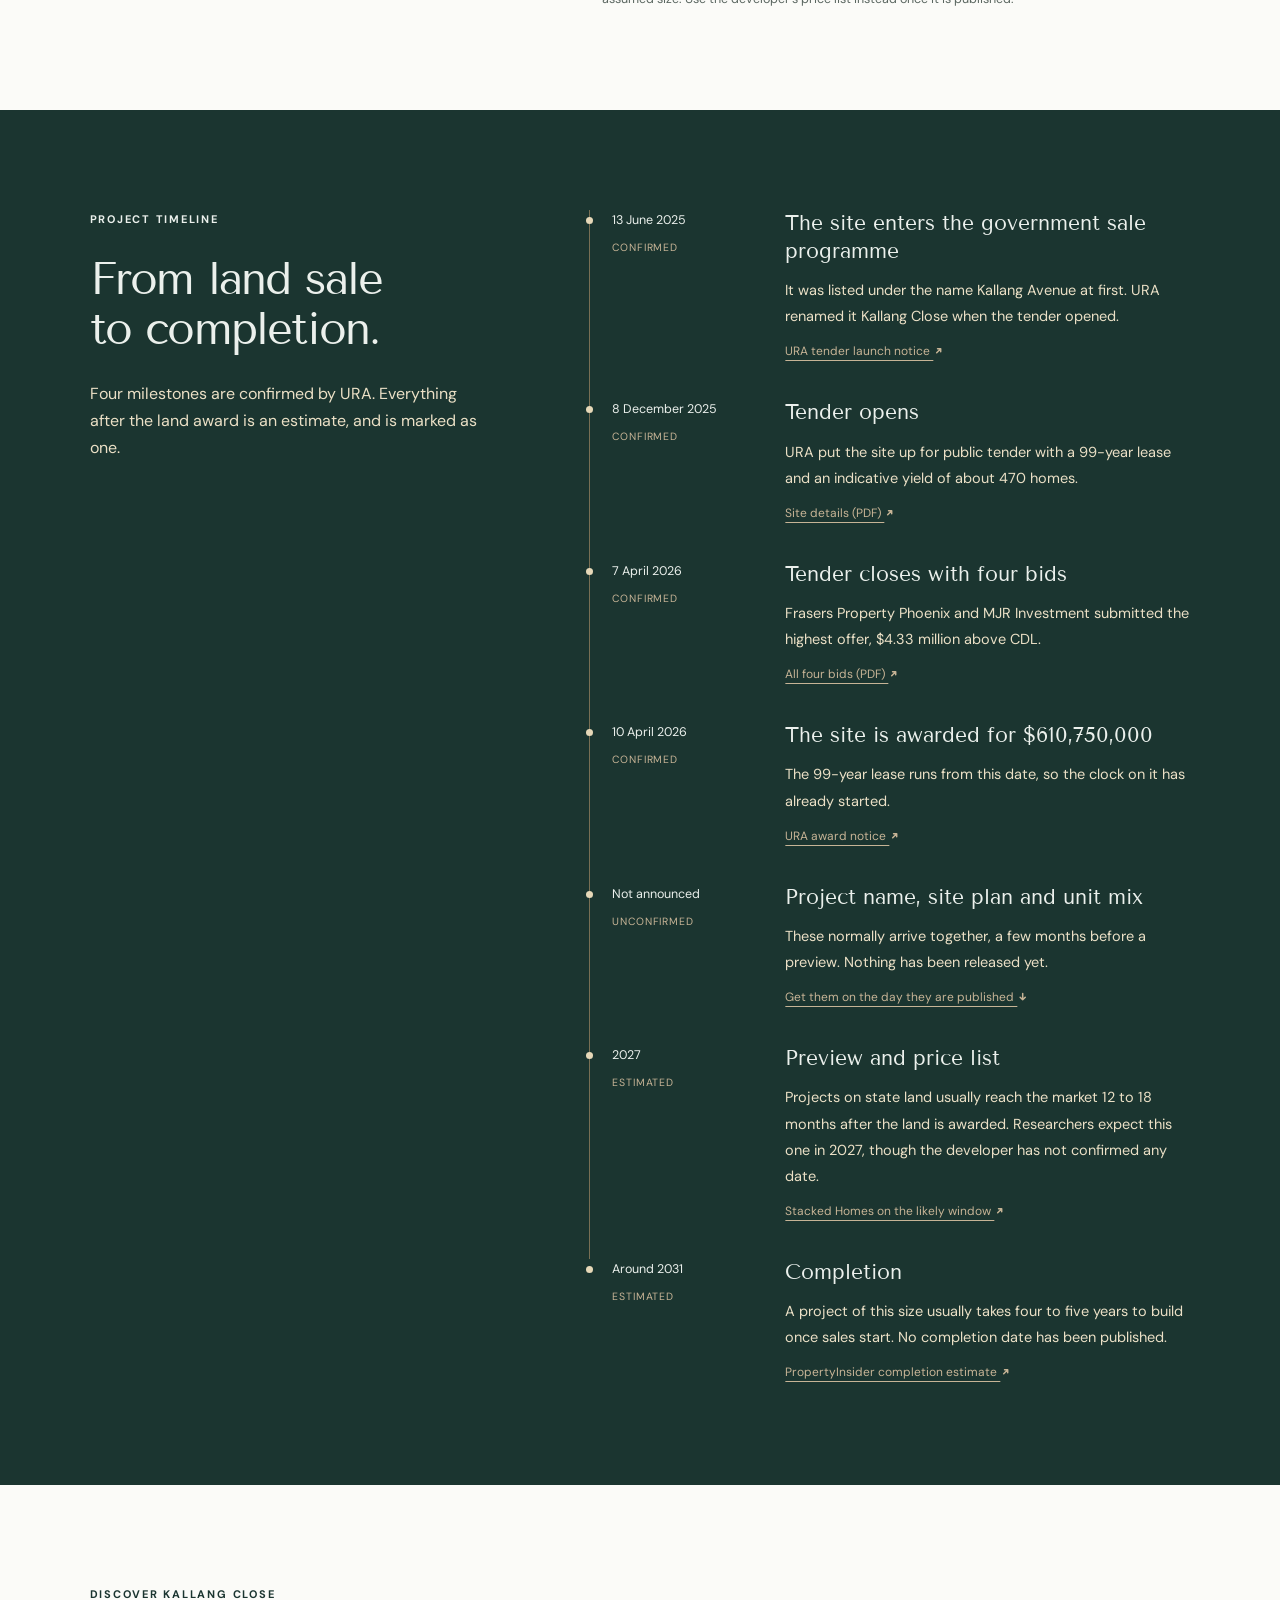
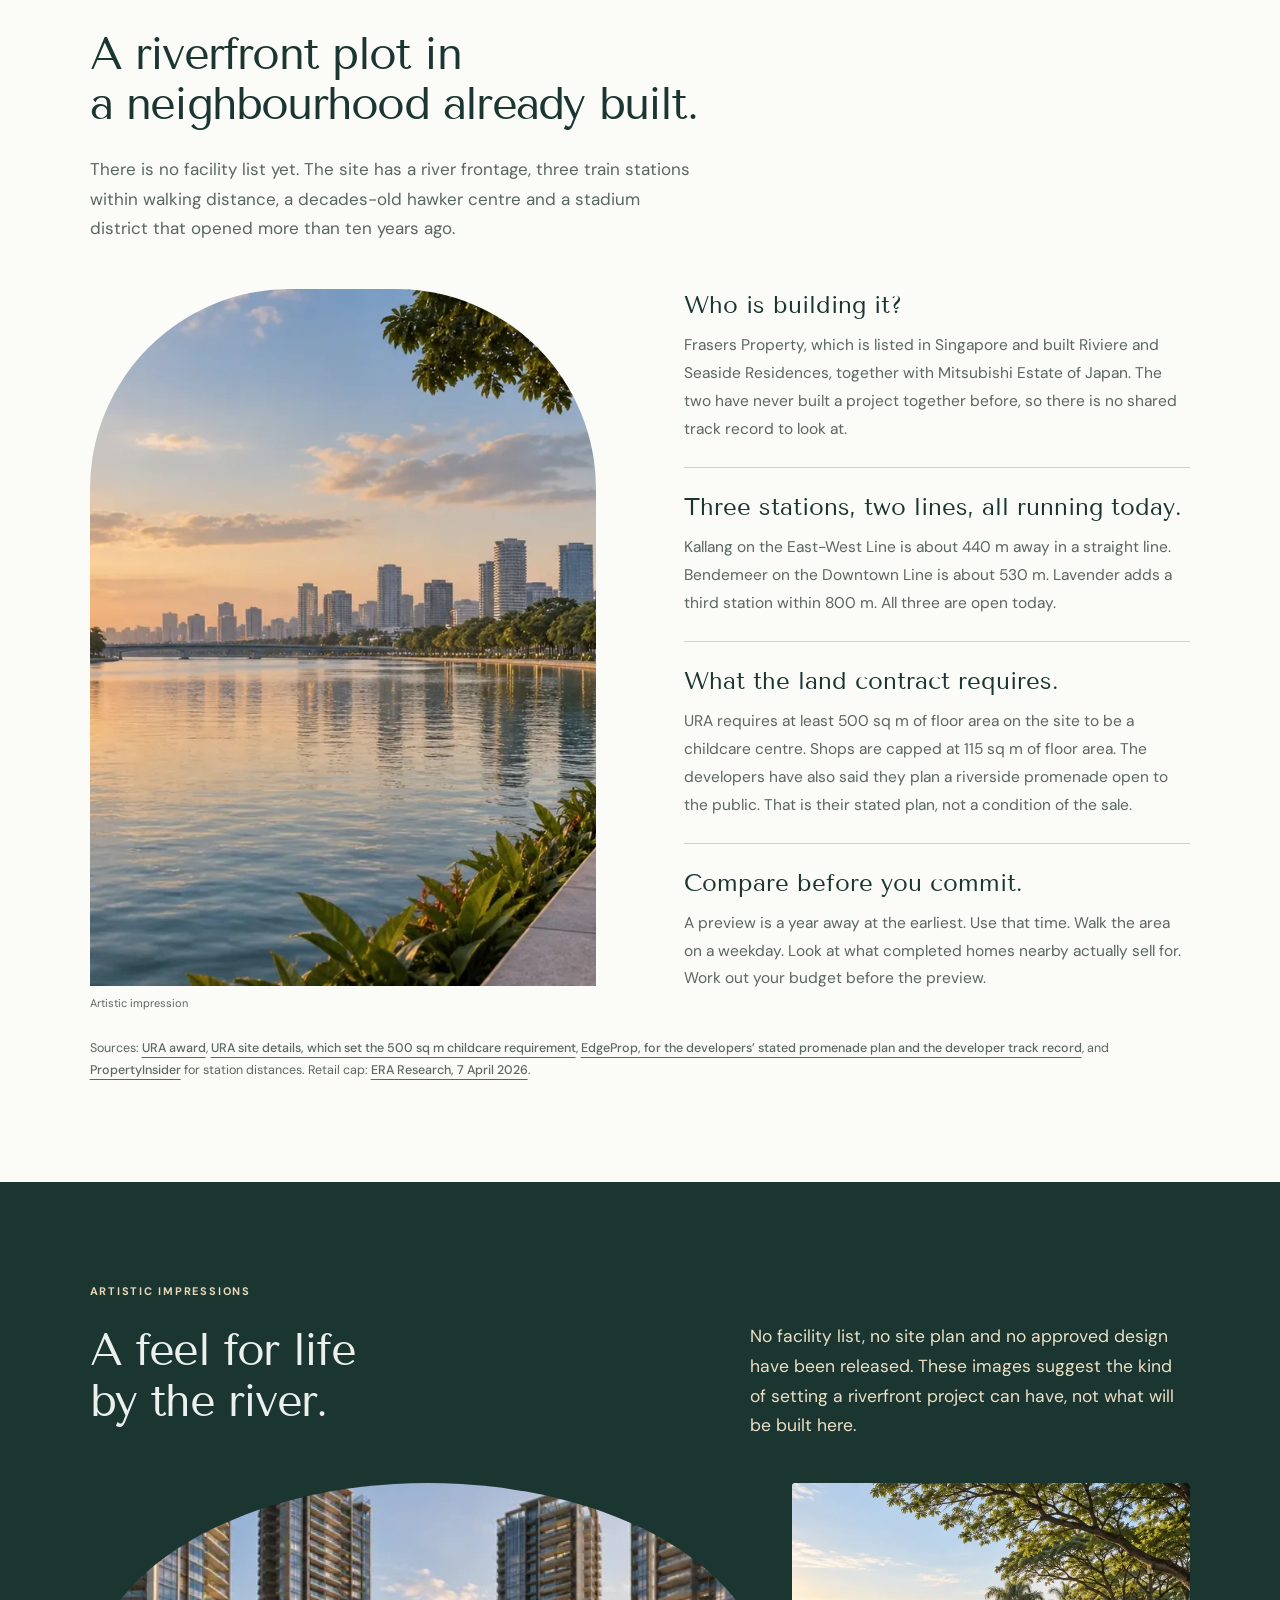
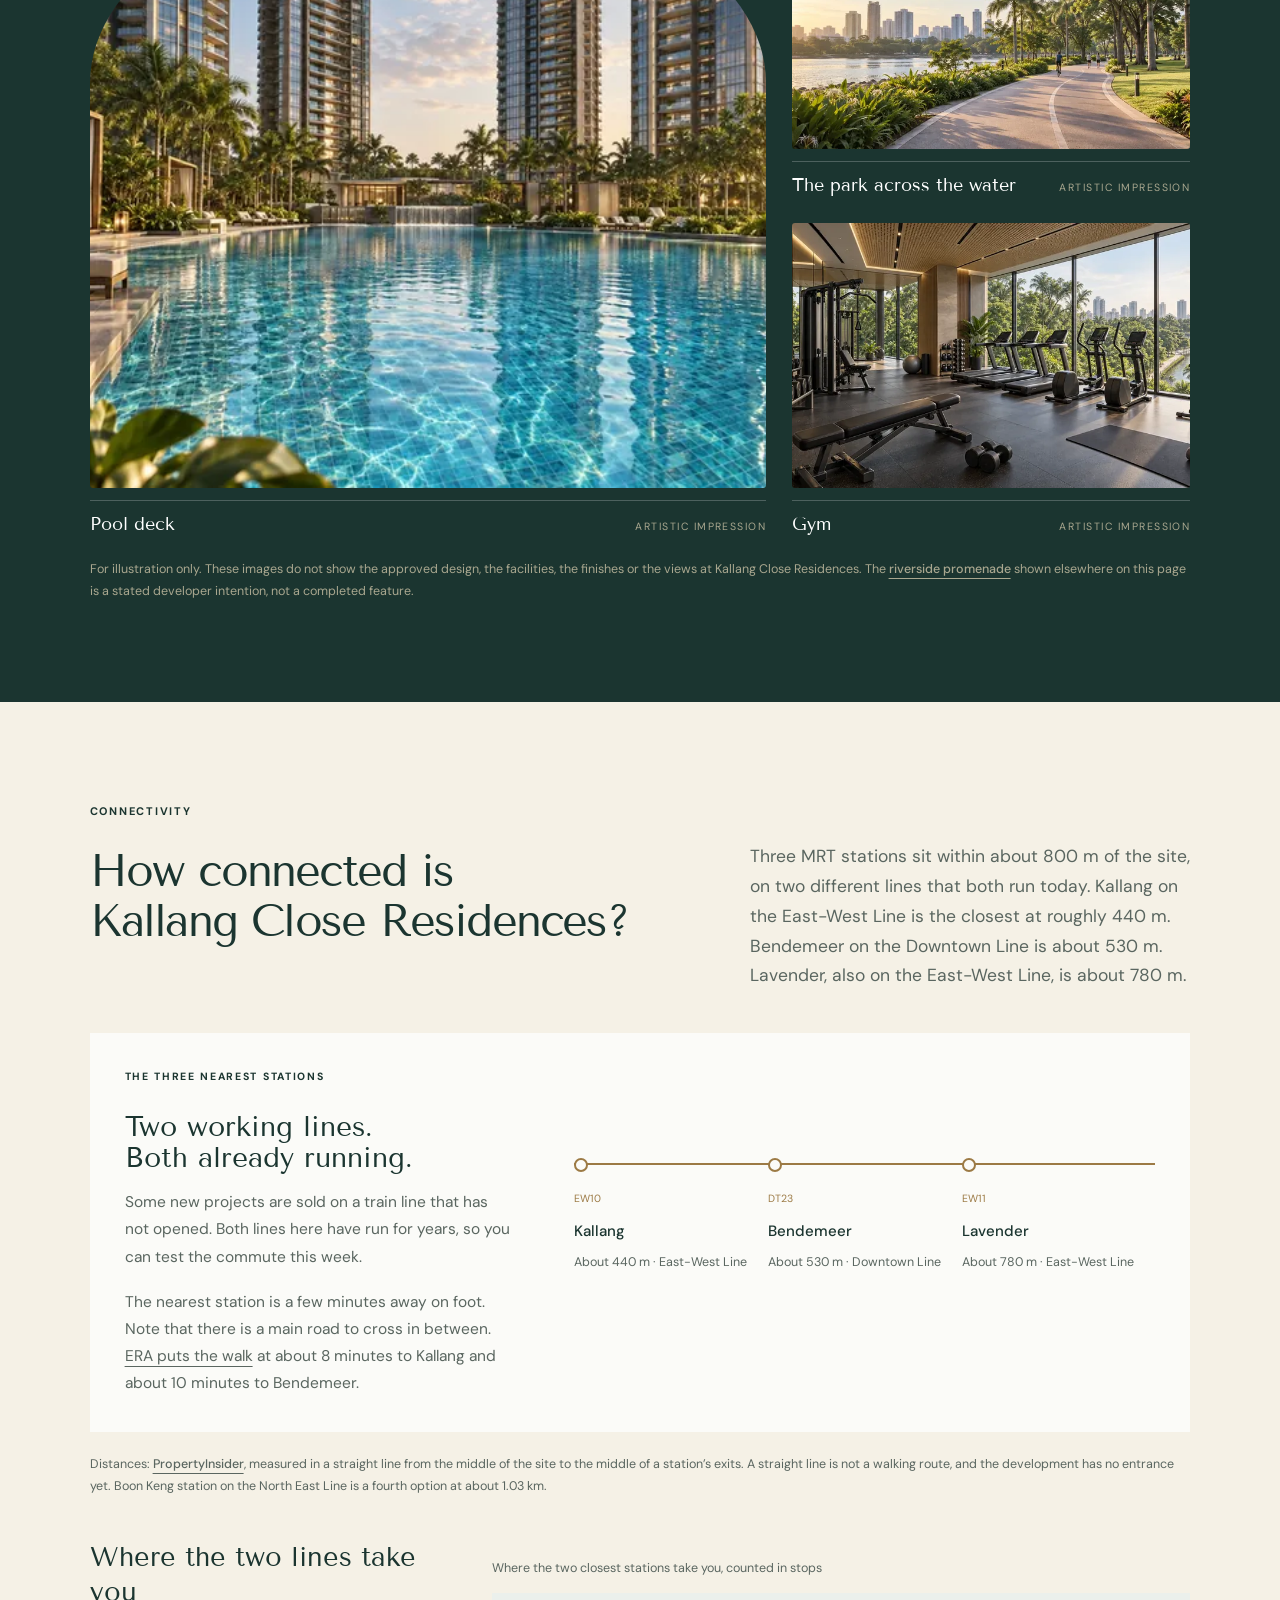
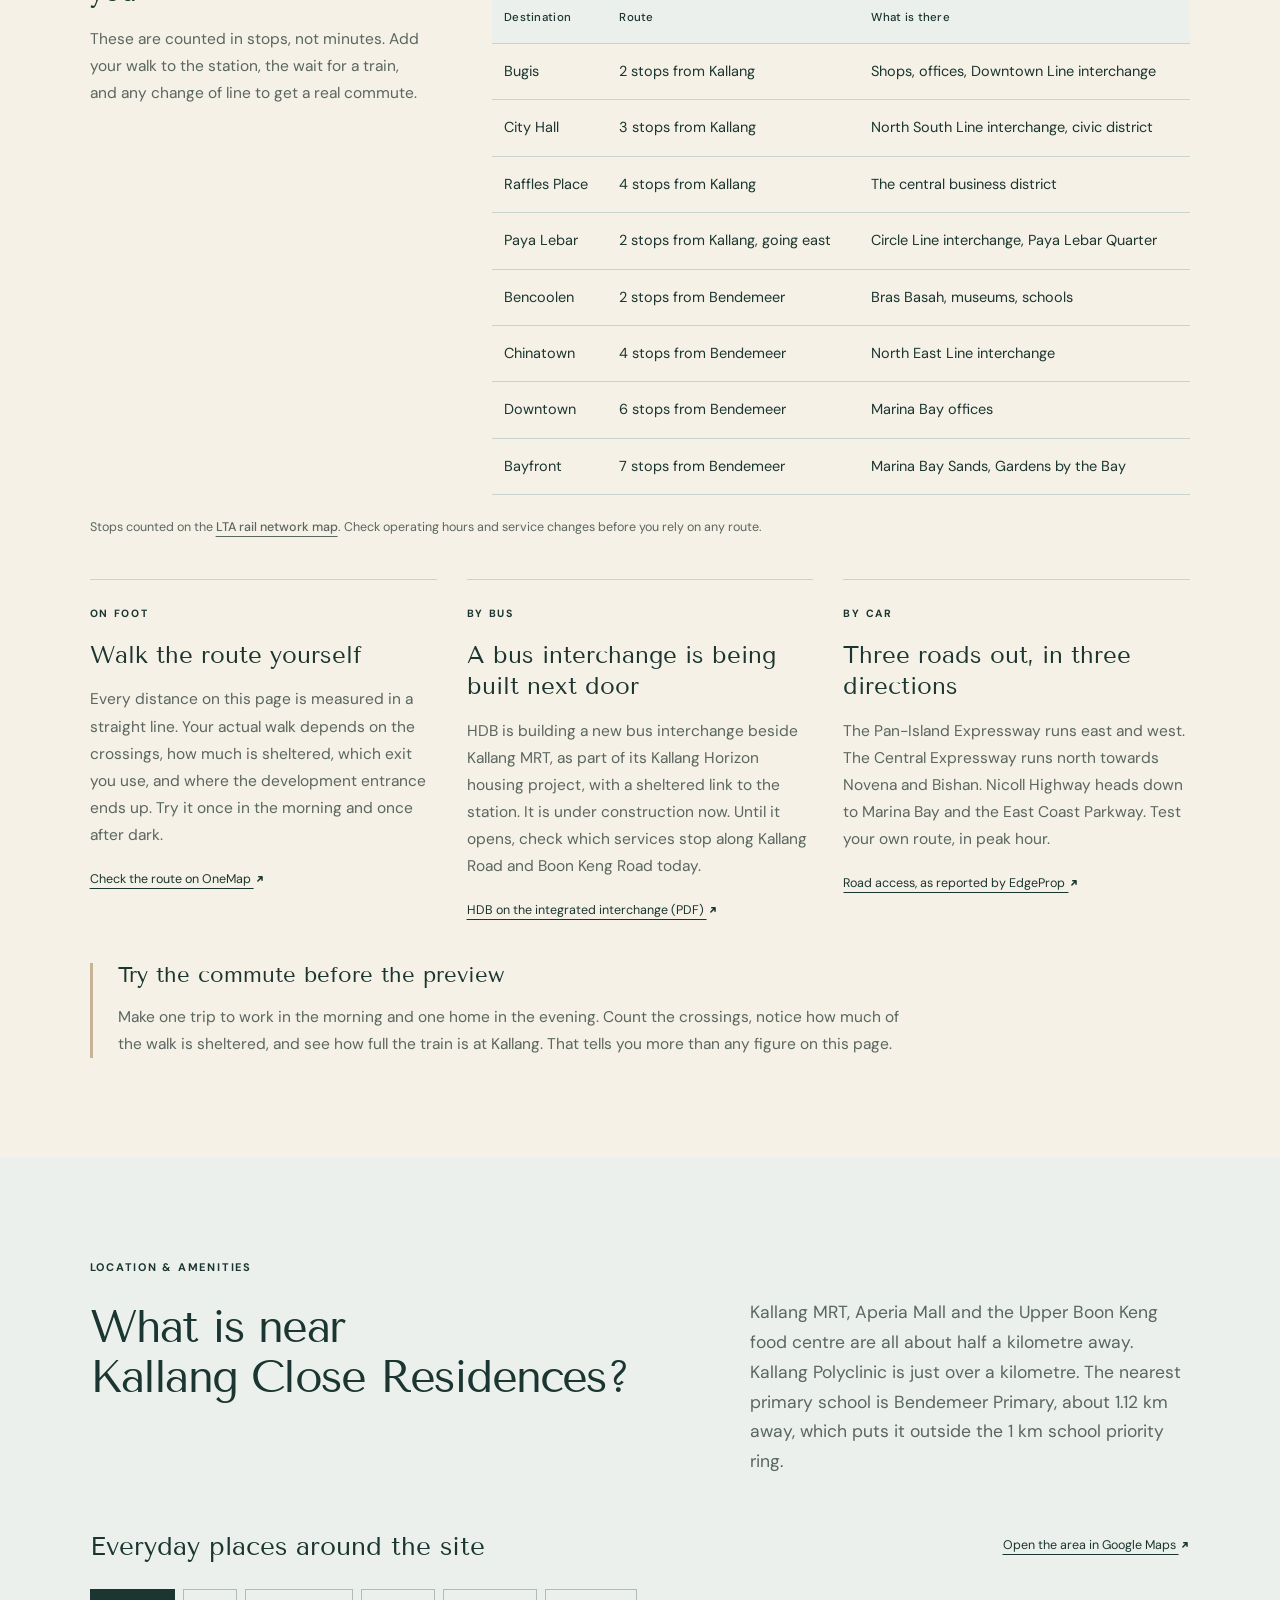
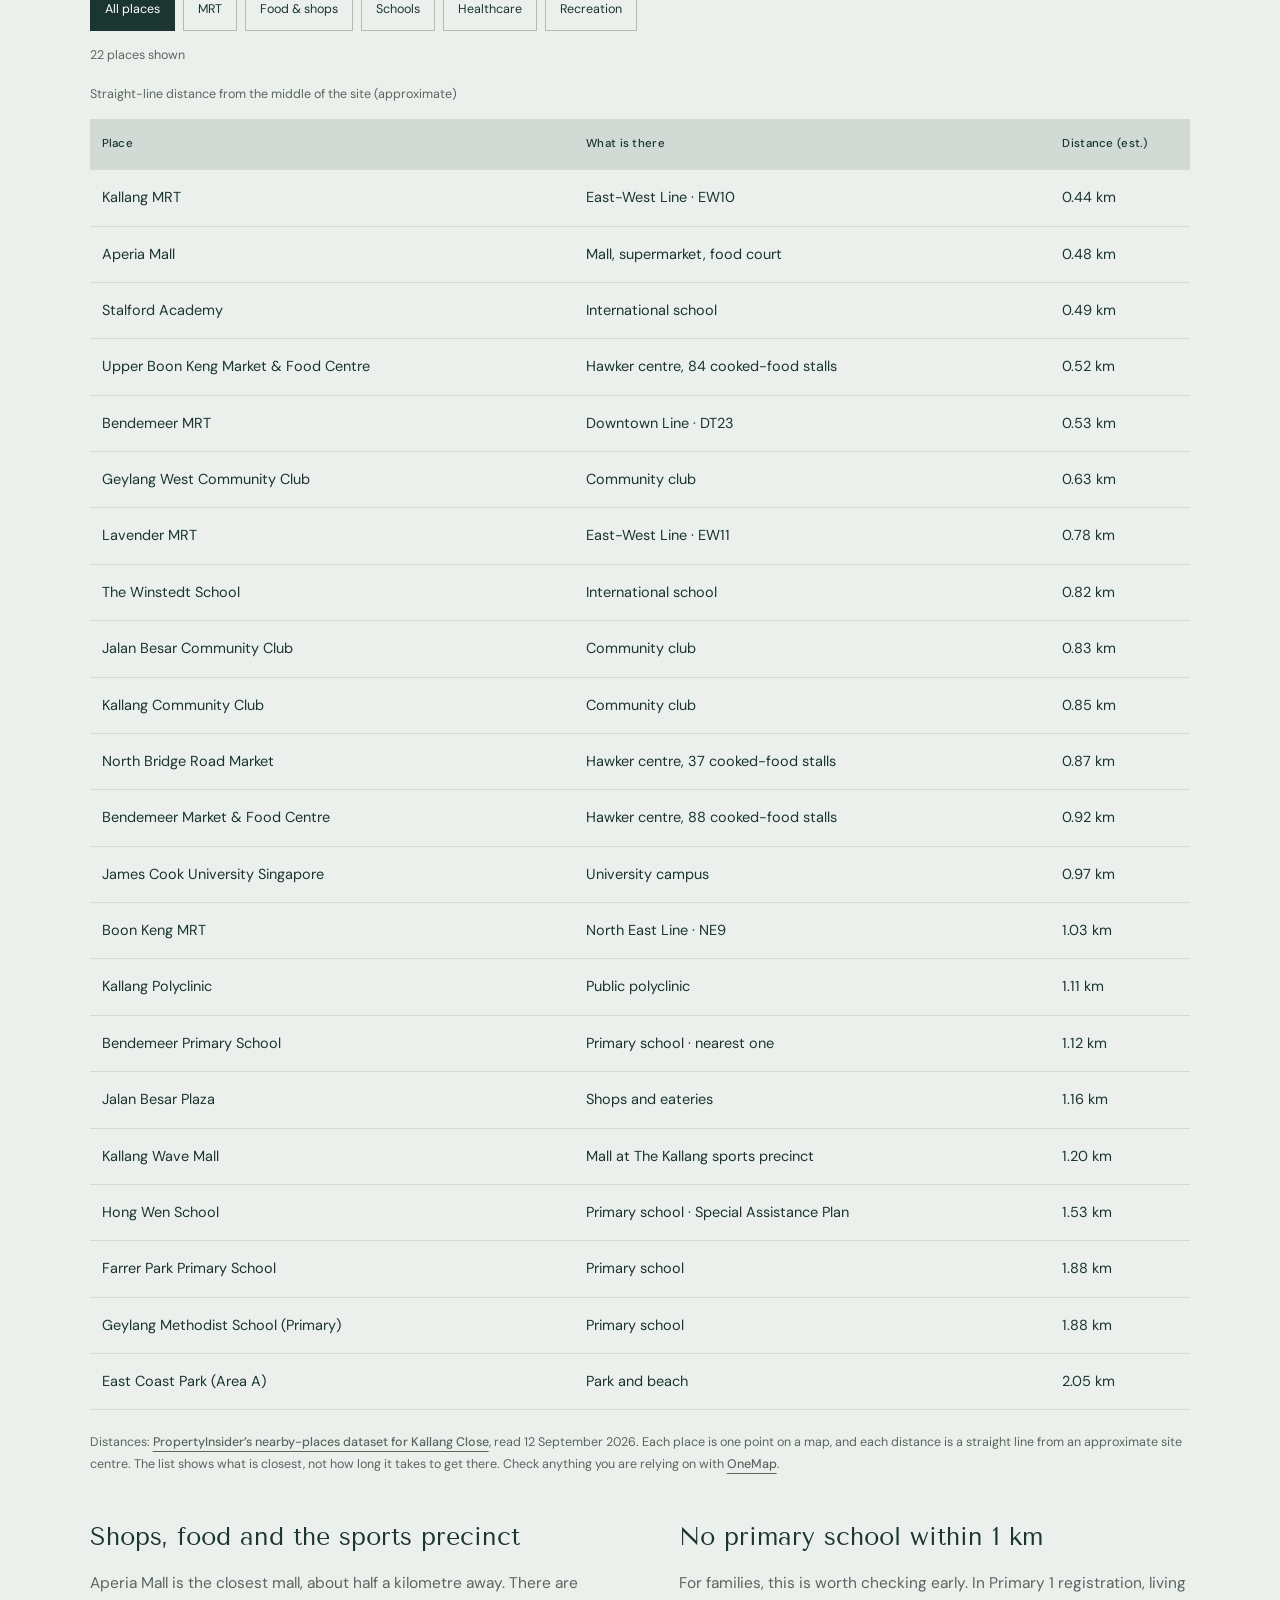
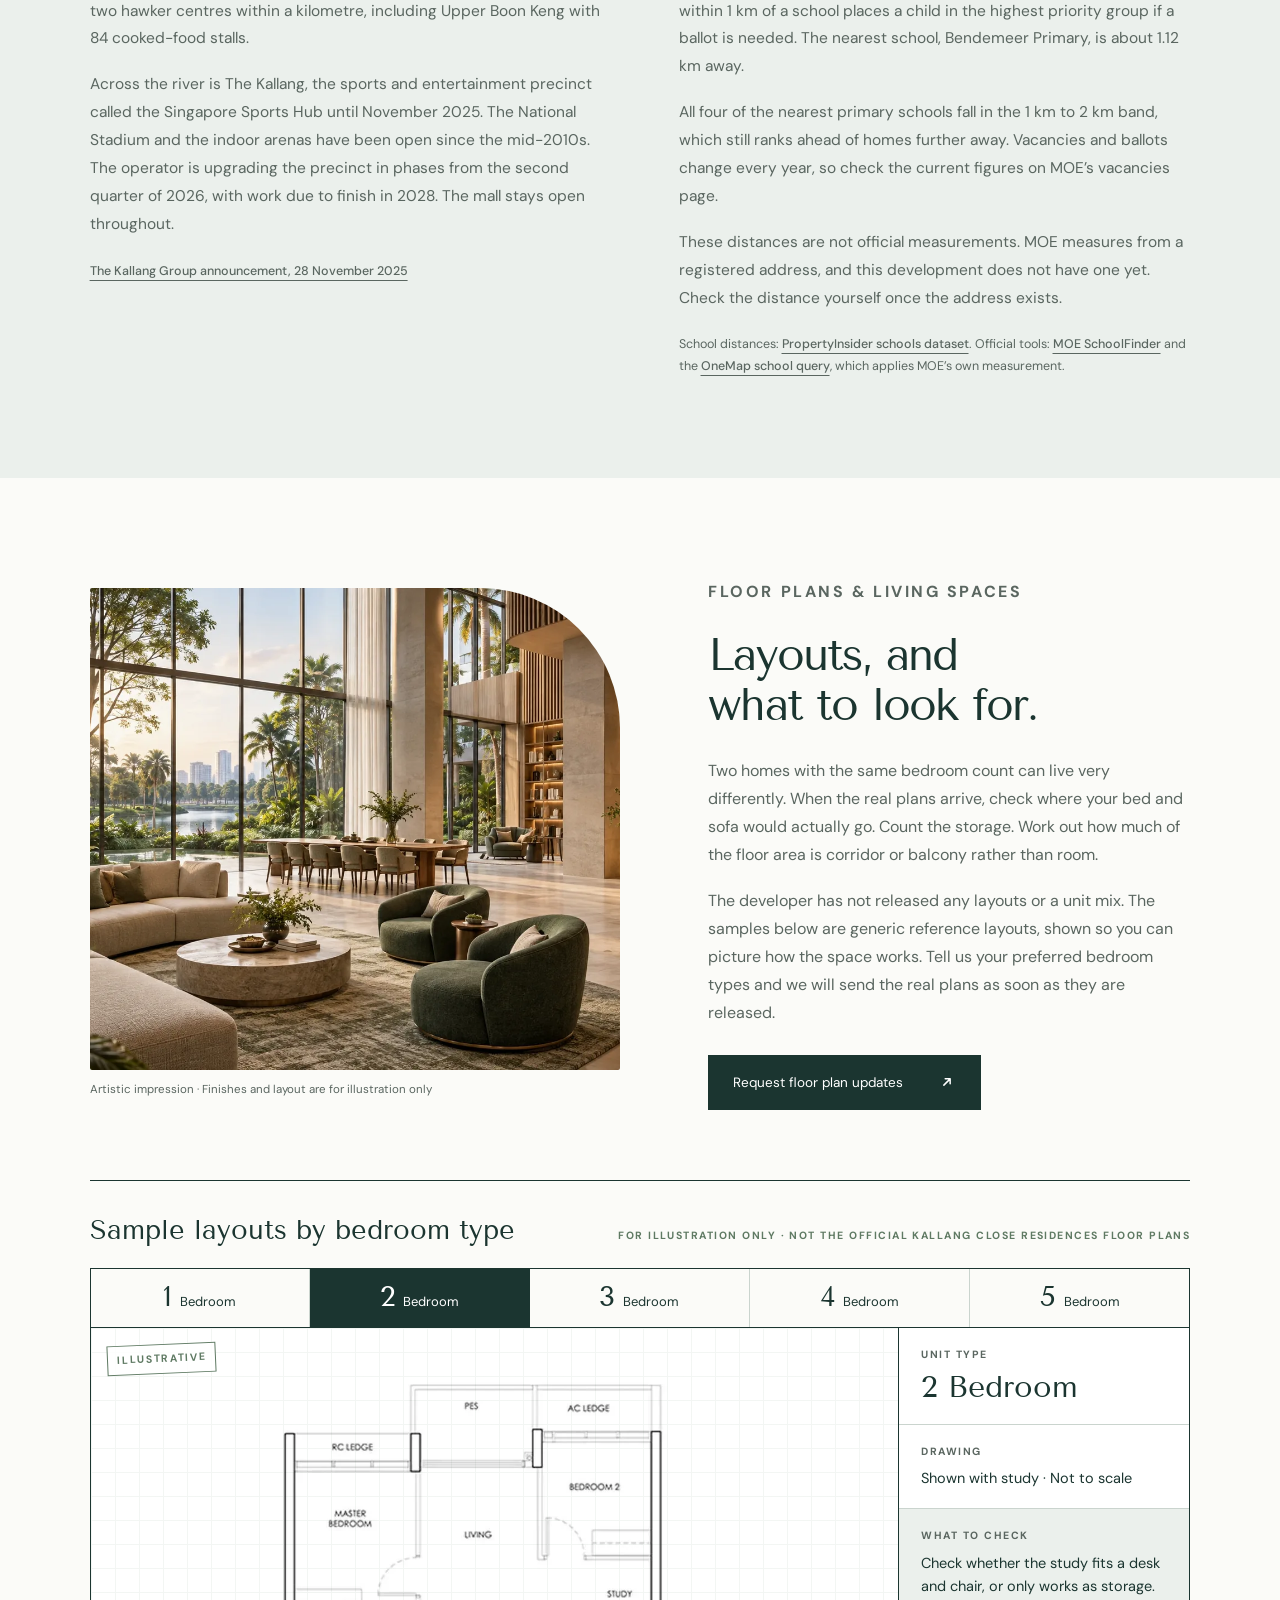
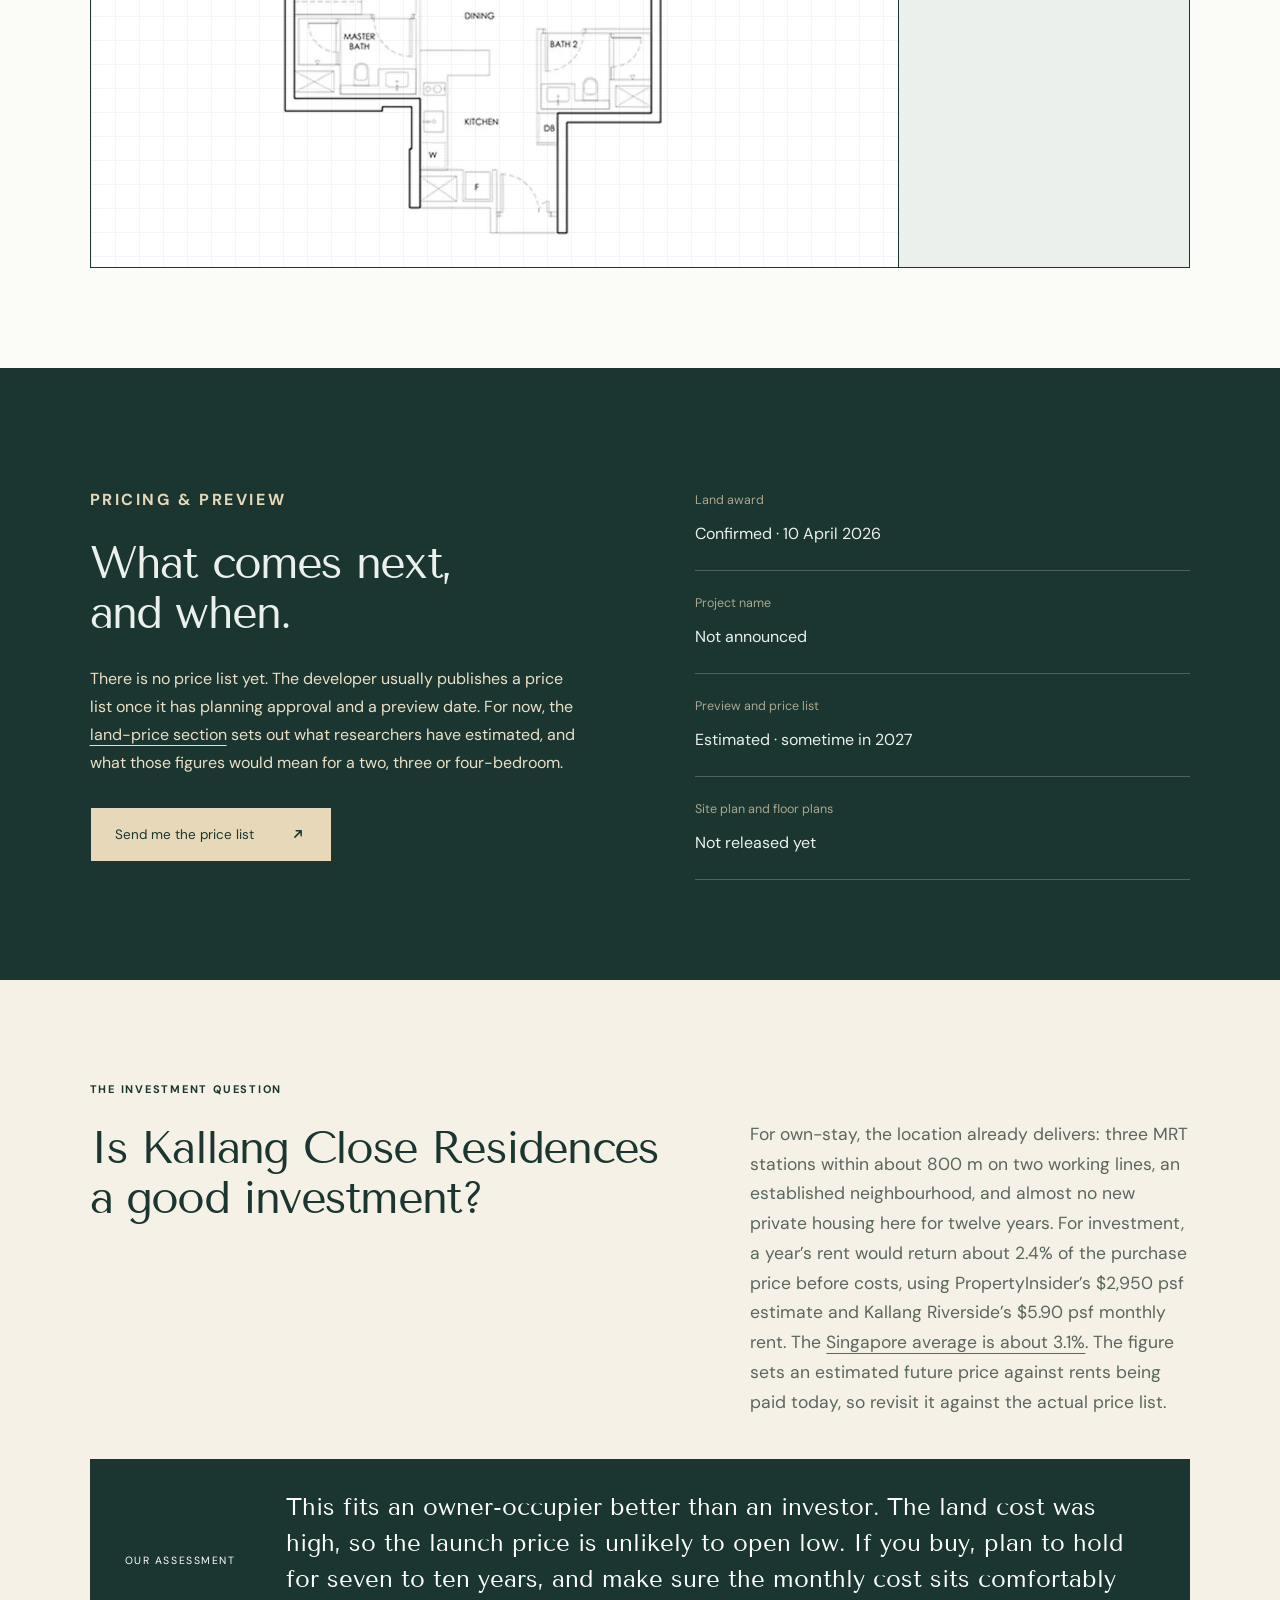
==== commit 482b88ac: "local signals" ====
--- a/index.html
+++ b/index.html
@@ -1,6 +1,6 @@
-<!doctype html><html lang="en-SG"><head><meta charset="utf-8"><meta name="viewport" content="width=device-width,initial-scale=1"><title>Kallang Close Residences | Kallang River Launch Guide</title><meta name="description" content="Kallang Close Residences: Frasers and Mitsubishi won the Kallang River site at $1,415 psf ppr. About 470 homes, 99-year lease. Sourced facts, labelled estimates."><meta name="robots" content="index,follow,max-image-preview:large"><link rel="canonical" href="https://www.kallang-close-residences.com/"><meta property="og:type" content="website"><meta property="og:title" content="Kallang Close Residences | The Kallang River site, explained"><meta property="og:description" content="The tender result, the land cost, the walk to three MRT stations, and what is still unknown about the Kallang Close site."><meta property="og:url" content="https://www.kallang-close-residences.com/"><meta property="og:image" content="https://www.kallang-close-residences.com/assets/og-image.jpg"><meta property="og:image:alt" content="Kallang Close Residences wordmark over an artistic impression of riverfront towers beside the Kallang River"><meta property="og:image:width" content="1200"><meta property="og:image:height" content="630"><meta name="twitter:card" content="summary_large_image"><link rel="icon" href="/assets/favicon.svg" type="image/svg+xml"><link rel="apple-touch-icon" href="/assets/apple-touch-icon.png"><link rel="preconnect" href="https://fonts.googleapis.com"><link rel="preconnect" href="https://fonts.gstatic.com" crossorigin><link href="https://fonts.googleapis.com/css2?family=DM+Sans:wght@400;500;600;700&family=Tenor+Sans&display=swap" rel="stylesheet"><link rel="stylesheet" href="/assets/site.css"><link rel="stylesheet" href="/assets/research.css"><link rel="stylesheet" href="/assets/guide.css"><link rel="stylesheet" href="/assets/theme.css"><script type="application/ld+json">{"@context": "https://schema.org", "@graph": [{"@type": "WebSite", "@id": "https://www.kallang-close-residences.com/#website", "url": "https://www.kallang-close-residences.com/", "name": "Kallang Close Residences"}, {"@type": "WebPage", "@id": "https://www.kallang-close-residences.com/#webpage", "url": "https://www.kallang-close-residences.com/", "name": "Kallang Close Residences | Kallang River Launch Guide", "dateModified": "2026-09-12", "isPartOf": {"@id": "https://www.kallang-close-residences.com/#website"}, "about": {"@type": "ApartmentComplex", "name": "Kallang Close Residences", "alternateName": ["Kallang Close GLS", "Kallang Close condo", "Kallang Close new launch", "Boon Keng new launch", "Kallang MRT condo", "Kallang riverfront condo"], "address": {"@type": "PostalAddress", "streetAddress": "Kallang Close, off Boon Keng Road", "addressLocality": "Kallang", "addressRegion": "District 12", "addressCountry": "SG"}, "numberOfAvailableAccommodationUnits": {"@type": "QuantitativeValue", "value": 470, "description": "URA indicative yield. The developer has not confirmed a unit count."}}, "mainEntity": {"@id": "https://www.kallang-close-residences.com/#guide"}, "hasPart": [{"@type": "WebPageElement", "@id": "https://www.kallang-close-residences.com/#overview", "name": "What is Kallang Close Residences"}, {"@type": "WebPageElement", "@id": "https://www.kallang-close-residences.com/#land-price", "name": "Land price and tender result"}, {"@type": "WebPageElement", "@id": "https://www.kallang-close-residences.com/#timeline", "name": "Project timeline"}, {"@type": "WebPageElement", "@id": "https://www.kallang-close-residences.com/#connectivity", "name": "Connectivity"}, {"@type": "WebPageElement", "@id": "https://www.kallang-close-residences.com/#location", "name": "What is nearby"}, {"@type": "WebPageElement", "@id": "https://www.kallang-close-residences.com/#floor-plans", "name": "Floor plans"}, {"@type": "WebPageElement", "@id": "https://www.kallang-close-residences.com/#investment", "name": "Investment analysis"}, {"@type": "WebPageElement", "@id": "https://www.kallang-close-residences.com/#secure-a-unit", "name": "How to secure a unit"}]}, {"@type": "Organization", "@id": "https://www.kallang-close-residences.com/#publisher", "name": "Kallang Close Residences website", "url": "https://www.kallang-close-residences.com/", "description": "Independent project information and enquiry website for Kallang Close."}, {"@type": "Article", "@id": "https://www.kallang-close-residences.com/#guide", "headline": "Kallang Close Residences: tender result, land cost, connectivity and buying guide", "description": "What the Kallang Close site sold for, what URA requires on it, how far the three nearby MRT stations are, what published launch-price estimates say, and what the developer has not released.", "datePublished": "2026-09-12", "dateModified": "2026-09-12", "inLanguage": "en-SG", "author": {"@id": "https://www.kallang-close-residences.com/#publisher"}, "publisher": {"@id": "https://www.kallang-close-residences.com/#publisher"}, "mainEntityOfPage": {"@id": "https://www.kallang-close-residences.com/#webpage"}, "image": "https://www.kallang-close-residences.com/assets/residences-perspective.webp", "about": {"@type": "ApartmentComplex", "name": "Kallang Close Residences"}, "articleSection": ["Project overview", "Latest news", "Land price", "Timeline", "Connectivity", "Amenities", "Investment", "Buying guide"]}, {"@type": "FAQPage", "@id": "https://www.kallang-close-residences.com/#faq", "isPartOf": {"@id": "https://www.kallang-close-residences.com/#webpage"}, "mainEntity": [{"@type": "Question", "name": "What is Kallang Close Residences?", "acceptedAnswer": {"@type": "Answer", "text": "Kallang Close Residences is the working name for a private condominium planned beside the Kallang River, off Boon Keng Road. Frasers Property Phoenix and MJR Investment won the 99-year lease at public tender on 10 April 2026. They paid $610,750,000. MJR Investment is owned by Mitsubishi Estate of Japan. URA expects the site to hold about 470 homes. The developer has not announced an official project name, so the road name is used instead."}}, {"@type": "Question", "name": "Where is Kallang Close Residences located?", "acceptedAnswer": {"@type": "Answer", "text": "The site is on Kallang Close, off Boon Keng Road, in the Kallang planning area. The plot runs along the Kallang River. Kallang MRT is the nearest station, about 440 m away in a straight line, with Bendemeer and Lavender stations also within about 800 m."}}, {"@type": "Question", "name": "Who is the developer of Kallang Close Residences?", "acceptedAnswer": {"@type": "Answer", "text": "A joint venture between Frasers Property Phoenix Pte. Ltd. and MJR Investment Pte. Ltd., the Singapore arm of Mitsubishi Estate. Frasers Property is listed in Singapore and has built Riviere, Seaside Residences and Parc Greenwich. This is the first project the two companies have built together, so there is no completed track record for the pairing."}}, {"@type": "Question", "name": "How much did the Kallang Close site sell for?", "acceptedAnswer": {"@type": "Answer", "text": "$610,750,000, awarded on 10 April 2026. That works out at about $1,415 per square foot per plot ratio. The rate spreads the land price across the 431,611 sq ft of floor area the developer may build. Four groups bid. CDL came second at $606,419,000, a gap of 0.71%."}}, {"@type": "Question", "name": "How many homes will Kallang Close Residences have?", "acceptedAnswer": {"@type": "Answer", "text": "About 470, according to URA's own indicative figure when it put the site up for sale. URA states that the actual number is up to the developer. The final number will be confirmed when the plans are approved."}}, {"@type": "Question", "name": "When will Kallang Close Residences launch?", "acceptedAnswer": {"@type": "Answer", "text": "No date has been announced. Most projects launch 12 to 18 months after the land is awarded. For an April 2026 award, that means 2027. No date has been confirmed."}}, {"@type": "Question", "name": "When is Kallang Close Residences expected to be completed?", "acceptedAnswer": {"@type": "Answer", "text": "No completion date has been published by URA or the developer. Building normally takes four to five years from the start of sales, so researchers expect completion around 2031. That is an estimate only."}}, {"@type": "Question", "name": "How much will Kallang Close Residences cost per square foot?", "acceptedAnswer": {"@type": "Answer", "text": "There is no price list. Two research houses have published estimates, and they do not agree. CBRE put the likely average at $2,700 to $2,800 psf in April 2026. PropertyInsider published a range of $2,950 to $3,330 psf in August 2026. The gap comes mostly from different assumptions about the developer's profit margin."}}, {"@type": "Question", "name": "How much would a 3-bedroom at Kallang Close Residences cost?", "acceptedAnswer": {"@type": "Answer", "text": "No prices exist yet. For a three-bedroom of about 950 sq ft, the published estimates suggest $2.56m to $3.16m. Both the price and the size are assumptions."}}, {"@type": "Question", "name": "What is the tenure of Kallang Close Residences?", "acceptedAnswer": {"@type": "Answer", "text": "A 99-year lease, running from 10 April 2026, the date the site was awarded. So the lease started running in April 2026. The sale documents will state how many years remain."}}, {"@type": "Question", "name": "Which MRT stations are near Kallang Close Residences?", "acceptedAnswer": {"@type": "Answer", "text": "Three stations are within about 800 m of the site, on two operating lines. Kallang on the East-West Line is about 440 m away. Bendemeer on the Downtown Line is about 530 m. Lavender, also on the East-West Line, is about 780 m. Boon Keng on the North East Line is a fourth option at about 1.03 km. These are straight-line distances, so the real walk is longer."}}, {"@type": "Question", "name": "Is there a primary school within 1 km of Kallang Close Residences?", "acceptedAnswer": {"@type": "Answer", "text": "No. The nearest is Bendemeer Primary School, about 1.12 km away on research data. It is just outside the 1 km ring that gives priority in Primary 1 registration. Hong Wen School, Farrer Park Primary and Geylang Methodist (Primary) are all in the 1 km to 2 km band. Vacancies and ballots change every year, so check the current figures on MOE’s vacancies page. Check the official distance on MOE SchoolFinder once the development has an address."}}, {"@type": "Question", "name": "What does the land contract require the developer to build?", "acceptedAnswer": {"@type": "Answer", "text": "URA set two conditions on the site. At least 500 sq m of floor area must be used for a childcare centre, and buildings cannot rise more than 110 m above sea level. ERA's research adds that shops are capped at 115 sq m. The developers have also mentioned plans for a public riverside promenade."}}, {"@type": "Question", "name": "Are the images on this page actual views of the development?", "acceptedAnswer": {"@type": "Answer", "text": "No. Every image here is an artistic impression. They show the kind of setting a riverfront project can have, not the approved design, facilities, finishes or views at Kallang Close Residences. The floor plans shown are illustrative layouts, not the developer's plans."}}, {"@type": "Question", "name": "Does registering interest reserve a unit at Kallang Close Residences?", "acceptedAnswer": {"@type": "Answer", "text": "No. The form sends us your details and what you are looking for. It does not hold a unit for you or give you priority in a ballot. Units are allocated through the developer's own booking procedure, which has not been published."}}]}]}</script><script id="site-config" type="application/json">{"endpoint":"https://script.google.com/macros/s/AKfycbwRrliMuYxAvWkTNqvx1vUOxiwmxZ1F77TsIZoMb4tlcSPYy7JWtCxVSyvwcCFhMW3X/exec","sources":{"page":"kallang-close-residences.com Page Form","lightbox":"kallang-close-residences.com Lightbox"}}</script><script src="/assets/site.js" defer></script></head><body><a class="skip" href="#main">Skip to content</a>
+<!doctype html><html lang="en-SG"><head><meta charset="utf-8"><meta name="viewport" content="width=device-width,initial-scale=1"><title>Kallang Close Residences | Kallang River Launch Guide</title><meta name="description" content="Kallang Close Residences: Frasers and Mitsubishi won this Kallang riverfront site in Singapore at $1,415 psf ppr. About 470 homes, 99-year lease."><meta name="robots" content="index,follow,max-image-preview:large"><link rel="canonical" href="https://www.kallang-close-residences.com/"><link rel="alternate" hreflang="en-sg" href="https://www.kallang-close-residences.com/"><link rel="alternate" hreflang="x-default" href="https://www.kallang-close-residences.com/"><meta property="og:type" content="website"><meta property="og:locale" content="en_SG"><meta property="og:title" content="Kallang Close Residences | A Kallang riverfront site in Singapore"><meta property="og:description" content="The tender result, the land cost and the walk to three MRT stations at this Kallang riverfront site in Singapore."><meta property="og:url" content="https://www.kallang-close-residences.com/"><meta property="og:image" content="https://www.kallang-close-residences.com/assets/og-image.jpg"><meta property="og:image:alt" content="Kallang Close Residences wordmark over an artistic impression of riverfront towers beside the Kallang River"><meta property="og:image:width" content="1200"><meta property="og:image:height" content="630"><meta name="twitter:card" content="summary_large_image"><link rel="icon" href="/assets/favicon.svg" type="image/svg+xml"><link rel="apple-touch-icon" href="/assets/apple-touch-icon.png"><link rel="preconnect" href="https://fonts.googleapis.com"><link rel="preconnect" href="https://fonts.gstatic.com" crossorigin><link href="https://fonts.googleapis.com/css2?family=DM+Sans:wght@400;500;600;700&family=Tenor+Sans&display=swap" rel="stylesheet"><link rel="stylesheet" href="/assets/site.css"><link rel="stylesheet" href="/assets/research.css"><link rel="stylesheet" href="/assets/guide.css"><link rel="stylesheet" href="/assets/theme.css"><script type="application/ld+json">{"@context": "https://schema.org", "@graph": [{"@type": "WebSite", "@id": "https://www.kallang-close-residences.com/#website", "url": "https://www.kallang-close-residences.com/", "name": "Kallang Close Residences", "inLanguage": "en-SG"}, {"@type": "WebPage", "@id": "https://www.kallang-close-residences.com/#webpage", "url": "https://www.kallang-close-residences.com/", "name": "Kallang Close Residences | Kallang River Launch Guide", "dateModified": "2026-09-12", "isPartOf": {"@id": "https://www.kallang-close-residences.com/#website"}, "about": {"@type": "ApartmentComplex", "name": "Kallang Close Residences", "alternateName": ["Kallang Close GLS", "Kallang Close condo", "Kallang Close new launch", "Boon Keng new launch", "Kallang MRT condo", "Kallang riverfront condo"], "address": {"@type": "PostalAddress", "streetAddress": "Kallang Close", "addressLocality": "Kallang", "addressRegion": "Central Region", "addressCountry": {"@type": "Country", "name": "Singapore"}}, "numberOfAvailableAccommodationUnits": {"@type": "QuantitativeValue", "value": 470, "description": "URA indicative yield. The developer has not confirmed a unit count."}, "containedInPlace": {"@type": "Place", "name": "Kallang, Singapore"}}, "mainEntity": {"@id": "https://www.kallang-close-residences.com/#guide"}, "hasPart": [{"@type": "WebPageElement", "@id": "https://www.kallang-close-residences.com/#overview", "name": "What is Kallang Close Residences"}, {"@type": "WebPageElement", "@id": "https://www.kallang-close-residences.com/#land-price", "name": "Land price and tender result"}, {"@type": "WebPageElement", "@id": "https://www.kallang-close-residences.com/#timeline", "name": "Project timeline"}, {"@type": "WebPageElement", "@id": "https://www.kallang-close-residences.com/#connectivity", "name": "Connectivity"}, {"@type": "WebPageElement", "@id": "https://www.kallang-close-residences.com/#location", "name": "What is nearby"}, {"@type": "WebPageElement", "@id": "https://www.kallang-close-residences.com/#floor-plans", "name": "Floor plans"}, {"@type": "WebPageElement", "@id": "https://www.kallang-close-residences.com/#investment", "name": "Investment analysis"}, {"@type": "WebPageElement", "@id": "https://www.kallang-close-residences.com/#secure-a-unit", "name": "How to secure a unit"}], "inLanguage": "en-SG"}, {"@type": "Organization", "@id": "https://www.kallang-close-residences.com/#publisher", "name": "Kallang Close Residences website", "url": "https://www.kallang-close-residences.com/", "description": "Independent project information and enquiry website for Kallang Close.", "areaServed": {"@type": "Country", "name": "Singapore"}}, {"@type": "Article", "@id": "https://www.kallang-close-residences.com/#guide", "headline": "Kallang Close Residences: tender result, land cost, connectivity and buying guide", "description": "What the Kallang Close site sold for, what URA requires on it, how far the three nearby MRT stations are, what published launch-price estimates say, and what the developer has not released.", "datePublished": "2026-09-12", "dateModified": "2026-09-12", "inLanguage": "en-SG", "author": {"@id": "https://www.kallang-close-residences.com/#publisher"}, "publisher": {"@id": "https://www.kallang-close-residences.com/#publisher"}, "mainEntityOfPage": {"@id": "https://www.kallang-close-residences.com/#webpage"}, "image": "https://www.kallang-close-residences.com/assets/residences-perspective.webp", "about": {"@type": "ApartmentComplex", "name": "Kallang Close Residences"}, "articleSection": ["Project overview", "Latest news", "Land price", "Timeline", "Connectivity", "Amenities", "Investment", "Buying guide"]}, {"@type": "FAQPage", "@id": "https://www.kallang-close-residences.com/#faq", "isPartOf": {"@id": "https://www.kallang-close-residences.com/#webpage"}, "mainEntity": [{"@type": "Question", "name": "What is Kallang Close Residences?", "acceptedAnswer": {"@type": "Answer", "text": "Kallang Close Residences is the working name for a private condominium planned beside the Kallang River, off Boon Keng Road. Frasers Property Phoenix and MJR Investment won the 99-year lease at public tender on 10 April 2026. They paid $610,750,000. MJR Investment is owned by Mitsubishi Estate of Japan. URA expects the site to hold about 470 homes. The developer has not announced an official project name, so the road name is used instead."}}, {"@type": "Question", "name": "Where is Kallang Close Residences located?", "acceptedAnswer": {"@type": "Answer", "text": "The site is on Kallang Close, off Boon Keng Road, in the Kallang planning area. The plot runs along the Kallang River. Kallang MRT is the nearest station, about 440 m away in a straight line, with Bendemeer and Lavender stations also within about 800 m."}}, {"@type": "Question", "name": "Who is the developer of Kallang Close Residences?", "acceptedAnswer": {"@type": "Answer", "text": "A joint venture between Frasers Property Phoenix Pte. Ltd. and MJR Investment Pte. Ltd., the Singapore arm of Mitsubishi Estate. Frasers Property is listed in Singapore and has built Riviere, Seaside Residences and Parc Greenwich. This is the first project the two companies have built together, so there is no completed track record for the pairing."}}, {"@type": "Question", "name": "How much did the Kallang Close site sell for?", "acceptedAnswer": {"@type": "Answer", "text": "$610,750,000, awarded on 10 April 2026. That works out at about $1,415 per square foot per plot ratio. The rate spreads the land price across the 431,611 sq ft of floor area the developer may build. Four groups bid. CDL came second at $606,419,000, a gap of 0.71%."}}, {"@type": "Question", "name": "How many homes will Kallang Close Residences have?", "acceptedAnswer": {"@type": "Answer", "text": "About 470, according to URA's own indicative figure when it put the site up for sale. URA states that the actual number is up to the developer. The final number will be confirmed when the plans are approved."}}, {"@type": "Question", "name": "When will Kallang Close Residences launch?", "acceptedAnswer": {"@type": "Answer", "text": "No date has been announced. Most projects launch 12 to 18 months after the land is awarded. For an April 2026 award, that means 2027. No date has been confirmed."}}, {"@type": "Question", "name": "When is Kallang Close Residences expected to be completed?", "acceptedAnswer": {"@type": "Answer", "text": "No completion date has been published by URA or the developer. Building normally takes four to five years from the start of sales, so researchers expect completion around 2031. That is an estimate only."}}, {"@type": "Question", "name": "How much will Kallang Close Residences cost per square foot?", "acceptedAnswer": {"@type": "Answer", "text": "There is no price list. Two research houses have published estimates, and they do not agree. CBRE put the likely average at $2,700 to $2,800 psf in April 2026. PropertyInsider published a range of $2,950 to $3,330 psf in August 2026. The gap comes mostly from different assumptions about the developer's profit margin."}}, {"@type": "Question", "name": "How much would a 3-bedroom at Kallang Close Residences cost?", "acceptedAnswer": {"@type": "Answer", "text": "No prices exist yet. For a three-bedroom of about 950 sq ft, the published estimates suggest $2.56m to $3.16m. Both the price and the size are assumptions."}}, {"@type": "Question", "name": "What is the tenure of Kallang Close Residences?", "acceptedAnswer": {"@type": "Answer", "text": "A 99-year lease, running from 10 April 2026, the date the site was awarded. So the lease started running in April 2026. The sale documents will state how many years remain."}}, {"@type": "Question", "name": "Which MRT stations are near Kallang Close Residences?", "acceptedAnswer": {"@type": "Answer", "text": "Three stations are within about 800 m of the site, on two operating lines. Kallang on the East-West Line is about 440 m away. Bendemeer on the Downtown Line is about 530 m. Lavender, also on the East-West Line, is about 780 m. Boon Keng on the North East Line is a fourth option at about 1.03 km. These are straight-line distances, so the real walk is longer."}}, {"@type": "Question", "name": "Is there a primary school within 1 km of Kallang Close Residences?", "acceptedAnswer": {"@type": "Answer", "text": "No. The nearest is Bendemeer Primary School, about 1.12 km away on research data. It is just outside the 1 km ring that gives priority in Primary 1 registration. Hong Wen School, Farrer Park Primary and Geylang Methodist (Primary) are all in the 1 km to 2 km band. Vacancies and ballots change every year, so check the current figures on MOE’s vacancies page. Check the official distance on MOE SchoolFinder once the development has an address."}}, {"@type": "Question", "name": "What does the land contract require the developer to build?", "acceptedAnswer": {"@type": "Answer", "text": "URA set two conditions on the site. At least 500 sq m of floor area must be used for a childcare centre, and buildings cannot rise more than 110 m above sea level. ERA's research adds that shops are capped at 115 sq m. The developers have also mentioned plans for a public riverside promenade."}}, {"@type": "Question", "name": "Are the images on this page actual views of the development?", "acceptedAnswer": {"@type": "Answer", "text": "No. Every image here is an artistic impression. They show the kind of setting a riverfront project can have, not the approved design, facilities, finishes or views at Kallang Close Residences. The floor plans shown are illustrative layouts, not the developer's plans."}}, {"@type": "Question", "name": "Does registering interest reserve a unit at Kallang Close Residences?", "acceptedAnswer": {"@type": "Answer", "text": "No. The form sends us your details and what you are looking for. It does not hold a unit for you or give you priority in a ballot. Units are allocated through the developer's own booking procedure, which has not been published."}}]}]}</script><script id="site-config" type="application/json">{"endpoint":"https://script.google.com/macros/s/AKfycbwRrliMuYxAvWkTNqvx1vUOxiwmxZ1F77TsIZoMb4tlcSPYy7JWtCxVSyvwcCFhMW3X/exec","sources":{"page":"kallang-close-residences.com Page Form","lightbox":"kallang-close-residences.com Lightbox"}}</script><script src="/assets/site.js" defer></script></head><body><a class="skip" href="#main">Skip to content</a>
 <header class="header"><a class="brand" href="/" aria-label="Kallang Close Residences home"><img class="brand-icon" src="/assets/favicon.svg" width="43" height="51" alt=""><span>KALLANG CLOSE<small>R E S I D E N C E S</small></span></a><nav aria-label="Main navigation"><a href="#latest-news">Latest news</a><a href="#location">Location</a><a href="#investment">Investment</a></nav><button class="button compact" data-open>Get updates <svg class="i" viewBox="0 0 20 20" aria-hidden="true" focusable="false"><path d="M6.5 13.5l7-7M8 6.5h5.5V12"/></svg></button></header>
-<main id="main"><section class="hero"><div class="hero-copy"><p class="eyebrow">KALLANG CLOSE · KALLANG · DISTRICT 12</p><h1>Kallang <br>Close</h1><p class="hero-line">A riverfront address <br>in a neighbourhood already built.</p><p class="intro">Kallang Close Residences is the working name for a 99-year leasehold condominium planned beside the Kallang River, off Boon Keng Road. Frasers Property and Mitsubishi Estate won the site at public tender in April 2026 for $610.75 million. URA expects it to hold about 470 homes. No project name, price or launch date has been announced. Confirmed facts are sourced. Estimates are labelled as estimates.</p><button class="button" data-open>Register your interest <svg class="i" viewBox="0 0 20 20" aria-hidden="true" focusable="false"><path d="M6.5 13.5l7-7M8 6.5h5.5V12"/></svg></button><a class="text-link" href="#overview">Get to know the project&nbsp;<svg class="i" viewBox="0 0 20 20" aria-hidden="true" focusable="false"><path d="M10 4.5v11M5.5 11l4.5 4.5 4.5-4.5"/></svg></a></div><figure class="hero-art"><img src="/assets/residences-perspective.webp" srcset="/assets/residences-perspective-small.webp 800w, /assets/residences-perspective.webp 1536w" sizes="(max-width:760px) 100vw, 52vw" width="1536" height="864" fetchpriority="high" alt="Artistic impression of four riverfront residential towers beside a river at sunset, with a pool deck and gardens along the water and the city skyline behind"><figcaption>Artistic impression · Not an official project rendering</figcaption><span class="image-note" aria-hidden="true">A river frontage <br>in a built-up city.</span></figure></section>
+<main id="main"><section class="hero"><div class="hero-copy"><p class="eyebrow">KALLANG CLOSE · KALLANG · DISTRICT 12</p><h1>Kallang <br>Close</h1><p class="hero-line">A riverfront address <br>in a neighbourhood already built.</p><p class="intro">Kallang Close Residences is the working name for a 99-year leasehold condominium planned beside the Kallang River, off Boon Keng Road in Kallang, Singapore. Frasers Property and Mitsubishi Estate won the site at public tender in April 2026 for $610.75 million. URA expects it to hold about 470 homes. No project name, price or launch date has been announced. Confirmed facts are sourced. Estimates are labelled as estimates.</p><button class="button" data-open>Register your interest <svg class="i" viewBox="0 0 20 20" aria-hidden="true" focusable="false"><path d="M6.5 13.5l7-7M8 6.5h5.5V12"/></svg></button><a class="text-link" href="#overview">Get to know the project&nbsp;<svg class="i" viewBox="0 0 20 20" aria-hidden="true" focusable="false"><path d="M10 4.5v11M5.5 11l4.5 4.5 4.5-4.5"/></svg></a></div><figure class="hero-art"><img src="/assets/residences-perspective.webp" srcset="/assets/residences-perspective-small.webp 800w, /assets/residences-perspective.webp 1536w" sizes="(max-width:760px) 100vw, 52vw" width="1536" height="864" fetchpriority="high" alt="Artistic impression of four riverfront residential towers beside a river at sunset, with a pool deck and gardens along the water and the city skyline behind"><figcaption>Artistic impression · Not an official project rendering</figcaption><span class="image-note" aria-hidden="true">A river frontage <br>in a built-up city.</span></figure></section>
 <p class="guide-byline">Published by the Kallang Close Residences website · <a href="#editorial-note">About this guide</a><br>First published <time datetime="2026-09-12">12 September 2026</time> · Updated <time datetime="2026-09-12">12 September 2026</time></p><div class="launch-strip"><span class="status-dot"></span><p>Next up <strong>Preview estimated for 2027. No date announced.</strong></p><a href="#pricing">See what is confirmed <svg class="i" viewBox="0 0 20 20" aria-hidden="true" focusable="false"><path d="M6.5 13.5l7-7M8 6.5h5.5V12"/></svg></a></div>
 <nav class="section-nav" aria-label="Explore this guide"><a href="#overview">Overview</a><a href="#latest-news">Latest news</a><a href="#land-price">Land price</a><a href="#timeline">Timeline</a><a href="#discover">Discover</a><a href="#impressions">Impressions</a><a href="#connectivity">Connectivity</a><a href="#location">Amenities</a><a href="#investment">Investment</a><a href="#floor-plans">Floor plans</a><a href="#secure-a-unit">Buying guide</a><a href="#questions">FAQs</a></nav><section id="overview" class="section overview"><div><p class="eyebrow">THE PROJECT</p><h2>What is <br>Kallang Close Residences?</h2><p class="section-answer">Kallang Close Residences is the working name for a private condominium planned on the Kallang Close land parcel, off Boon Keng Road in the Kallang area. Frasers Property Phoenix and MJR Investment won the 99-year lease at public tender on 10 April 2026. They paid $610,750,000. MJR Investment is owned by Mitsubishi Estate of Japan. URA expects the site to hold about 470 homes.</p><p>No official project name has been announced yet, so this website uses the road name.</p><p>The neighbourhood around it is already built. Kallang MRT, Aperia Mall, the Upper Boon Keng food centre and the park along the river are all open today.</p><a class="text-link" href="#sources">Read the published sources&nbsp;<svg class="i" viewBox="0 0 20 20" aria-hidden="true" focusable="false"><path d="M6.5 13.5l7-7M8 6.5h5.5V12"/></svg></a></div><div class="facts"><table><caption>Kallang Close Residences at a glance</caption><tbody><tr><th scope="row">Address</th><td>Kallang Close, off Boon Keng Road</td></tr><tr><th scope="row">District</th><td>District 12 · Rest of Central Region</td></tr><tr><th scope="row">Tenure</th><td>99 years from 10 April 2026</td></tr><tr><th scope="row">Developer</th><td>Frasers Property Phoenix and MJR Investment</td></tr><tr><th scope="row">Homes expected</th><td>About 470 (URA estimate)</td></tr><tr><th scope="row">Site area</th><td>11,456.3 sq m (123,314 sq ft)</td></tr><tr><th scope="row">Maximum floor area</th><td>40,098 sq m (431,611 sq ft)</td></tr><tr><th scope="row">Plot ratio</th><td>3.5 (calculated)</td></tr><tr><th scope="row">Height limit</th><td>110 m above Singapore Height Datum</td></tr><tr><th scope="row">Launch</th><td>Not announced. 2027 estimated.</td></tr></tbody></table><p class="small">Site area, floor area, price and lease: <a href="https://www.ura.gov.sg/news/media/pr26-29/" target="_blank" rel="noopener">URA tender award, 10 April 2026</a>. Unit estimate and height limit: <a href="https://isomer-user-content.by.gov.sg/467/f5a5d42c-67f7-4941-8838-136c120ea8b4/pr25-67a.pdf" target="_blank" rel="noopener">URA site details, 8 December 2025</a>, which notes the final count is up to the developer. Plot ratio is floor area divided by site area, which we calculated rather than copied. District 12 follows <a href="https://www.edgeprop.sg/property-news/frasers-property-mitsubishi-estate-tops-bid-kallang-close-gls-site-1415-psf-ppr" target="_blank" rel="noopener">EdgeProp</a> and the agency research quoted there.</p></div></section>
 <section id="latest-news" class="section news-section"><div class="section-heading"><div><p class="eyebrow">LATEST NEWS</p><h2>The latest on <br>Kallang Close.</h2></div><p class="updated">Research checked <br><time datetime="2026-09-12">12 September 2026</time></p></div>
